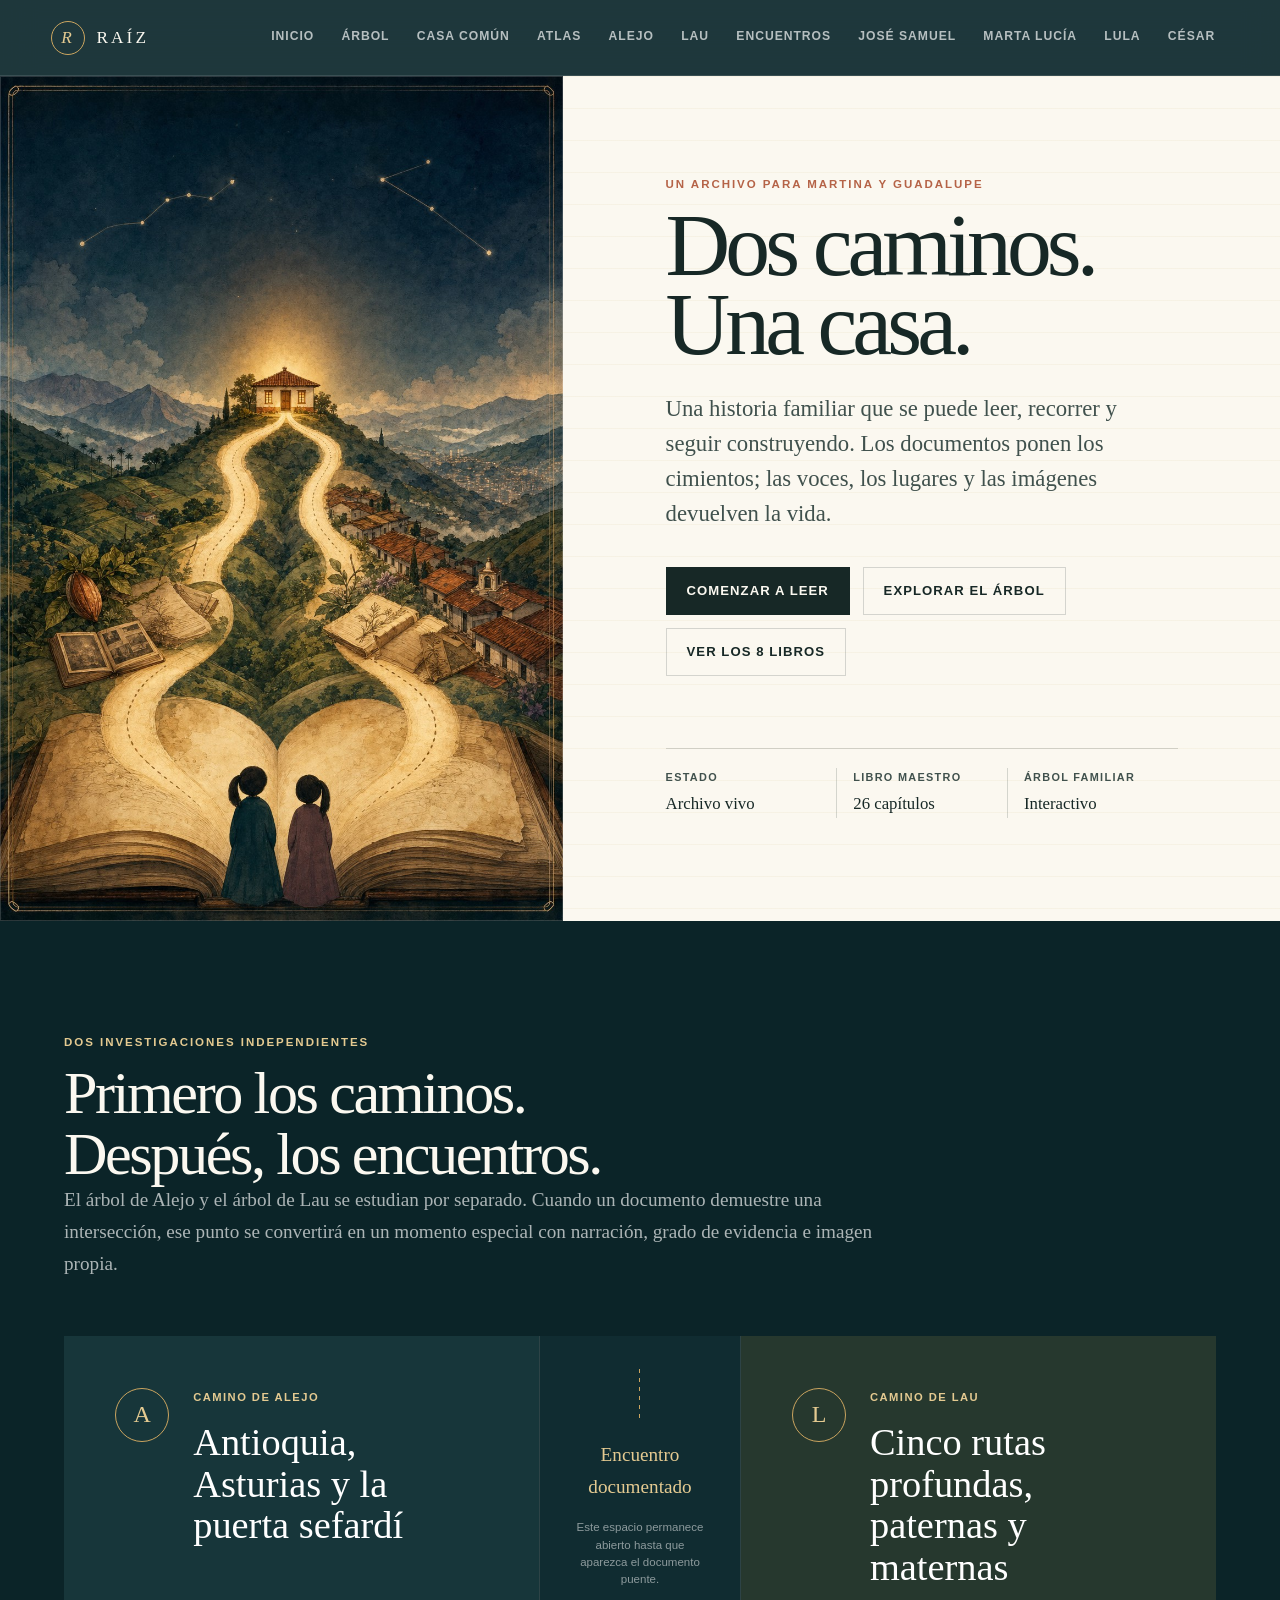
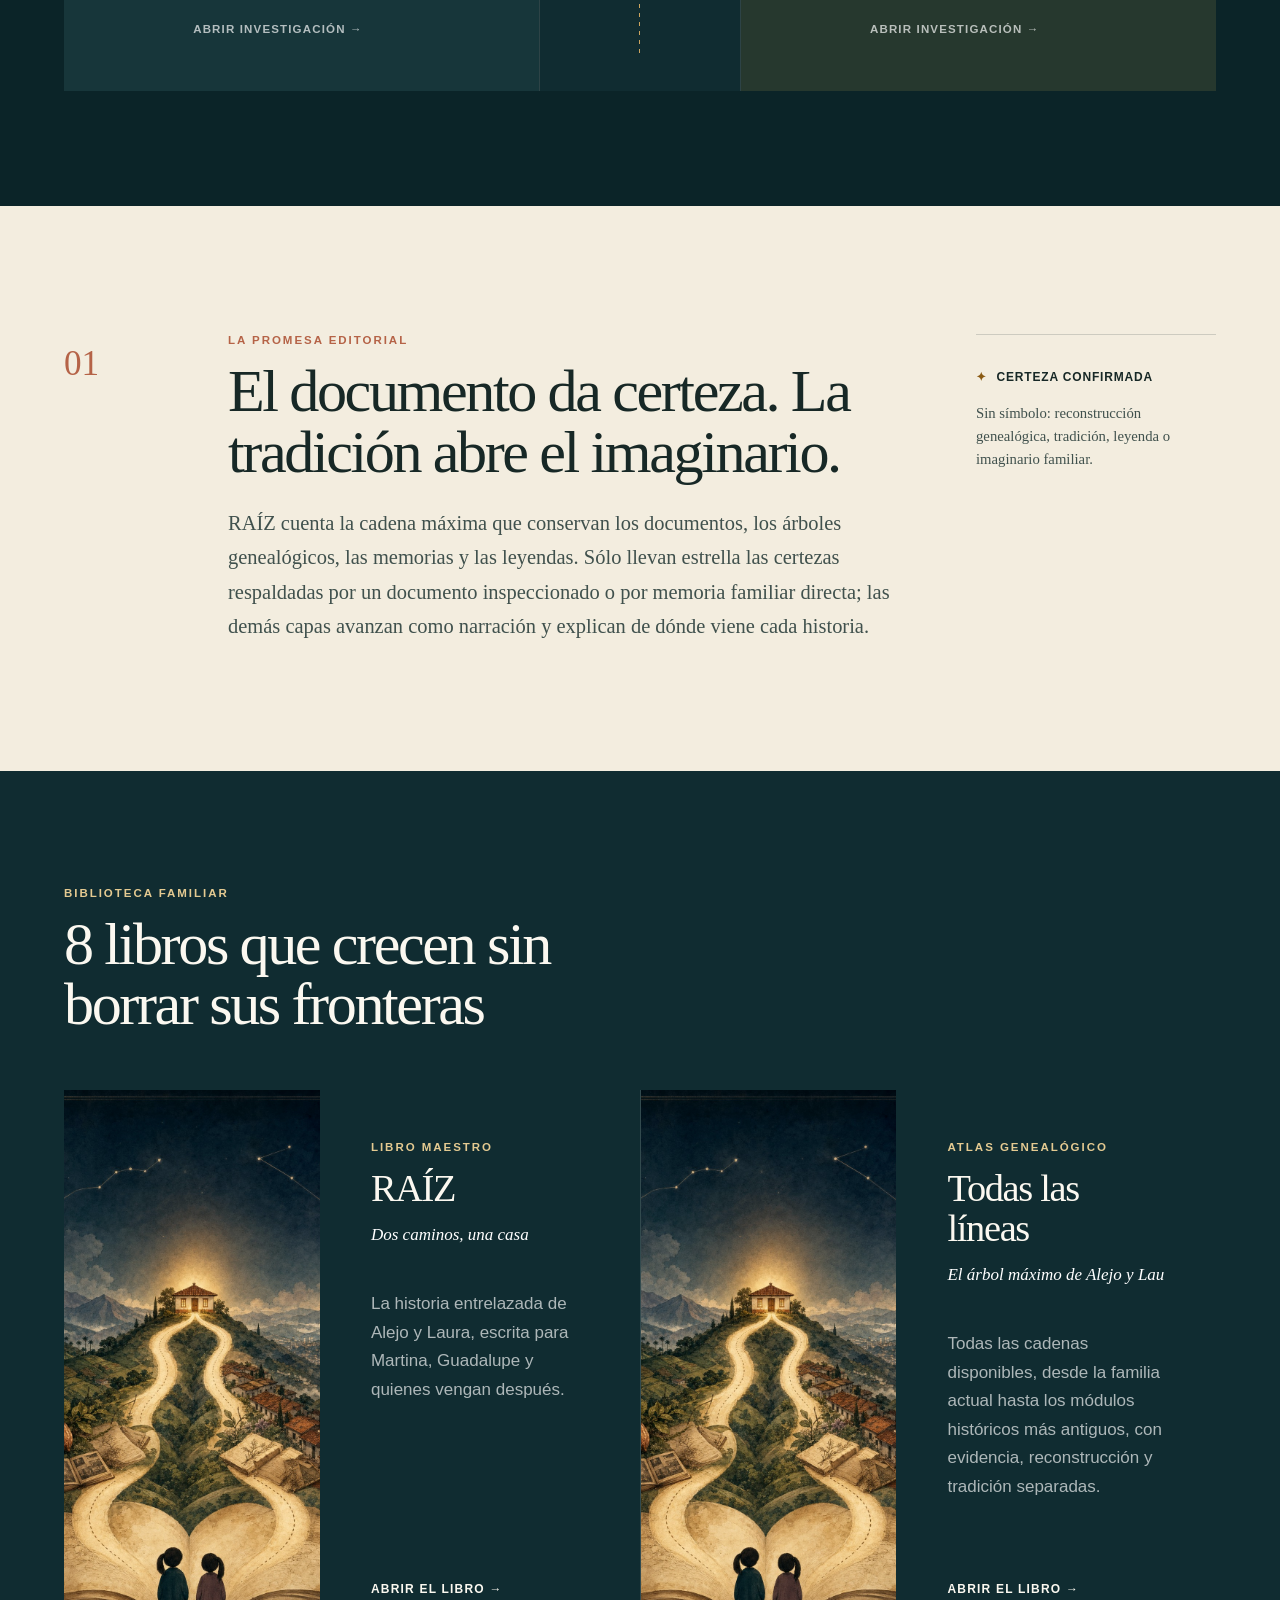
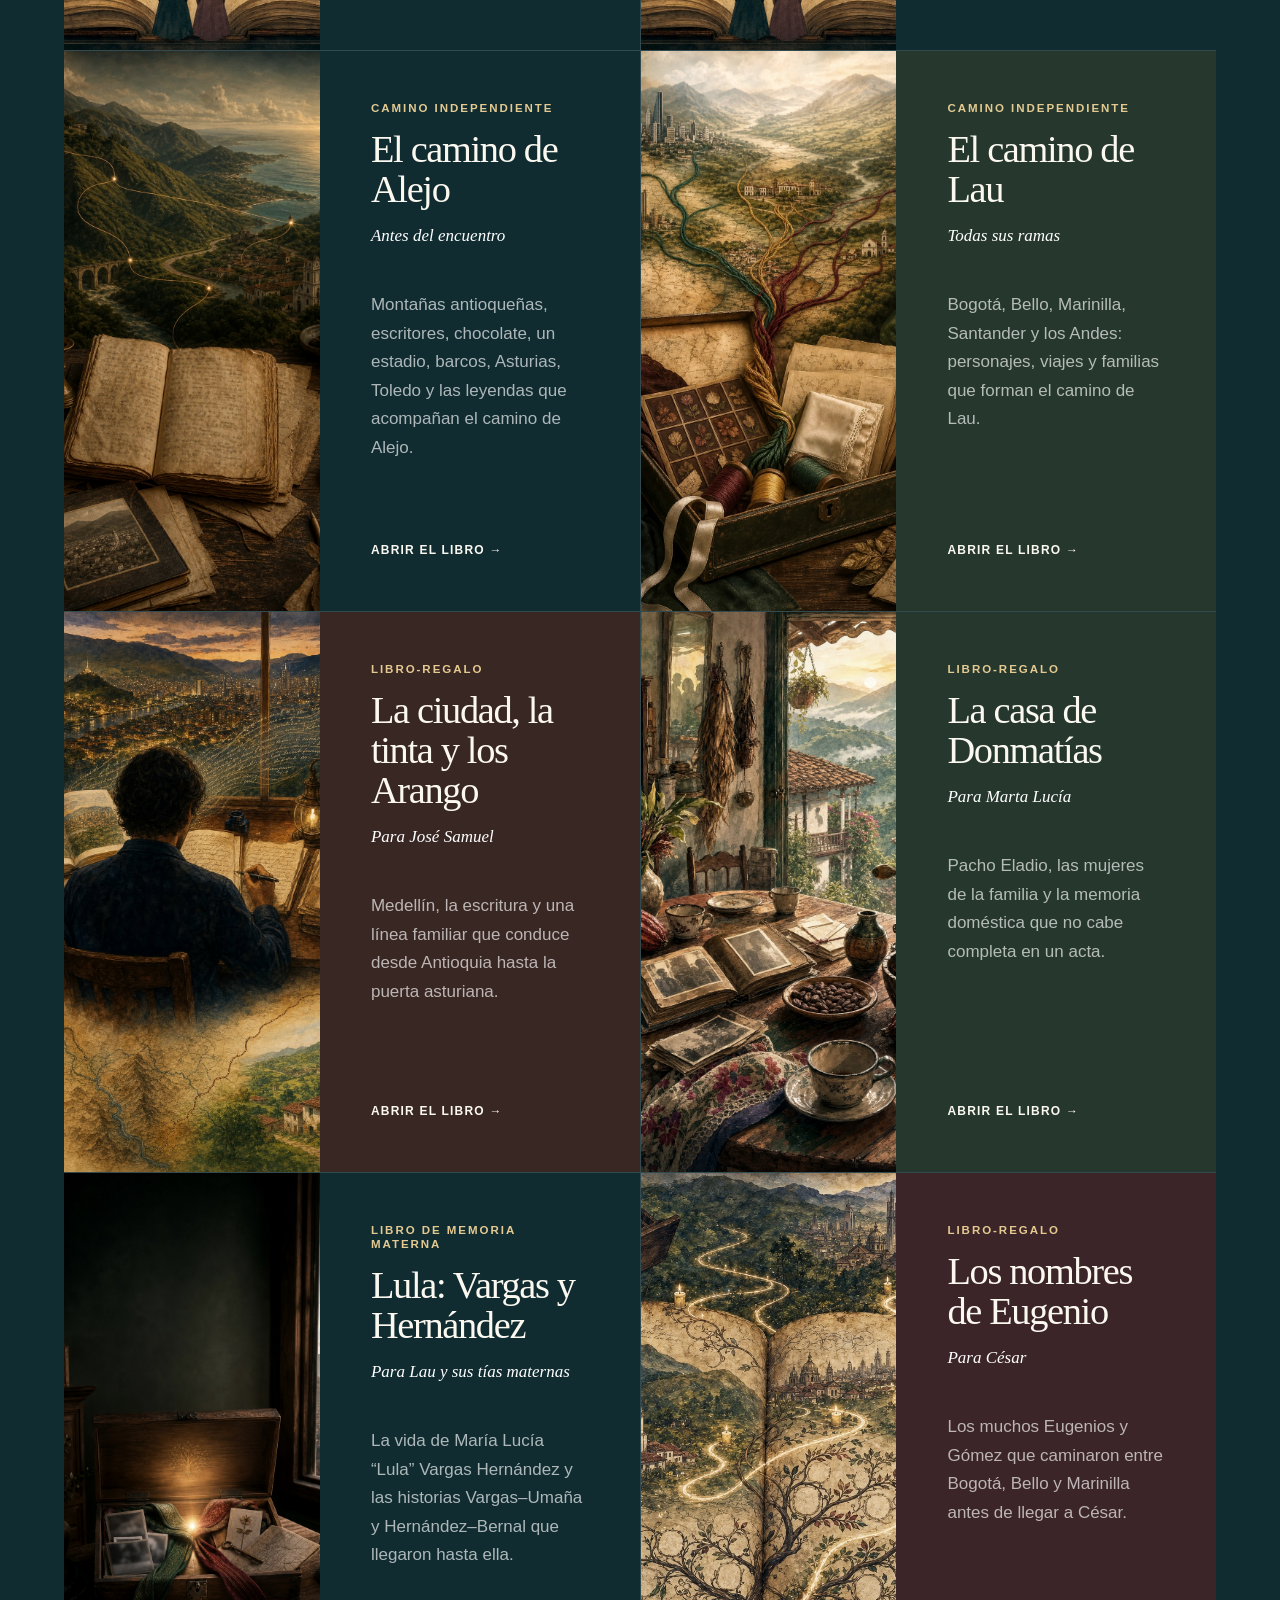
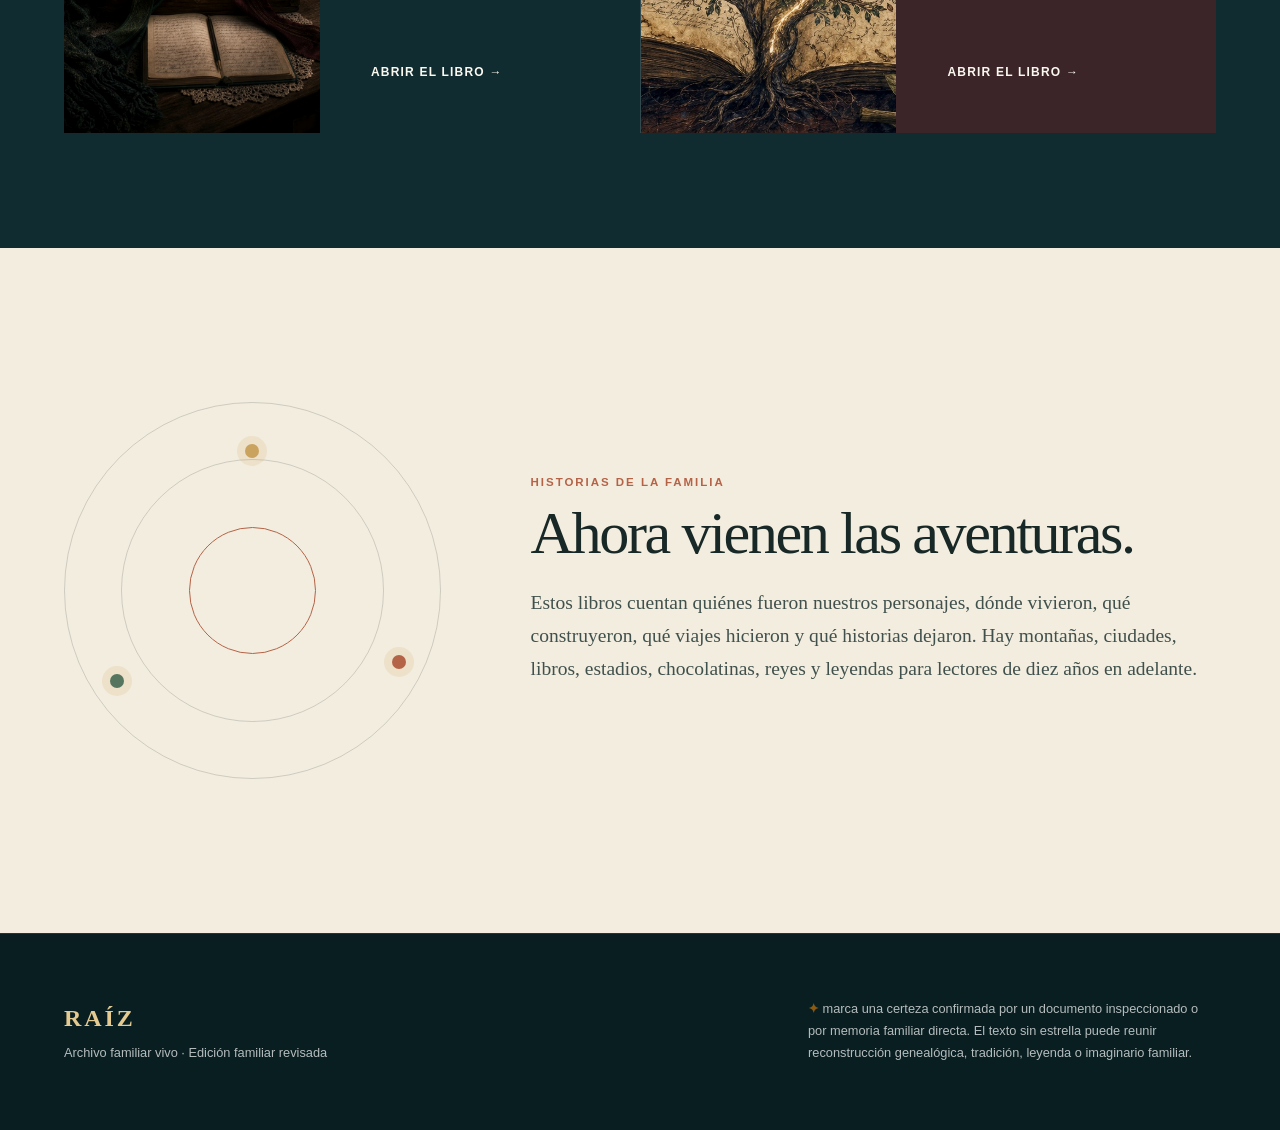
==== index.html @ 42e79e7e "Añade la familia sagrada al libro maestro" ====
<!doctype html>
<html lang="es">
<head>
  <meta charset="utf-8">
  <meta name="viewport" content="width=device-width, initial-scale=1">
  <meta name="description" content="RAÍZ, libros vivos de la familia de Alejo y Laura">
  <meta name="robots" content="noindex,nofollow,noarchive">
  <meta name="theme-color" content="#102c31">
  <link rel="icon" href="assets/favicon.svg" type="image/svg+xml">
  <title>Inicio · RAÍZ</title>
  <link rel="stylesheet" href="assets/styles.css">
  <script defer src="assets/app.js"></script>
</head>
<body>
  <a class="skip-link" href="#contenido">Saltar al contenido</a>
  <div class="reading-progress" aria-hidden="true"><span></span></div>
  <header class="site-header">
    <a class="wordmark" href="index.html" aria-label="RAÍZ, inicio"><span>R</span> RAÍZ</a>
    <button class="menu-toggle" type="button" aria-expanded="false" aria-controls="site-nav">Menú</button>
    <nav id="site-nav" aria-label="Navegación principal"><a href="index.html">Inicio</a><a href="arbol-familiar.html">Árbol</a><a href="libro-maestro.html">Casa común</a><a href="atlas.html">Atlas</a><a href="alejo.html">Alejo</a><a href="lau.html">Lau</a><a href="encuentros.html">Encuentros</a><a href="jose-samuel.html">José Samuel</a><a href="marta-lucia.html">Marta Lucía</a><a href="lula.html">Lula</a><a href="cesar.html">César</a></nav>
  </header>
  
<main id="contenido">
  <section class="home-hero">
    <div class="hero-image"><img src="assets/images/main-cover.jpg" alt="Dos caminos familiares nacen de un libro abierto y llegan a una casa entre montañas"></div>
    <div class="hero-copy">
      <span class="eyebrow">Un archivo para Martina y Guadalupe</span>
      <h1>Dos caminos.<br>Una casa.</h1>
      <p class="lede">Una historia familiar que se puede leer, recorrer y seguir construyendo. Los documentos ponen los cimientos; las voces, los lugares y las imágenes devuelven la vida.</p>
      <div class="hero-actions">
        <a class="button primary" href="libro-maestro.html">Comenzar a leer</a>
        <a class="button quiet" href="arbol-familiar.html">Explorar el árbol</a>
        <a class="button quiet" href="#biblioteca">Ver los 8 libros</a>
      </div>
      <dl class="status-strip">
        <div><dt>Estado</dt><dd>Archivo vivo</dd></div>
        <div><dt>Libro maestro</dt><dd>26 capítulos</dd></div>
        <div><dt>Árbol familiar</dt><dd>Interactivo</dd></div>
      </dl>
    </div>
  </section>

  <section class="separate-paths" aria-labelledby="paths-title">
    <div class="section-heading paths-heading">
      <span class="eyebrow">Dos investigaciones independientes</span>
      <h2 id="paths-title">Primero los caminos. Después, los encuentros.</h2>
      <p>El árbol de Alejo y el árbol de Lau se estudian por separado. Cuando un documento demuestre una intersección, ese punto se convertirá en un momento especial con narración, grado de evidencia e imagen propia.</p>
    </div>
    <div class="pathway-grid">
      <a class="pathway-card alejo-card" href="alejo.html"><span>A</span><div><small>Camino de Alejo</small><strong>Antioquia, Asturias y la puerta sefardí</strong><em>Abrir investigación →</em></div></a>
      <a class="future-meeting" href="encuentros.html"><i></i><strong>Encuentro documentado</strong><span>Este espacio permanece abierto hasta que aparezca el documento puente.</span><i></i></a>
      <a class="pathway-card lau-card" href="lau.html"><span>L</span><div><small>Camino de Lau</small><strong>Cinco rutas profundas, paternas y maternas</strong><em>Abrir investigación →</em></div></a>
    </div>
  </section>

  <section class="manifesto" aria-labelledby="manifesto-title">
    <p class="section-number">01</p>
    <div>
      <span class="eyebrow">La promesa editorial</span>
      <h2 id="manifesto-title">El documento da certeza. La tradición abre el imaginario.</h2>
      <p>RAÍZ cuenta la cadena máxima que conservan los documentos, los árboles genealógicos, las memorias y las leyendas. Sólo llevan estrella las certezas respaldadas por un documento inspeccionado o por memoria familiar directa; las demás capas avanzan como narración y explican de dónde viene cada historia.</p>
    </div>
    <aside class="evidence-key">
      <span><i class="certainty-mark" aria-hidden="true">✦</i> Certeza confirmada</span>
      <p>Sin símbolo: reconstrucción genealógica, tradición, leyenda o imaginario familiar.</p>
    </aside>
  </section>

  <section class="library" id="biblioteca" aria-labelledby="library-title">
    <div class="section-heading"><span class="eyebrow">Biblioteca familiar</span><h2 id="library-title">8 libros que crecen sin borrar sus fronteras</h2></div>
    <div class="book-grid"><a class="book-card accent-gold" href="libro-maestro.html">
      <div class="book-card-image"><img src="assets/images/main-cover.jpg" alt="" loading="lazy"></div>
      <div class="book-card-copy">
        <span class="eyebrow">Libro maestro</span>
        <h3>RAÍZ</h3>
        <p class="book-subtitle">Dos caminos, una casa</p>
        <p>La historia entrelazada de Alejo y Laura, escrita para Martina, Guadalupe y quienes vengan después.</p>
        <span class="text-link">Abrir el libro <span aria-hidden="true">→</span></span>
      </div>
    </a>
<a class="book-card accent-gold" href="atlas.html">
      <div class="book-card-image"><img src="assets/images/main-cover.jpg" alt="" loading="lazy"></div>
      <div class="book-card-copy">
        <span class="eyebrow">Atlas genealógico</span>
        <h3>Todas las líneas</h3>
        <p class="book-subtitle">El árbol máximo de Alejo y Lau</p>
        <p>Todas las cadenas disponibles, desde la familia actual hasta los módulos históricos más antiguos, con evidencia, reconstrucción y tradición separadas.</p>
        <span class="text-link">Abrir el libro <span aria-hidden="true">→</span></span>
      </div>
    </a>
<a class="book-card accent-gold" href="alejo.html">
      <div class="book-card-image"><img src="assets/images/alejo-path.jpg" alt="" loading="lazy"></div>
      <div class="book-card-copy">
        <span class="eyebrow">Camino independiente</span>
        <h3>El camino de Alejo</h3>
        <p class="book-subtitle">Antes del encuentro</p>
        <p>Montañas antioqueñas, escritores, chocolate, un estadio, barcos, Asturias, Toledo y las leyendas que acompañan el camino de Alejo.</p>
        <span class="text-link">Abrir el libro <span aria-hidden="true">→</span></span>
      </div>
    </a>
<a class="book-card accent-green" href="lau.html">
      <div class="book-card-image"><img src="assets/images/lau-path.jpg" alt="" loading="lazy"></div>
      <div class="book-card-copy">
        <span class="eyebrow">Camino independiente</span>
        <h3>El camino de Lau</h3>
        <p class="book-subtitle">Todas sus ramas</p>
        <p>Bogotá, Bello, Marinilla, Santander y los Andes: personajes, viajes y familias que forman el camino de Lau.</p>
        <span class="text-link">Abrir el libro <span aria-hidden="true">→</span></span>
      </div>
    </a>
<a class="book-card accent-terracotta" href="jose-samuel.html">
      <div class="book-card-image"><img src="assets/images/jose-samuel.jpg" alt="" loading="lazy"></div>
      <div class="book-card-copy">
        <span class="eyebrow">Libro-regalo</span>
        <h3>La ciudad, la tinta y los Arango</h3>
        <p class="book-subtitle">Para José Samuel</p>
        <p>Medellín, la escritura y una línea familiar que conduce desde Antioquia hasta la puerta asturiana.</p>
        <span class="text-link">Abrir el libro <span aria-hidden="true">→</span></span>
      </div>
    </a>
<a class="book-card accent-green" href="marta-lucia.html">
      <div class="book-card-image"><img src="assets/images/marta-lucia.jpg" alt="" loading="lazy"></div>
      <div class="book-card-copy">
        <span class="eyebrow">Libro-regalo</span>
        <h3>La casa de Donmatías</h3>
        <p class="book-subtitle">Para Marta Lucía</p>
        <p>Pacho Eladio, las mujeres de la familia y la memoria doméstica que no cabe completa en un acta.</p>
        <span class="text-link">Abrir el libro <span aria-hidden="true">→</span></span>
      </div>
    </a>
<a class="book-card accent-gold" href="lula.html">
      <div class="book-card-image"><img src="assets/images/lula-cover.jpg" alt="" loading="lazy"></div>
      <div class="book-card-copy">
        <span class="eyebrow">Libro de memoria materna</span>
        <h3>Lula: Vargas y Hernández</h3>
        <p class="book-subtitle">Para Lau y sus tías maternas</p>
        <p>La vida de María Lucía “Lula” Vargas Hernández y las historias Vargas–Umaña y Hernández–Bernal que llegaron hasta ella.</p>
        <span class="text-link">Abrir el libro <span aria-hidden="true">→</span></span>
      </div>
    </a>
<a class="book-card accent-oxblood" href="cesar.html">
      <div class="book-card-image"><img src="assets/images/cesar.jpg" alt="" loading="lazy"></div>
      <div class="book-card-copy">
        <span class="eyebrow">Libro-regalo</span>
        <h3>Los nombres de Eugenio</h3>
        <p class="book-subtitle">Para César</p>
        <p>Los muchos Eugenios y Gómez que caminaron entre Bogotá, Bello y Marinilla antes de llegar a César.</p>
        <span class="text-link">Abrir el libro <span aria-hidden="true">→</span></span>
      </div>
    </a></div>
  </section>

  <section class="research-live">
    <div class="research-art" aria-hidden="true"><span></span><span></span><span></span></div>
    <div>
      <span class="eyebrow">Historias de la familia</span>
      <h2>Ahora vienen las aventuras.</h2>
      <p>Estos libros cuentan quiénes fueron nuestros personajes, dónde vivieron, qué construyeron, qué viajes hicieron y qué historias dejaron. Hay montañas, ciudades, libros, estadios, chocolatinas, reyes y leyendas para lectores de diez años en adelante.</p>
    </div>
  </section>
</main>
  <footer class="site-footer">
    <div><strong>RAÍZ</strong><br><span>Archivo familiar vivo · Edición familiar revisada</span></div>
    <p><span class="certainty-mark" aria-hidden="true">✦</span> marca una certeza confirmada por un documento inspeccionado o por memoria familiar directa. El texto sin estrella puede reunir reconstrucción genealógica, tradición, leyenda o imaginario familiar.</p>
  </footer>
</body>
</html>
---- assets/styles.css ----
@charset "UTF-8";

:root {
  --ink: #172826;
  --ink-soft: #40514d;
  --paper: #f3eddf;
  --paper-deep: #e6dbc5;
  --cream: #fbf8f0;
  --night: #102c31;
  --night-soft: #24484a;
  --gold: #caa45f;
  --gold-light: #e4ca91;
  --terracotta: #b56347;
  --green: #55755e;
  --oxblood: #813f42;
  --line: rgba(23, 40, 38, .17);
  --shadow: 0 28px 70px rgba(20, 31, 28, .16);
  --serif: Georgia, "Times New Roman", serif;
  --sans: "Trebuchet MS", "Segoe UI", Arial, sans-serif;
  --max: 1440px;
}

* { box-sizing: border-box; }
html { scroll-behavior: smooth; overflow-x: clip; }
body {
  margin: 0;
  overflow-x: hidden;
  background: var(--paper);
  color: var(--ink);
  font-family: var(--sans);
  font-size: 17px;
  line-height: 1.68;
  text-rendering: optimizeLegibility;
}
img { display: block; width: 100%; }
a { color: inherit; }
button, a { -webkit-tap-highlight-color: transparent; }
button { font: inherit; }
::selection { color: var(--ink); background: var(--gold-light); }

.skip-link {
  position: fixed;
  z-index: 100;
  top: 12px;
  left: 12px;
  padding: .7rem 1rem;
  background: var(--cream);
  transform: translateY(-180%);
  transition: transform .2s ease;
}
.skip-link:focus { transform: translateY(0); }

.reading-progress {
  position: fixed;
  top: 0;
  left: 0;
  right: 1px;
  z-index: 90;
  height: 3px;
  pointer-events: none;
}
.reading-progress span {
  display: block;
  height: 100%;
  width: 0;
  background: var(--gold);
}

.site-header {
  position: sticky;
  top: 0;
  z-index: 50;
  display: flex;
  align-items: center;
  justify-content: space-between;
  gap: 2rem;
  min-height: 76px;
  padding: 0 clamp(1.25rem, 4vw, 4rem);
  color: var(--cream);
  background: rgba(16, 44, 49, .94);
  border-bottom: 1px solid rgba(255,255,255,.12);
  backdrop-filter: blur(16px);
}
.wordmark {
  display: inline-flex;
  align-items: center;
  gap: .7rem;
  color: inherit;
  font-family: var(--serif);
  font-size: 1.08rem;
  letter-spacing: .18em;
  text-decoration: none;
}
.wordmark span {
  display: grid;
  width: 34px;
  height: 34px;
  place-items: center;
  border: 1px solid var(--gold);
  border-radius: 50%;
  color: var(--gold-light);
  font-style: italic;
}
.site-header nav { display: flex; align-items: stretch; align-self: stretch; }
.site-header nav a {
  display: grid;
  place-items: center;
  padding: 0 .85rem;
  color: rgba(255,255,255,.68);
  font-size: .76rem;
  font-weight: 700;
  letter-spacing: .08em;
  text-decoration: none;
  text-transform: uppercase;
  border-bottom: 2px solid transparent;
  transition: color .2s ease, border-color .2s ease;
}
.site-header nav a:hover,
.site-header nav a:focus-visible,
.site-header nav a.active { color: white; border-bottom-color: var(--gold); }
.menu-toggle { display: none; }

.eyebrow {
  display: block;
  margin-bottom: .85rem;
  color: var(--terracotta);
  font-size: .72rem;
  font-weight: 800;
  letter-spacing: .17em;
  line-height: 1.2;
  text-transform: uppercase;
}
.lede {
  max-width: 44rem;
  color: var(--ink-soft);
  font-family: var(--serif);
  font-size: clamp(1.1rem, 2vw, 1.42rem);
  line-height: 1.55;
}
.button {
  display: inline-flex;
  min-height: 48px;
  align-items: center;
  justify-content: center;
  padding: .75rem 1.25rem;
  border: 1px solid var(--ink);
  color: var(--ink);
  font-size: .82rem;
  font-weight: 800;
  letter-spacing: .08em;
  text-decoration: none;
  text-transform: uppercase;
  transition: transform .2s ease, background .2s ease, color .2s ease;
}
.button:hover { transform: translateY(-2px); }
.button.primary { background: var(--ink); color: var(--cream); }
.button.quiet { border-color: var(--line); }
.button:focus-visible,
.text-link:focus-visible,
.back-link:focus-visible { outline: 3px solid var(--gold); outline-offset: 4px; }

/* HOME — primary surface: Explore; secondary: Learn. */
.home-hero {
  display: grid;
  min-height: calc(100svh - 76px);
  grid-template-columns: minmax(340px, .88fr) minmax(420px, 1.12fr);
  background: var(--cream);
}
.hero-image { position: relative; min-height: 680px; overflow: hidden; background: var(--night); }
.hero-image::after {
  content: "";
  position: absolute;
  inset: 0;
  border: 1px solid rgba(255,255,255,.16);
  pointer-events: none;
}
.hero-image img { height: 100%; object-fit: cover; object-position: center; }
.hero-copy {
  display: flex;
  min-width: 0;
  flex-direction: column;
  justify-content: center;
  padding: clamp(3rem, 8vw, 8.5rem);
  background:
    linear-gradient(rgba(196,164,95,.08) 1px, transparent 1px),
    var(--cream);
  background-size: 100% 32px;
}
.hero-copy h1 {
  max-width: 750px;
  margin: 0 0 1.7rem;
  font-family: var(--serif);
  font-size: clamp(3.7rem, 7vw, 8.8rem);
  font-weight: 400;
  letter-spacing: -.055em;
  line-height: .88;
  text-wrap: balance;
}
.hero-copy .lede { max-width: 38rem; margin: 0 0 2.2rem; }
.hero-actions { display: flex; flex-wrap: wrap; gap: .8rem; }
.status-strip {
  display: grid;
  max-width: 650px;
  grid-template-columns: repeat(3, 1fr);
  margin: 4.5rem 0 0;
  padding: 1.2rem 0 0;
  border-top: 1px solid var(--line);
}
.status-strip div + div { padding-left: 1rem; border-left: 1px solid var(--line); }
.status-strip dt { color: var(--ink-soft); font-size: .68rem; font-weight: 800; letter-spacing: .12em; text-transform: uppercase; }
.status-strip dd { margin: .25rem 0 0; font-family: var(--serif); font-size: 1.05rem; }

.separate-paths {
  padding: clamp(5rem, 9vw, 9rem) clamp(1.25rem, 5vw, 5rem);
  color: var(--cream);
  background: #0b2428;
}
.paths-heading { margin-bottom: 3rem; }
.paths-heading .eyebrow { color: var(--gold-light); }
.paths-heading h2 { max-width: 980px; margin: 0 0 1.5rem; font-family: var(--serif); font-size: clamp(2.5rem, 4.7vw, 5.4rem); font-weight: 400; letter-spacing: -.04em; line-height: 1; }
.paths-heading p { max-width: 820px; margin: 0; color: rgba(255,255,255,.66); font-family: var(--serif); font-size: 1.2rem; }
.pathway-grid { display: grid; max-width: var(--max); grid-template-columns: minmax(0, 1fr) minmax(180px, .42fr) minmax(0, 1fr); gap: 1px; margin: 0 auto; background: rgba(255,255,255,.14); }
.pathway-card { display: grid; min-height: 320px; grid-template-columns: auto 1fr; gap: 1.5rem; padding: clamp(2rem, 4vw, 4rem); color: white; text-decoration: none; background: #17363a; transition: background .2s ease; }
.pathway-card:hover { background: #21464a; }
.pathway-card > span { display: grid; width: 54px; height: 54px; place-items: center; border: 1px solid var(--gold); border-radius: 50%; color: var(--gold-light); font-family: var(--serif); font-size: 1.5rem; }
.pathway-card div { display: flex; flex-direction: column; }
.pathway-card small { color: var(--gold-light); font-size: .7rem; font-weight: 800; letter-spacing: .13em; text-transform: uppercase; }
.pathway-card strong { max-width: 430px; margin-top: 1rem; font-family: var(--serif); font-size: clamp(1.8rem, 3vw, 3rem); font-weight: 400; line-height: 1.08; }
.pathway-card em { margin-top: auto; padding-top: 2rem; color: rgba(255,255,255,.68); font-size: .72rem; font-style: normal; font-weight: 800; letter-spacing: .1em; text-transform: uppercase; }
.lau-card { background: #26382e; }
.lau-card:hover { background: #314a3b; }
.future-meeting { display: flex; min-height: 320px; flex-direction: column; align-items: center; justify-content: center; gap: 1rem; padding: 2rem; color: inherit; text-align: center; text-decoration: none; background: #102c31; transition: background .25s ease; }
.future-meeting:hover { background: #14363b; }
.future-meeting i { display: block; width: 1px; height: 54px; background: repeating-linear-gradient(to bottom, var(--gold) 0 4px, transparent 4px 9px); }
.future-meeting strong { color: var(--gold-light); font-family: var(--serif); font-size: 1.2rem; font-weight: 400; }
.future-meeting span { max-width: 190px; color: rgba(255,255,255,.52); font-size: .72rem; line-height: 1.5; }

.manifesto {
  display: grid;
  max-width: var(--max);
  grid-template-columns: 100px minmax(0, 1fr) minmax(240px, .35fr);
  gap: clamp(2rem, 5vw, 6rem);
  margin: 0 auto;
  padding: clamp(6rem, 10vw, 11rem) clamp(1.25rem, 5vw, 5rem);
  align-items: start;
}
.section-number { margin: 0; color: var(--terracotta); font-family: var(--serif); font-size: 2.2rem; }
.manifesto h2,
.section-heading h2,
.research-live h2 {
  max-width: 850px;
  margin: 0 0 1.5rem;
  font-family: var(--serif);
  font-size: clamp(2.5rem, 4.7vw, 5.4rem);
  font-weight: 400;
  letter-spacing: -.04em;
  line-height: 1;
  text-wrap: balance;
}
.manifesto > div > p {
  max-width: 760px;
  margin: 0;
  color: var(--ink-soft);
  font-family: var(--serif);
  font-size: 1.28rem;
}
.evidence-key { display: grid; gap: .7rem; padding-top: 2rem; border-top: 1px solid var(--line); }
.evidence-key span { display: flex; align-items: center; gap: .6rem; font-size: .75rem; font-weight: 800; letter-spacing: .07em; text-transform: uppercase; }
.evidence-key p { margin: .25rem 0 0; color: var(--ink-soft); font-family: var(--serif); font-size: .92rem; line-height: 1.55; }
.certainty-mark { color: #8a5a12; font-family: var(--serif); font-style: normal; font-weight: 800; }
.dot { display: inline-block; width: 9px; height: 9px; border-radius: 50%; }
.dot.documentary { background: #2f6b55; }
.dot.reconstructed { background: #bd714e; }
.dot.symbolic { background: #bd9e53; }
.dot.conditional { background: transparent; border: 1px dashed var(--ink-soft); }

.library { padding: clamp(5rem, 9vw, 9rem) clamp(1.25rem, 5vw, 5rem); color: var(--cream); background: var(--night); }
.section-heading { max-width: var(--max); margin: 0 auto 3.5rem; }
.section-heading .eyebrow { color: var(--gold-light); }
.section-heading h2 { margin-bottom: 0; }
.book-grid { display: grid; max-width: var(--max); grid-template-columns: repeat(2, minmax(0, 1fr)); gap: 1px; margin: 0 auto; background: rgba(255,255,255,.14); }
.book-card {
  display: grid;
  min-height: 560px;
  grid-template-columns: minmax(200px, .8fr) minmax(260px, 1fr);
  overflow: hidden;
  color: var(--cream);
  background: var(--night);
  text-decoration: none;
}
.book-card-image { min-height: 100%; overflow: hidden; background: #0b1f22; }
.book-card-image img { height: 100%; object-fit: cover; filter: saturate(.86) contrast(1.03); transition: transform .8s cubic-bezier(.2,.7,.2,1), filter .4s ease; }
.book-card-copy { display: flex; flex-direction: column; justify-content: center; padding: clamp(2rem, 4vw, 4.3rem); }
.book-card .eyebrow { color: var(--gold-light); }
.book-card h3 { margin: 0; font-family: var(--serif); font-size: clamp(2rem, 3vw, 3.5rem); font-weight: 400; letter-spacing: -.035em; line-height: 1.04; }
.book-card p { color: rgba(255,255,255,.66); }
.book-card .book-subtitle { margin: .75rem 0 1.5rem; color: white; font-family: var(--serif); font-style: italic; }
.text-link { margin-top: auto; padding-top: 1.5rem; font-size: .75rem; font-weight: 800; letter-spacing: .1em; text-transform: uppercase; }
.book-card:hover .book-card-image img { transform: scale(1.035); filter: saturate(1) contrast(1.04); }
.book-card:hover .text-link span { display: inline-block; transform: translateX(4px); }
.book-card.accent-terracotta { background: #392724; }
.book-card.accent-green { background: #26382e; }
.book-card.accent-oxblood { background: #3b2528; }

.research-live {
  display: grid;
  max-width: var(--max);
  grid-template-columns: minmax(240px, .55fr) minmax(0, 1fr);
  gap: clamp(3rem, 7vw, 8rem);
  margin: 0 auto;
  padding: clamp(7rem, 12vw, 13rem) clamp(1.25rem, 5vw, 5rem);
  align-items: center;
}
.research-live h2 { max-width: 780px; }
.research-live p { max-width: 690px; color: var(--ink-soft); font-family: var(--serif); font-size: 1.22rem; }
.research-art { position: relative; aspect-ratio: 1; border: 1px solid var(--line); border-radius: 50%; }
.research-art::before,
.research-art::after { content: ""; position: absolute; inset: 15%; border: 1px solid var(--line); border-radius: 50%; }
.research-art::after { inset: 33%; border-color: var(--terracotta); }
.research-art span { position: absolute; width: 14px; height: 14px; border-radius: 50%; background: var(--gold); box-shadow: 0 0 0 8px rgba(202,164,95,.16); }
.research-art span:nth-child(1) { top: 11%; left: 48%; }
.research-art span:nth-child(2) { right: 9%; bottom: 29%; background: var(--terracotta); }
.research-art span:nth-child(3) { left: 12%; bottom: 24%; background: var(--green); }

/* BOOK READER */
.book-page { --book-accent: var(--gold); }
.book-page.accent-terracotta { --book-accent: var(--terracotta); }
.book-page.accent-green { --book-accent: var(--green); }
.book-page.accent-oxblood { --book-accent: var(--oxblood); }
.book-hero {
  display: grid;
  min-height: 720px;
  grid-template-columns: minmax(330px, .72fr) minmax(450px, 1.28fr);
  color: var(--cream);
  background: var(--night);
}
.book-hero.no-image {
  grid-template-columns: minmax(0, 1fr);
  min-height: 620px;
  background:
    radial-gradient(circle at 75% 25%, rgba(212,166,69,.17), transparent 28%),
    linear-gradient(135deg, #0b272b 0%, #102c31 58%, #17383b 100%);
}
.book-hero.no-image .book-hero-copy { width: min(100%, 1180px); margin: 0 auto; }
.book-hero-image { overflow: hidden; }
.book-hero-image img { height: 100%; object-fit: cover; }
.book-hero-copy { display: flex; flex-direction: column; justify-content: center; padding: clamp(3rem, 9vw, 10rem); }
.book-hero-copy .eyebrow { color: var(--gold-light); }
.book-hero h1 { max-width: 880px; margin: 0; font-family: var(--serif); font-size: clamp(3.4rem, 7vw, 8.4rem); font-weight: 400; letter-spacing: -.055em; line-height: .92; text-wrap: balance; }
.book-hero .book-subtitle { margin: 1rem 0 2rem; color: var(--gold-light); font-family: var(--serif); font-size: 1.45rem; font-style: italic; }
.book-hero .lede { color: rgba(255,255,255,.72); }
.back-link { align-self: flex-start; margin-bottom: 4rem; color: rgba(255,255,255,.67); font-size: .75rem; font-weight: 800; letter-spacing: .1em; text-decoration: none; text-transform: uppercase; }
.classification { display: flex; flex-wrap: wrap; gap: .7rem; margin-top: 2.2rem; }
.classification span { padding: .45rem .75rem; border: 1px solid rgba(255,255,255,.2); color: rgba(255,255,255,.7); font-size: .65rem; font-weight: 800; letter-spacing: .1em; text-transform: uppercase; }
.narrative-key { display: grid; max-width: 760px; grid-template-columns: auto 1fr; gap: .8rem; margin-top: 1.4rem; padding: 1rem 1.15rem; border: 1px solid rgba(255,255,255,.18); background: rgba(9,30,33,.45); }
.narrative-key .certainty-mark { color: var(--gold-light); font-size: 1.35rem; line-height: 1; }
.narrative-key p { margin: 0; color: rgba(255,255,255,.72); font-family: var(--serif); font-size: .88rem; line-height: 1.5; }
.narrative-key strong { color: white; }
.book-boundary {
  display: grid;
  max-width: 760px;
  grid-template-columns: repeat(2, minmax(0, 1fr));
  gap: 1px;
  margin: 2.4rem 0 0;
  background: rgba(255,255,255,.18);
}
.book-boundary div { padding: 1rem 1.15rem; background: rgba(9,30,33,.7); }
.book-boundary dt { color: var(--gold-light); font-size: .62rem; font-weight: 800; letter-spacing: .11em; text-transform: uppercase; }
.book-boundary dd { margin: .35rem 0 0; color: rgba(255,255,255,.76); font-family: var(--serif); font-size: .92rem; line-height: 1.48; }
.reader-layout { display: grid; max-width: 1320px; grid-template-columns: 260px minmax(0, 760px); gap: clamp(3rem, 8vw, 9rem); margin: 0 auto; padding: clamp(5rem, 9vw, 10rem) clamp(1.25rem, 5vw, 5rem); justify-content: center; align-items: start; }
.chapter-nav { position: sticky; top: 110px; display: grid; gap: .35rem; padding-top: .5rem; }
.chapter-nav > p { margin: 0 0 1rem; color: var(--ink-soft); font-size: .67rem; font-weight: 800; letter-spacing: .14em; text-transform: uppercase; }
.chapter-nav a { display: grid; grid-template-columns: 34px 1fr; gap: .5rem; padding: .65rem 0; color: var(--ink-soft); font-family: var(--serif); font-size: .95rem; line-height: 1.3; text-decoration: none; border-bottom: 1px solid var(--line); }
.chapter-nav a span { color: var(--book-accent); font-family: var(--sans); font-size: .68rem; font-weight: 800; }
.chapter-nav a:hover { color: var(--ink); }
.chapters { min-width: 0; }
.chapter { scroll-margin-top: 6rem; }
.chapter + .chapter { margin-top: 8rem; padding-top: 8rem; border-top: 1px solid var(--line); }
.chapter-kicker { display: flex; justify-content: space-between; gap: 1rem; margin-bottom: 2.5rem; color: var(--ink-soft); font-size: .65rem; font-weight: 800; letter-spacing: .11em; text-transform: uppercase; }
.prose { font-family: var(--serif); font-size: 1.15rem; line-height: 1.83; }
.prose > h1:first-of-type { margin-top: 0; color: var(--ink); font-size: clamp(2.7rem, 5vw, 5.4rem); font-weight: 400; letter-spacing: -.045em; line-height: .98; text-wrap: balance; }
.prose h2 { margin: 4.5rem 0 1.2rem; padding-top: 1.5rem; color: var(--ink); font-size: 1.85rem; font-weight: 400; border-top: 1px solid var(--line); }
.prose h3 { margin-top: 2.8rem; font-size: 1.35rem; }
.prose p { margin: 0 0 1.45rem; }
.prose blockquote { margin: 2.4rem 0; padding: 1.8rem 0 1.8rem 2rem; color: var(--ink); font-size: 1.4rem; line-height: 1.55; border-left: 3px solid var(--book-accent); }
.prose ul, .prose ol { margin: 1.5rem 0 2rem; padding-left: 1.4rem; }
.prose li { margin-bottom: .65rem; }
.prose code { padding: .14rem .35rem; overflow-wrap: anywhere; word-break: break-word; font-family: Consolas, monospace; font-size: .78em; background: rgba(23,40,38,.07); }
.prose pre { overflow-x: auto; margin: 2rem 0; padding: 1.4rem; color: #eff4ec; background: var(--night); }
.prose pre code { display: block; padding: 0; overflow-wrap: anywhere; white-space: pre-wrap; color: inherit; background: transparent; }
.prose hr { margin: 4rem 0; border: 0; border-top: 1px solid var(--line); }
.narrative-image { margin: 3rem 0; }
.narrative-image img { width: 100%; border: 1px solid var(--line); box-shadow: var(--shadow); }
.narrative-image figcaption { margin-top: .75rem; color: var(--ink-soft); font-family: var(--sans); font-size: .75rem; line-height: 1.5; }
.table-scroll { overflow-x: auto; margin: 2rem 0; }
table { width: 100%; border-collapse: collapse; font-family: var(--sans); font-size: .88rem; }
td { padding: .8rem; border: 1px solid var(--line); vertical-align: top; }
.muted { color: var(--ink-soft); }
.empty-state { padding: 4rem; border: 1px solid var(--line); text-align: center; }

.site-footer {
  display: grid;
  grid-template-columns: 1fr minmax(300px, .6fr);
  gap: 4rem;
  padding: 4rem clamp(1.25rem, 5vw, 5rem);
  color: rgba(255,255,255,.7);
  background: #091e21;
  border-top: 1px solid rgba(255,255,255,.1);
}
.site-footer strong { color: var(--gold-light); font-family: var(--serif); font-size: 1.5rem; letter-spacing: .12em; }
.site-footer span, .site-footer p { font-size: .8rem; }
.site-footer p { max-width: 500px; margin: 0; }

@media (max-width: 1100px) {
  .site-header nav a { padding: 0 .55rem; font-size: .68rem; }
  .home-hero { grid-template-columns: .9fr 1.1fr; }
  .hero-copy { padding: clamp(3rem, 5vw, 5rem); }
  .pathway-grid { grid-template-columns: 1fr; }
  .future-meeting { min-height: 210px; }
  .book-card { grid-template-columns: 1fr; }
  .book-card-image { min-height: 430px; }
  .book-hero { grid-template-columns: .8fr 1.2fr; }
  .book-hero-copy { padding: 5rem; }
}

@media (max-width: 820px) {
  body { font-size: 16px; }
  .site-header { min-height: 66px; }
  .menu-toggle { display: inline-flex; min-width: 48px; min-height: 44px; align-items: center; justify-content: center; padding: .4rem .7rem; color: white; background: transparent; border: 1px solid rgba(255,255,255,.25); }
  .site-header nav { position: absolute; top: 66px; right: 0; left: 0; display: none; flex-direction: column; align-self: auto; padding: .7rem 1.25rem 1rem; background: var(--night); border-bottom: 1px solid rgba(255,255,255,.14); }
  .site-header nav.open { display: flex; }
  .site-header nav a { min-height: 48px; justify-content: start; border-bottom: 1px solid rgba(255,255,255,.1); }
  .home-hero, .book-hero { grid-template-columns: 1fr; }
  .hero-image, .book-hero-image { min-height: 58svh; max-height: 760px; }
  .hero-copy, .book-hero-copy { padding: 4.5rem clamp(1.25rem, 7vw, 4rem); }
  .hero-copy h1 { font-size: clamp(3.6rem, 15vw, 6.5rem); }
  .status-strip { margin-top: 3rem; }
  .manifesto { grid-template-columns: 1fr; }
  .section-number { display: none; }
  .evidence-key { grid-template-columns: repeat(2, 1fr); }
  .book-grid { grid-template-columns: 1fr; }
  .book-card { min-height: 0; grid-template-columns: .75fr 1fr; }
  .book-card-image { min-height: 480px; }
  .research-live { grid-template-columns: 1fr; }
  .research-art { width: min(400px, 80vw); margin: auto; }
  .book-hero h1 { font-size: clamp(3.4rem, 14vw, 7rem); }
  .reader-layout { grid-template-columns: 1fr; }
  .chapter-nav { position: static; grid-template-columns: repeat(2, minmax(0,1fr)); margin-bottom: 2rem; }
  .chapter-nav > p { grid-column: 1 / -1; }
  .site-footer { grid-template-columns: 1fr; gap: 1.5rem; }
}

@media (max-width: 560px) {
  .home-hero { min-height: 0; }
  .hero-image, .book-hero-image { min-height: 68svh; }
  .hero-copy h1 { font-size: clamp(3.25rem, 18vw, 5.2rem); }
  .hero-actions { flex-direction: column; }
  .button { width: 100%; }
  .status-strip { grid-template-columns: 1fr; gap: .9rem; }
  .status-strip div + div { padding: .8rem 0 0; border-top: 1px solid var(--line); border-left: 0; }
  .manifesto h2, .section-heading h2, .research-live h2 { font-size: clamp(2.45rem, 12vw, 4rem); }
  .evidence-key { grid-template-columns: 1fr; }
  .book-card { grid-template-columns: 1fr; }
  .book-card-image { min-height: 72svh; }
  .book-card-copy { min-height: 420px; }
  .book-hero-copy { padding-top: 3.5rem; }
  .book-boundary { grid-template-columns: 1fr; }
  .back-link { margin-bottom: 3rem; }
  .book-hero h1 { font-size: clamp(3.15rem, 16vw, 5rem); }
  .chapter-nav { grid-template-columns: 1fr; }
  .chapter-kicker { flex-direction: column; }
  .prose { font-size: 1.06rem; }
  .prose > h1:first-of-type { font-size: clamp(2.5rem, 13vw, 4rem); }
  .prose blockquote { margin-left: 0; padding-left: 1.2rem; font-size: 1.25rem; }
}

@media (prefers-reduced-motion: reduce) {
  *, *::before, *::after { scroll-behavior: auto !important; transition: none !important; animation: none !important; }
}

@media print {
  .site-header, .reading-progress, .chapter-nav, .site-footer, .back-link { display: none !important; }
  body { color: #000; background: #fff; font-size: 12pt; }
  .book-hero { min-height: 0; grid-template-columns: 35% 65%; color: #000; background: #fff; page-break-after: always; }
  .book-hero-copy { padding: 2cm; }
  .book-hero .lede, .book-hero .book-subtitle { color: #333; }
  .book-boundary { display: block; background: transparent; }
  .book-boundary div { padding: .4cm 0; color: #000; background: transparent; border-top: 1px solid #aaa; }
  .book-boundary dt, .book-boundary dd { color: #000; }
  .reader-layout { display: block; max-width: none; padding: 0; }
  .chapter { page-break-before: always; }
  .prose { max-width: none; font-size: 12pt; }
}
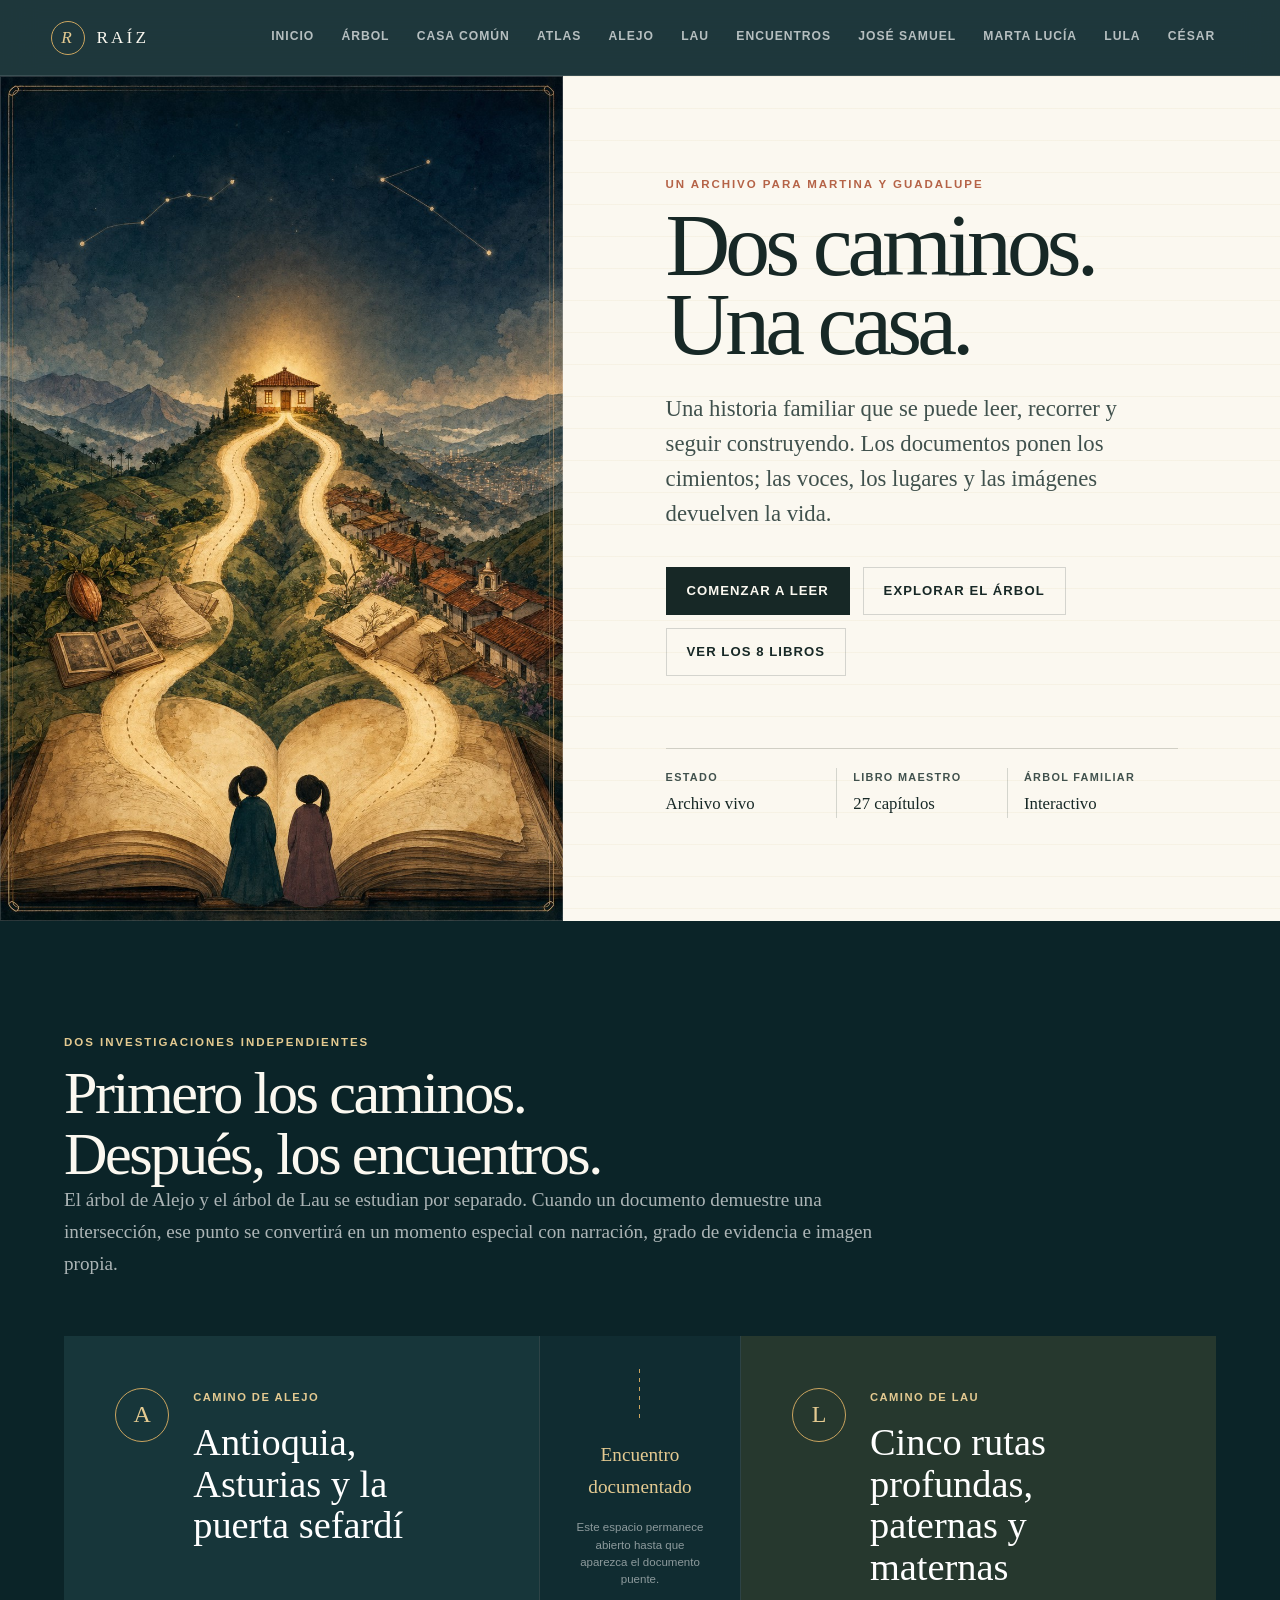
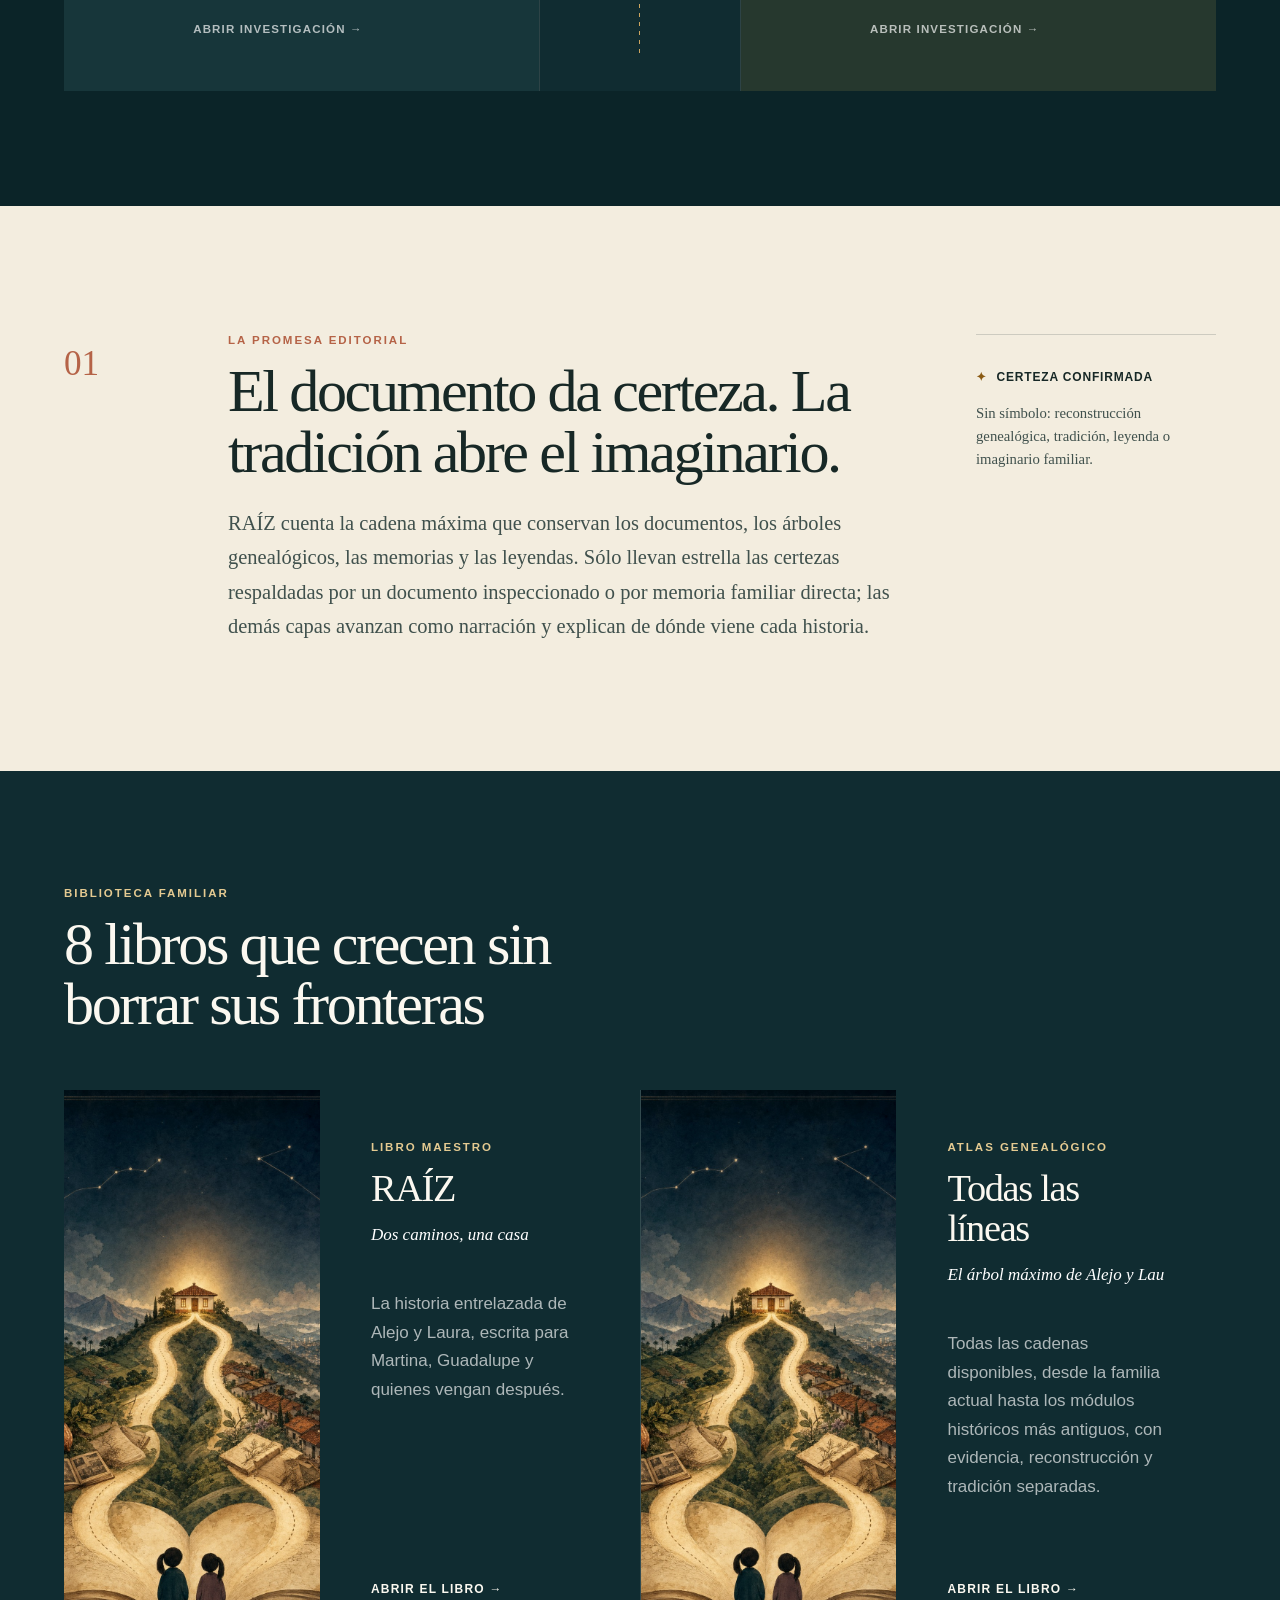
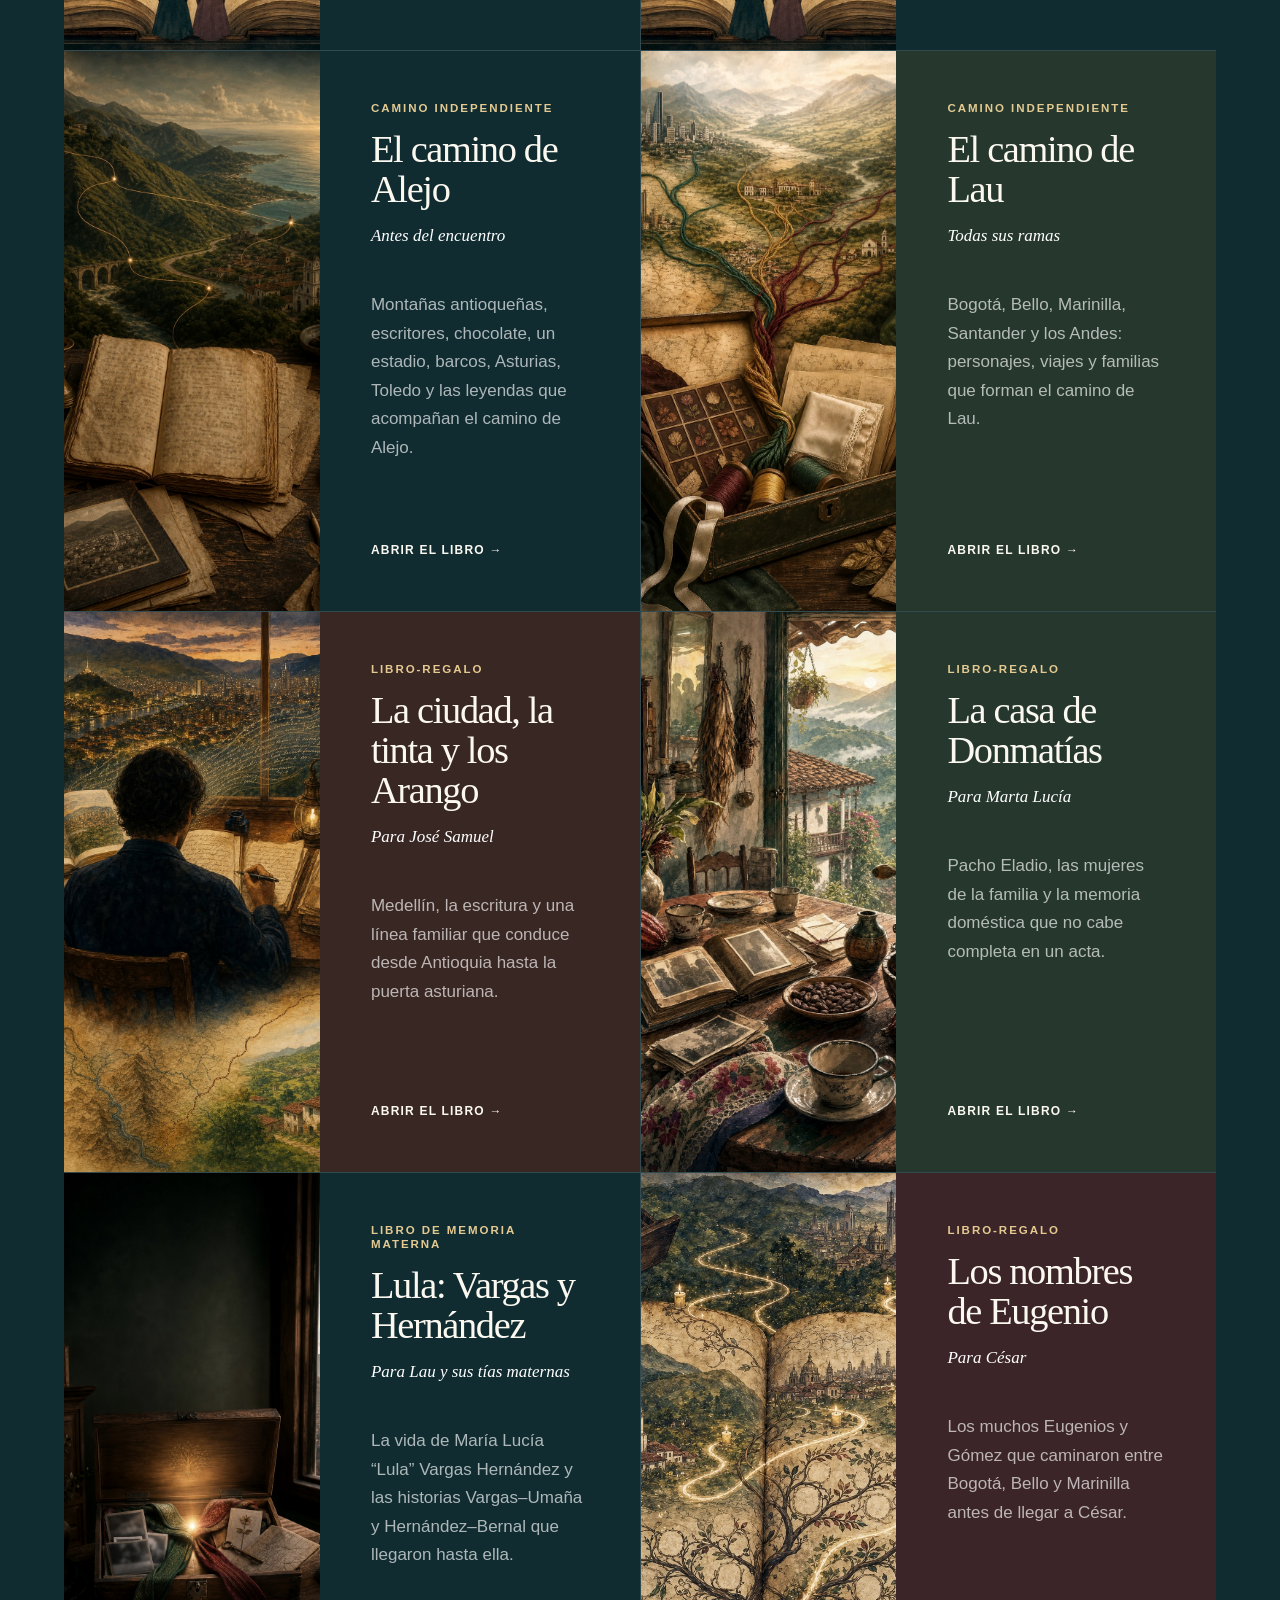
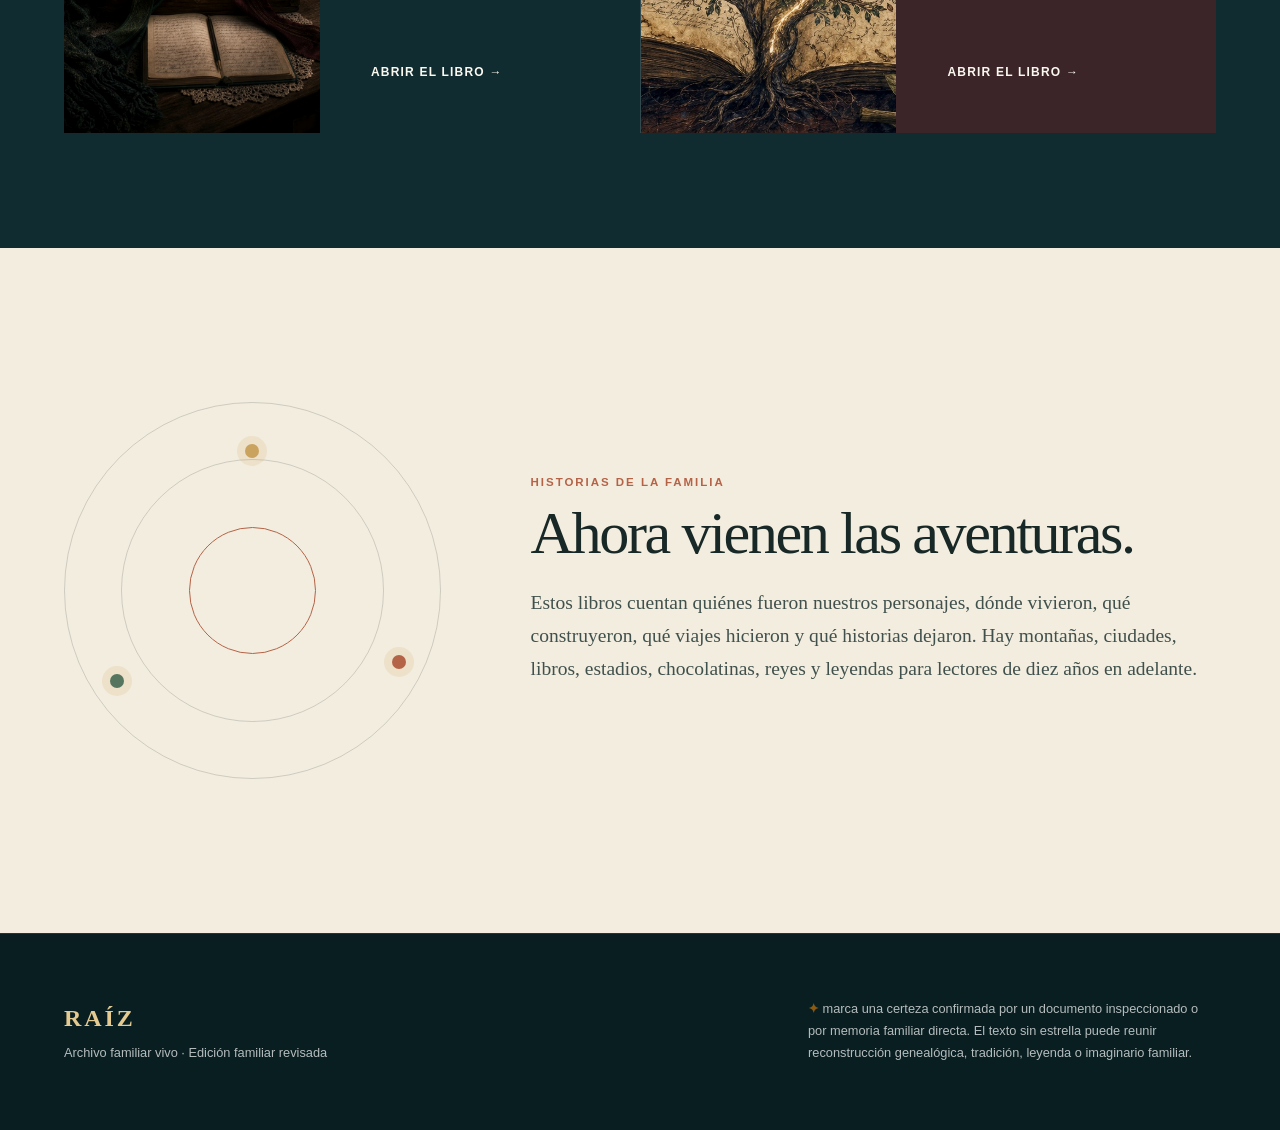
==== commit c51d6c5c: "Añade a Arnulfo y las genealogías rivales" ====
--- a/index.html
+++ b/index.html
@@ -34,7 +34,7 @@
       </div>
       <dl class="status-strip">
         <div><dt>Estado</dt><dd>Archivo vivo</dd></div>
-        <div><dt>Libro maestro</dt><dd>26 capítulos</dd></div>
+        <div><dt>Libro maestro</dt><dd>27 capítulos</dd></div>
         <div><dt>Árbol familiar</dt><dd>Interactivo</dd></div>
       </dl>
     </div>
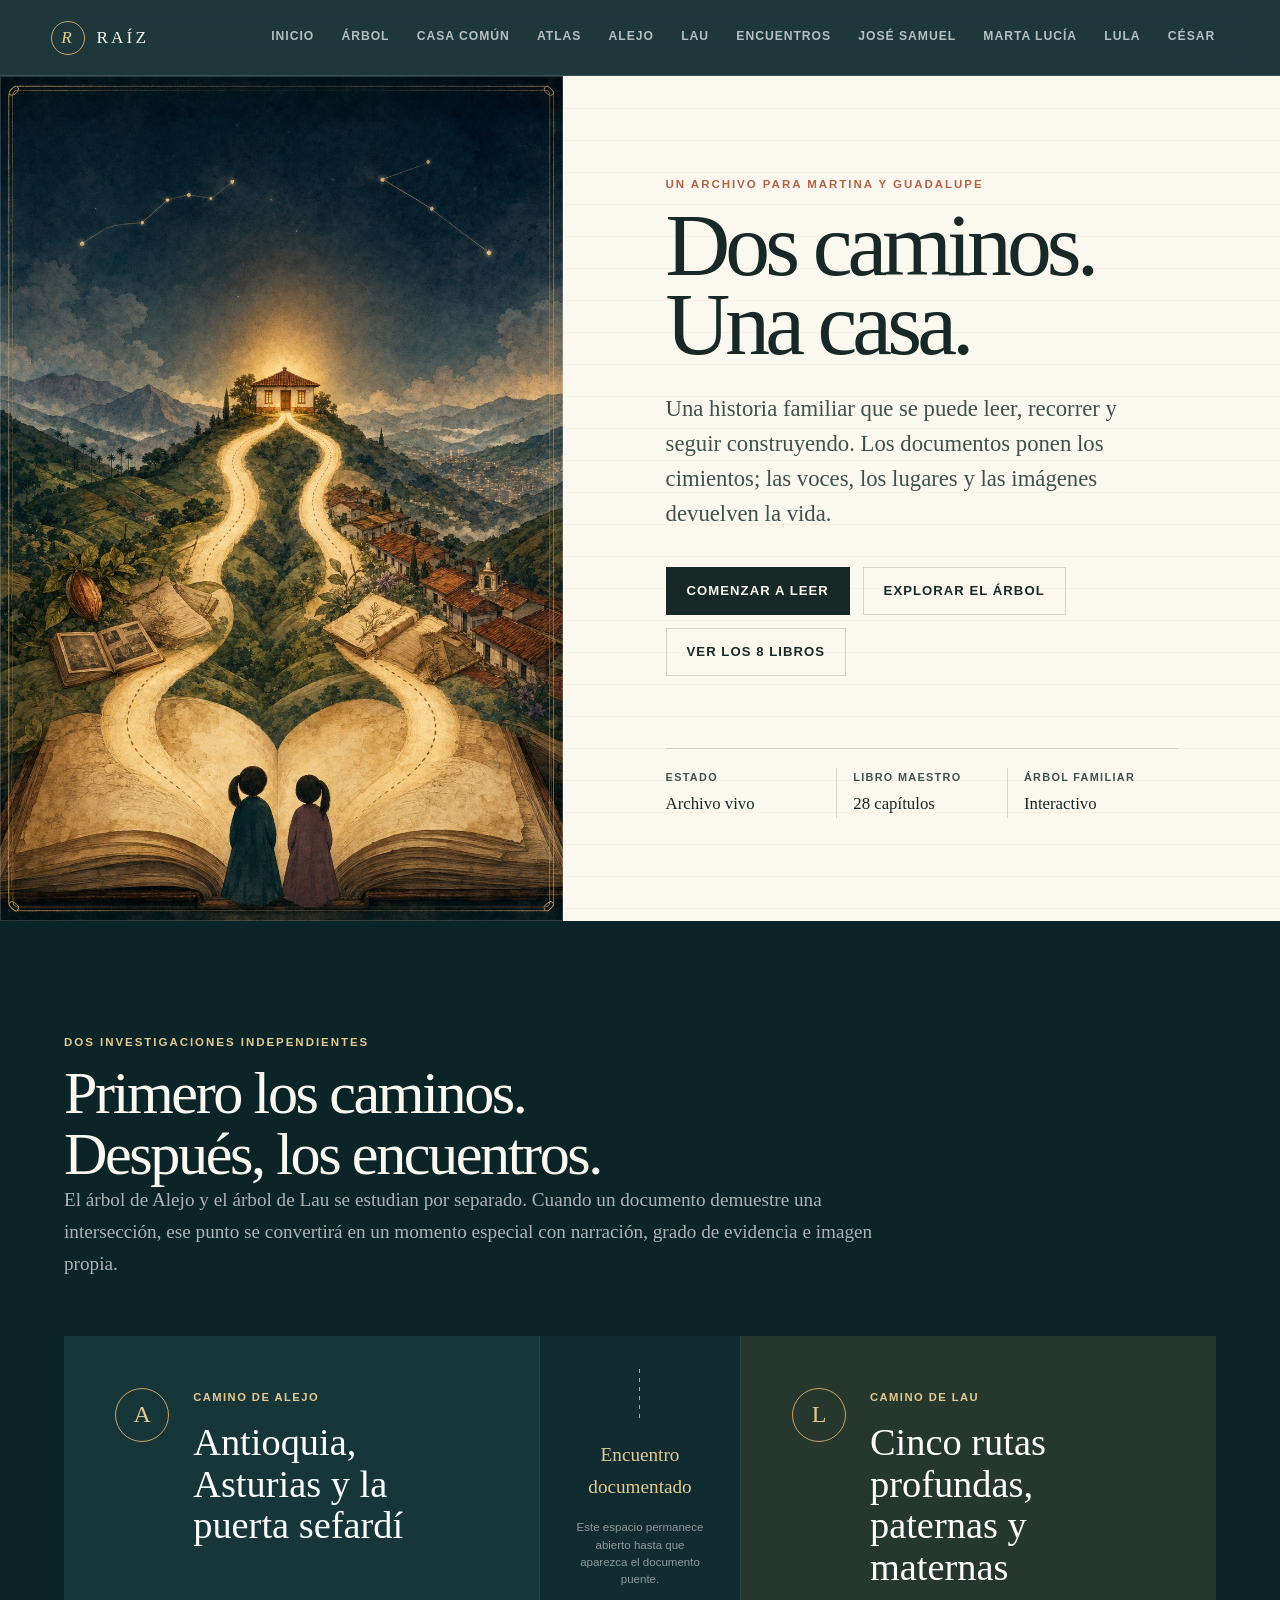
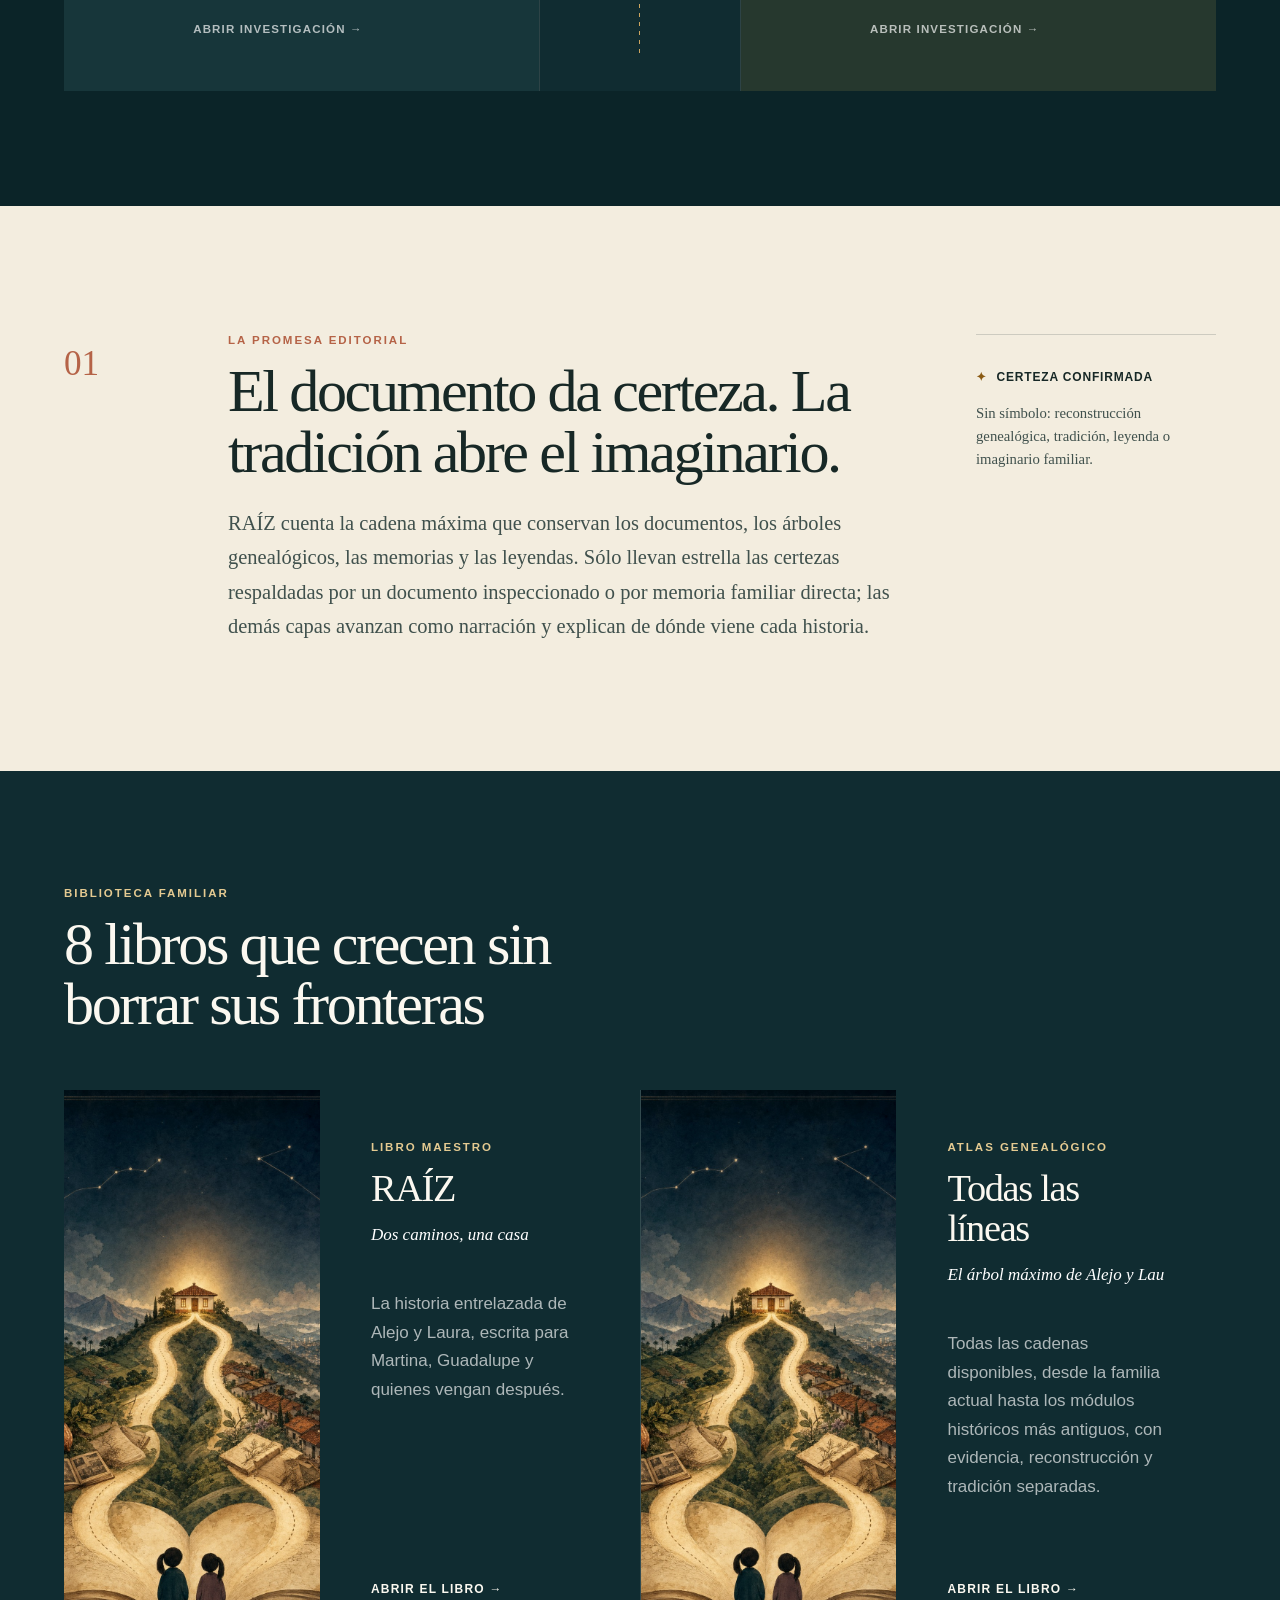
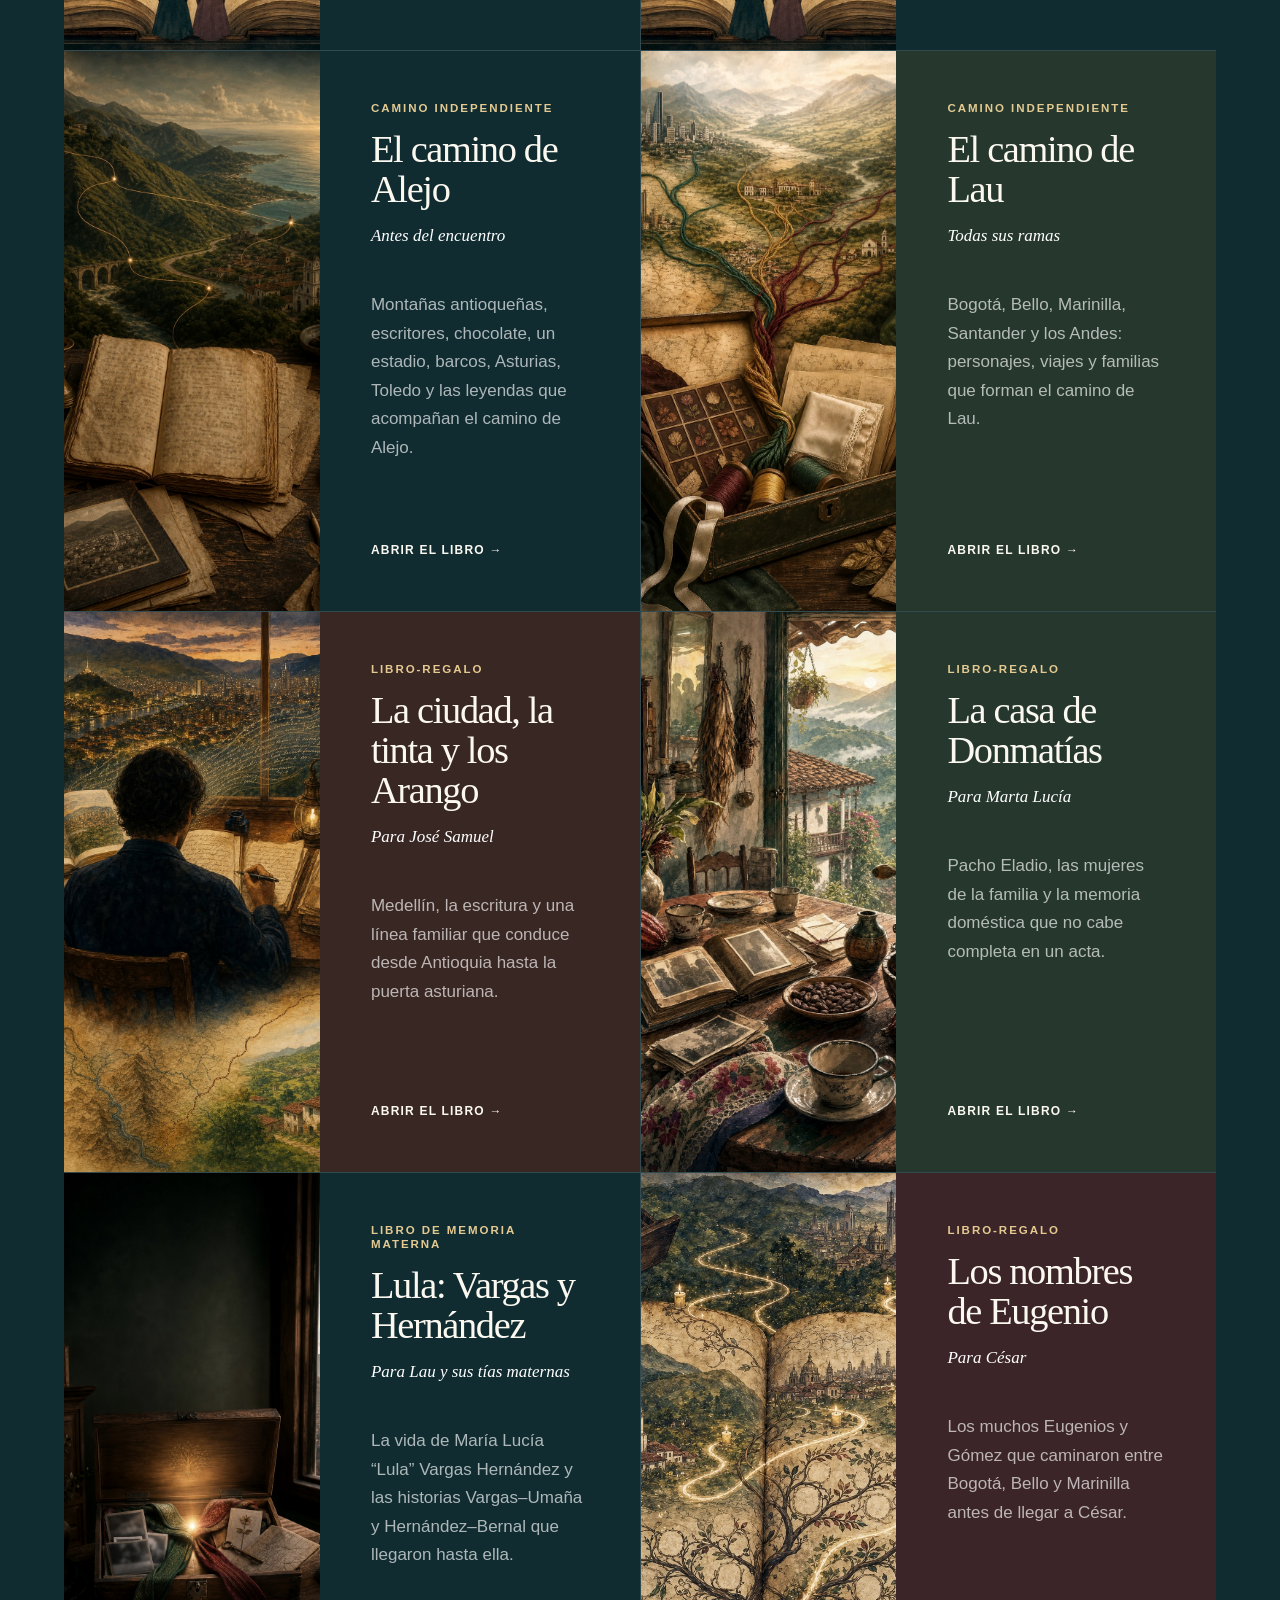
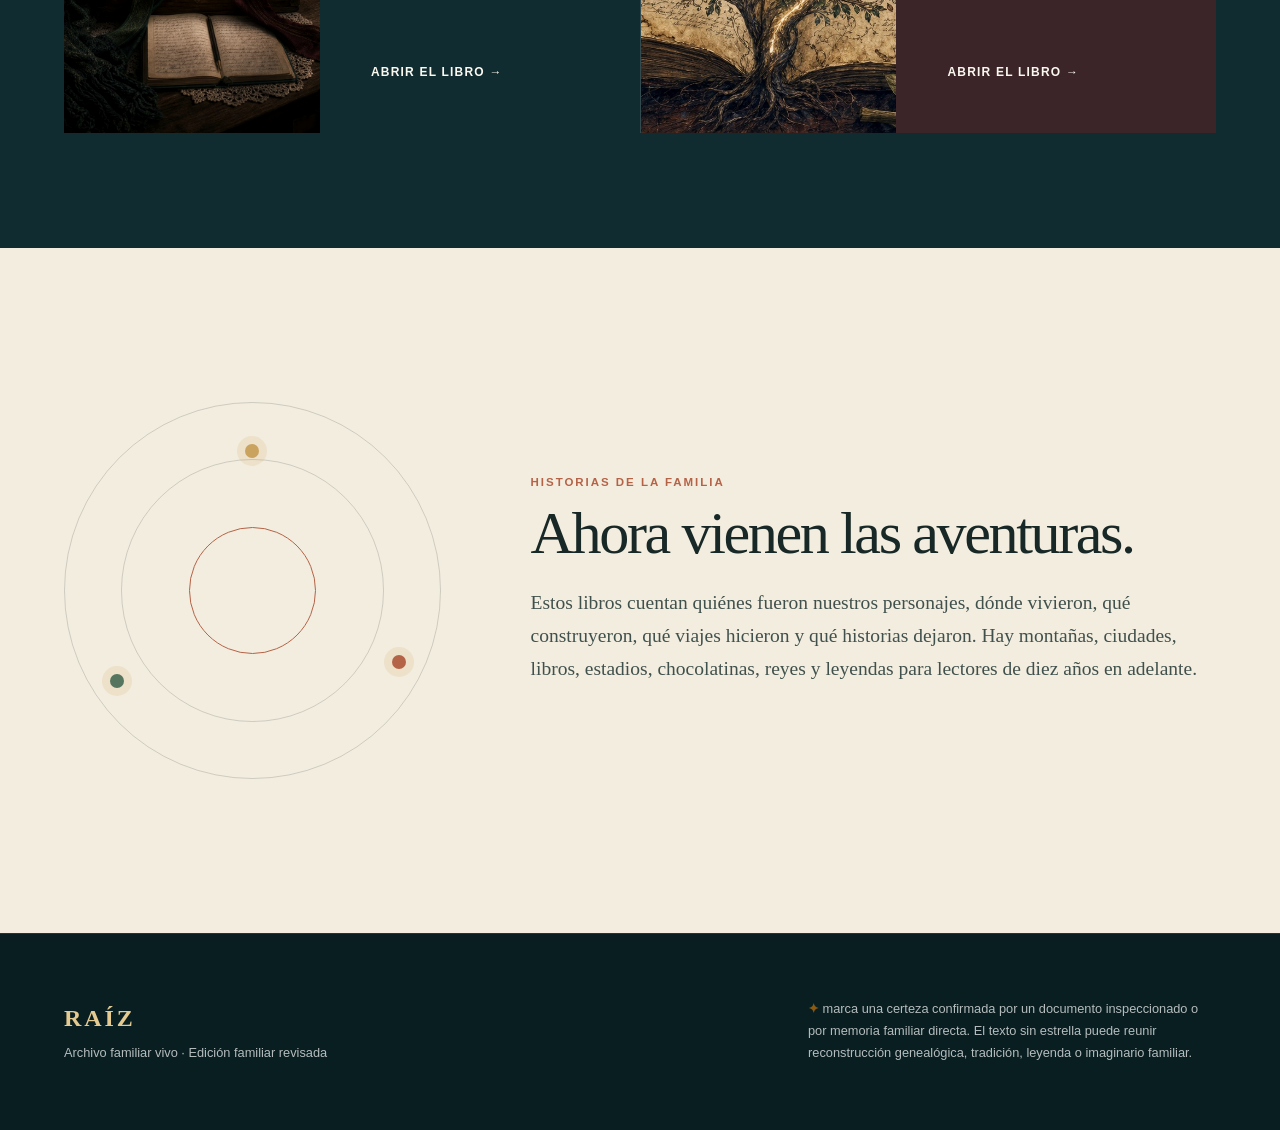
==== commit bf2a45e3: "Add Grial chapter and illustration" ====
--- a/index.html
+++ b/index.html
@@ -34,7 +34,7 @@
       </div>
       <dl class="status-strip">
         <div><dt>Estado</dt><dd>Archivo vivo</dd></div>
-        <div><dt>Libro maestro</dt><dd>27 capítulos</dd></div>
+        <div><dt>Libro maestro</dt><dd>28 capítulos</dd></div>
         <div><dt>Árbol familiar</dt><dd>Interactivo</dd></div>
       </dl>
     </div>
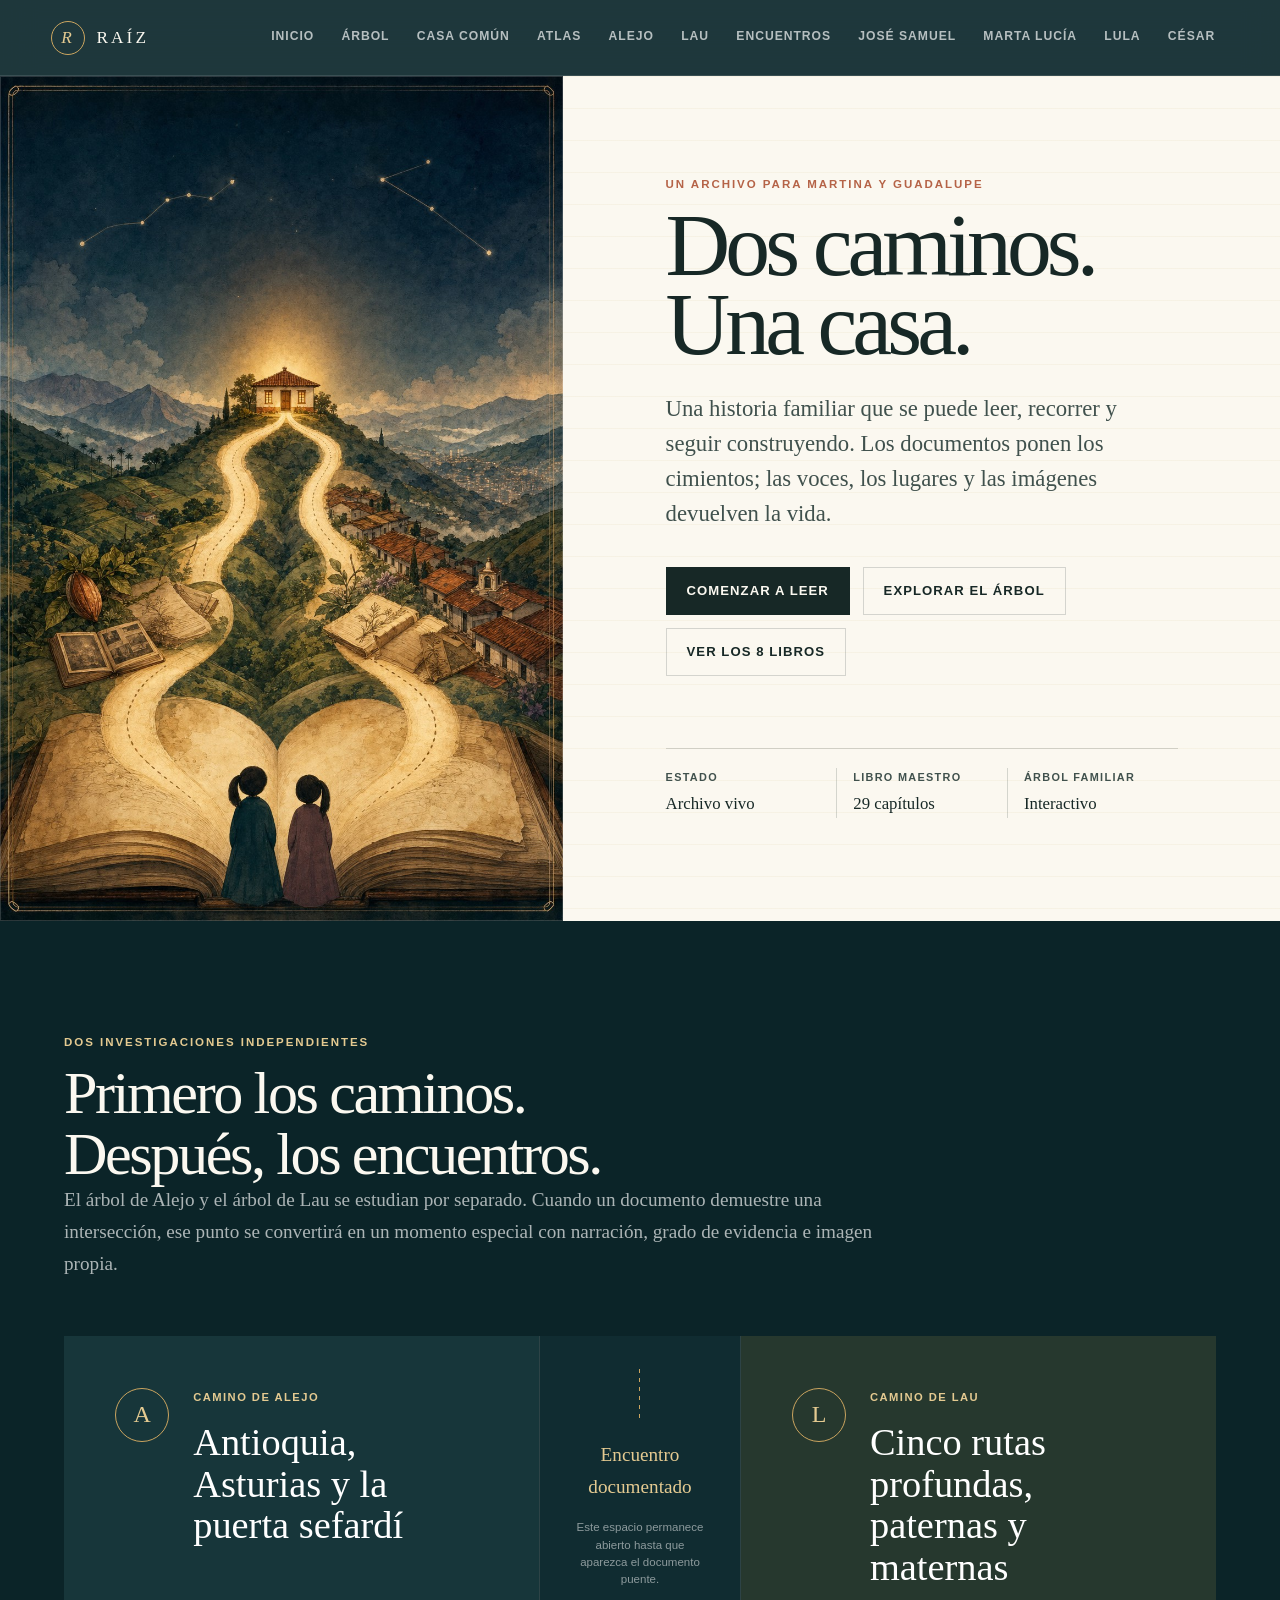
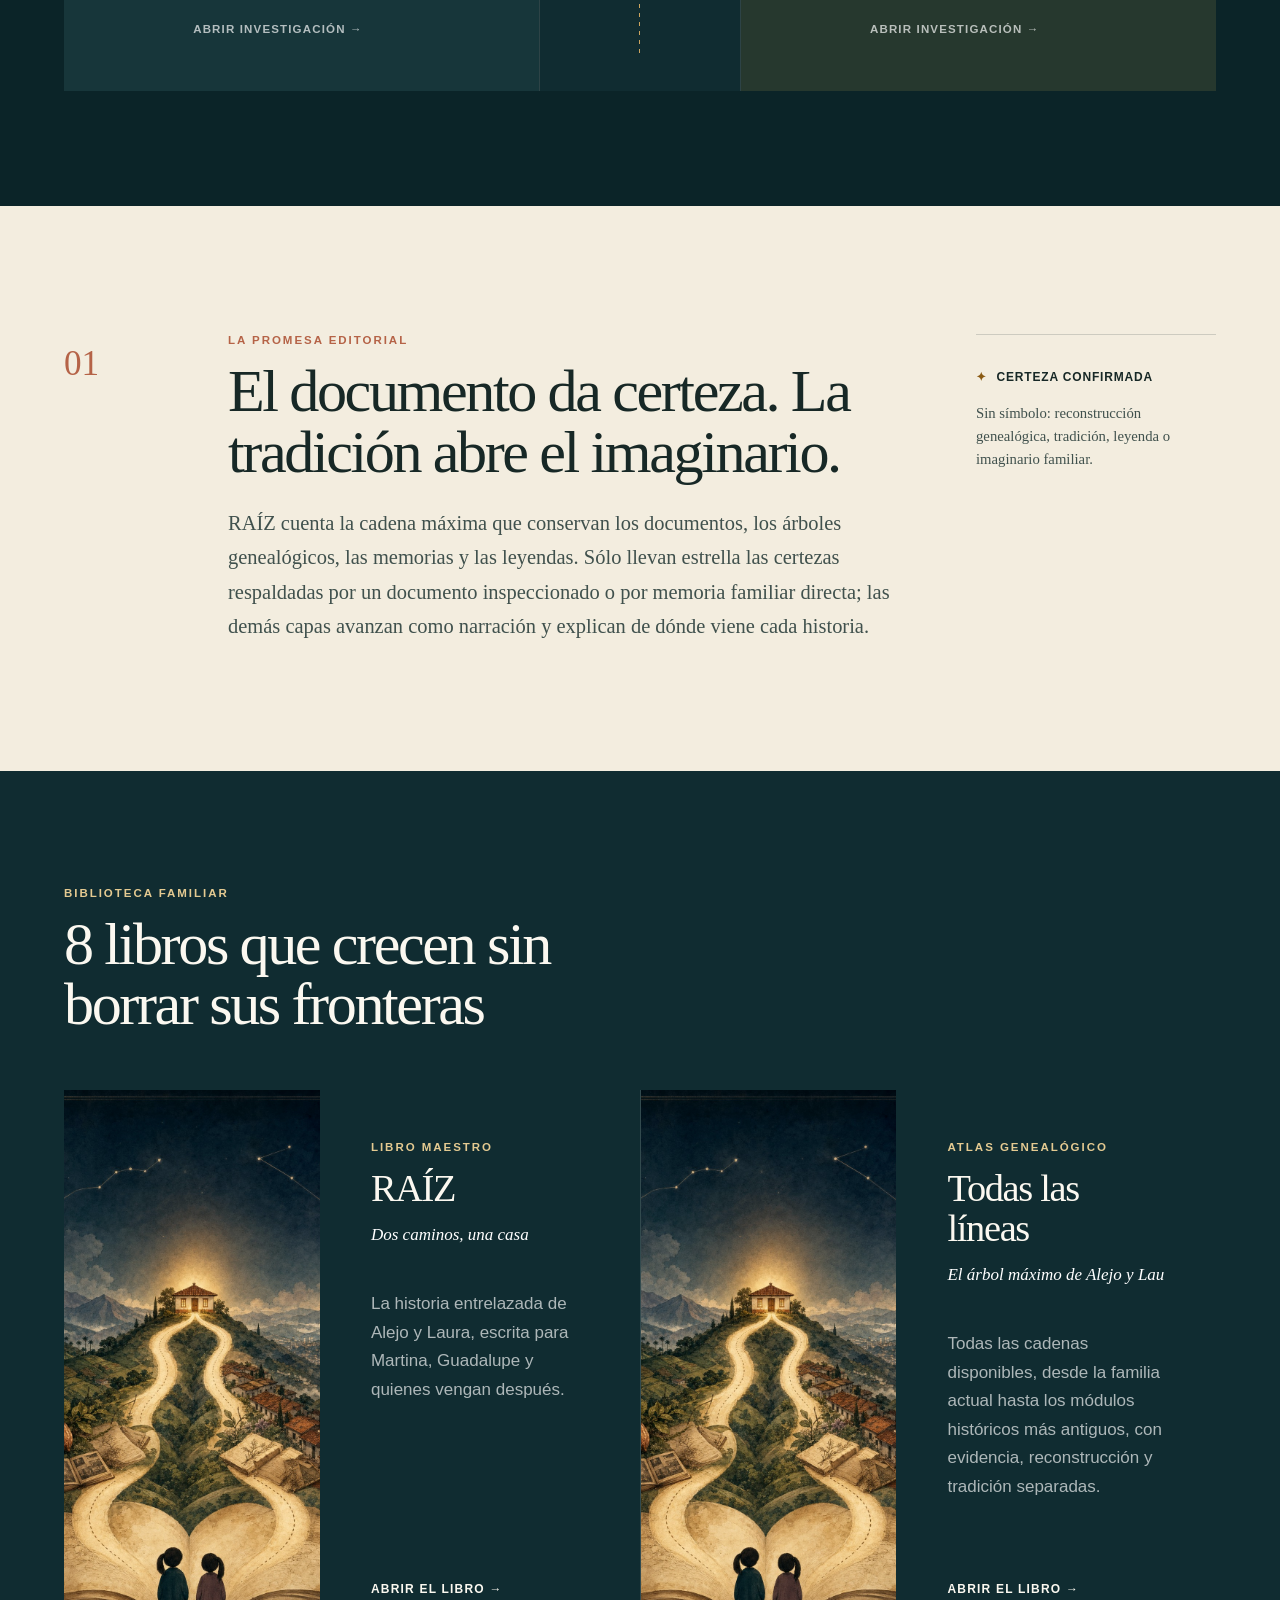
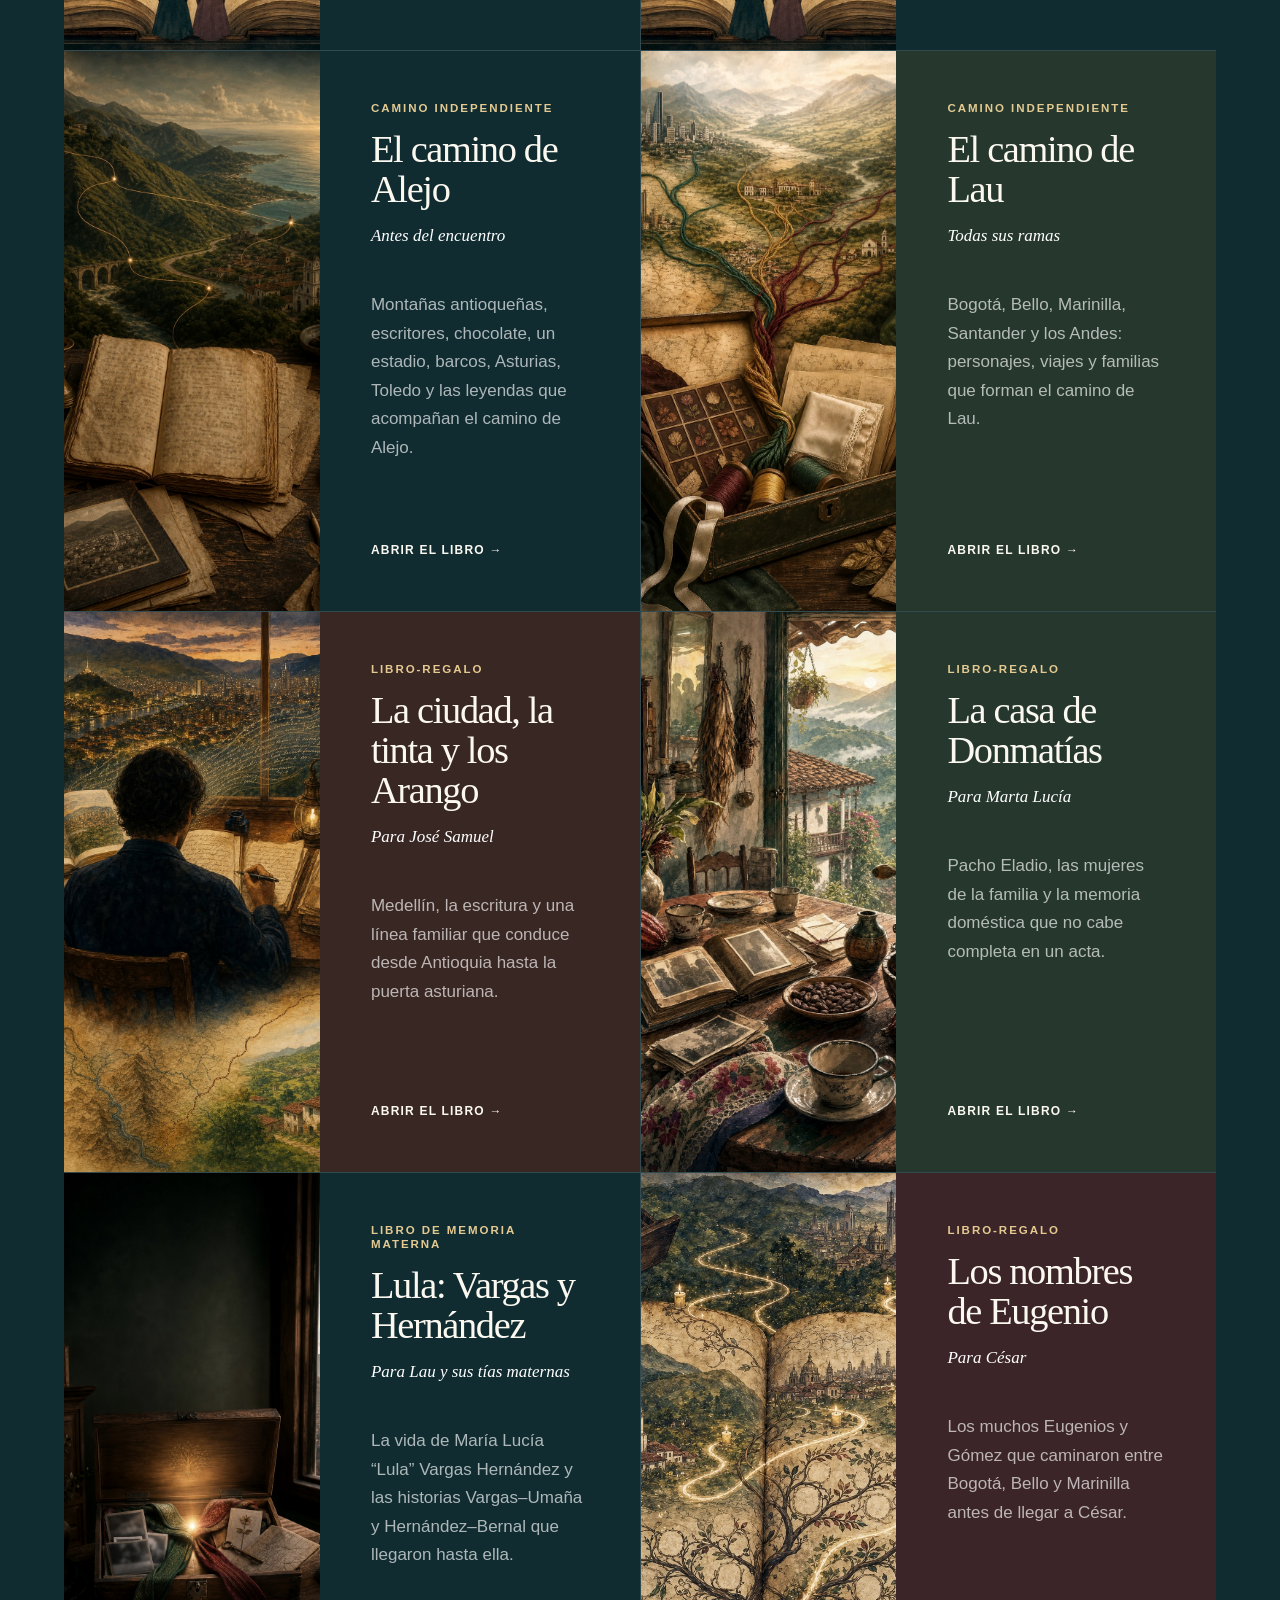
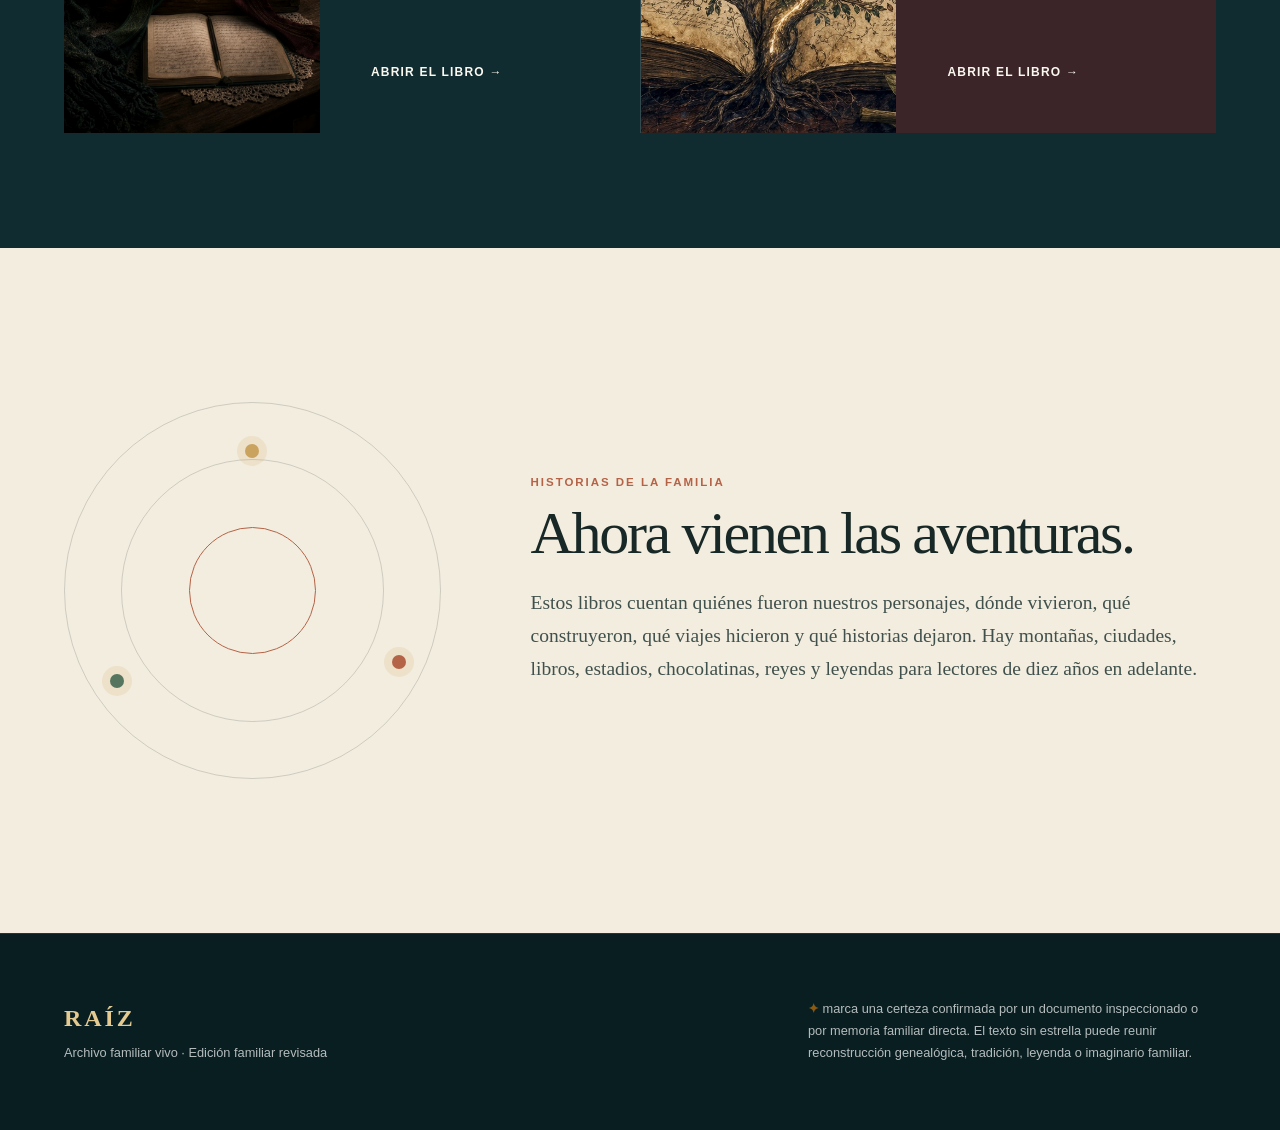
==== commit 362de8ee: "Add closing chapter La casa continua" ====
--- a/index.html
+++ b/index.html
@@ -34,7 +34,7 @@
       </div>
       <dl class="status-strip">
         <div><dt>Estado</dt><dd>Archivo vivo</dd></div>
-        <div><dt>Libro maestro</dt><dd>28 capítulos</dd></div>
+        <div><dt>Libro maestro</dt><dd>29 capítulos</dd></div>
         <div><dt>Árbol familiar</dt><dd>Interactivo</dd></div>
       </dl>
     </div>
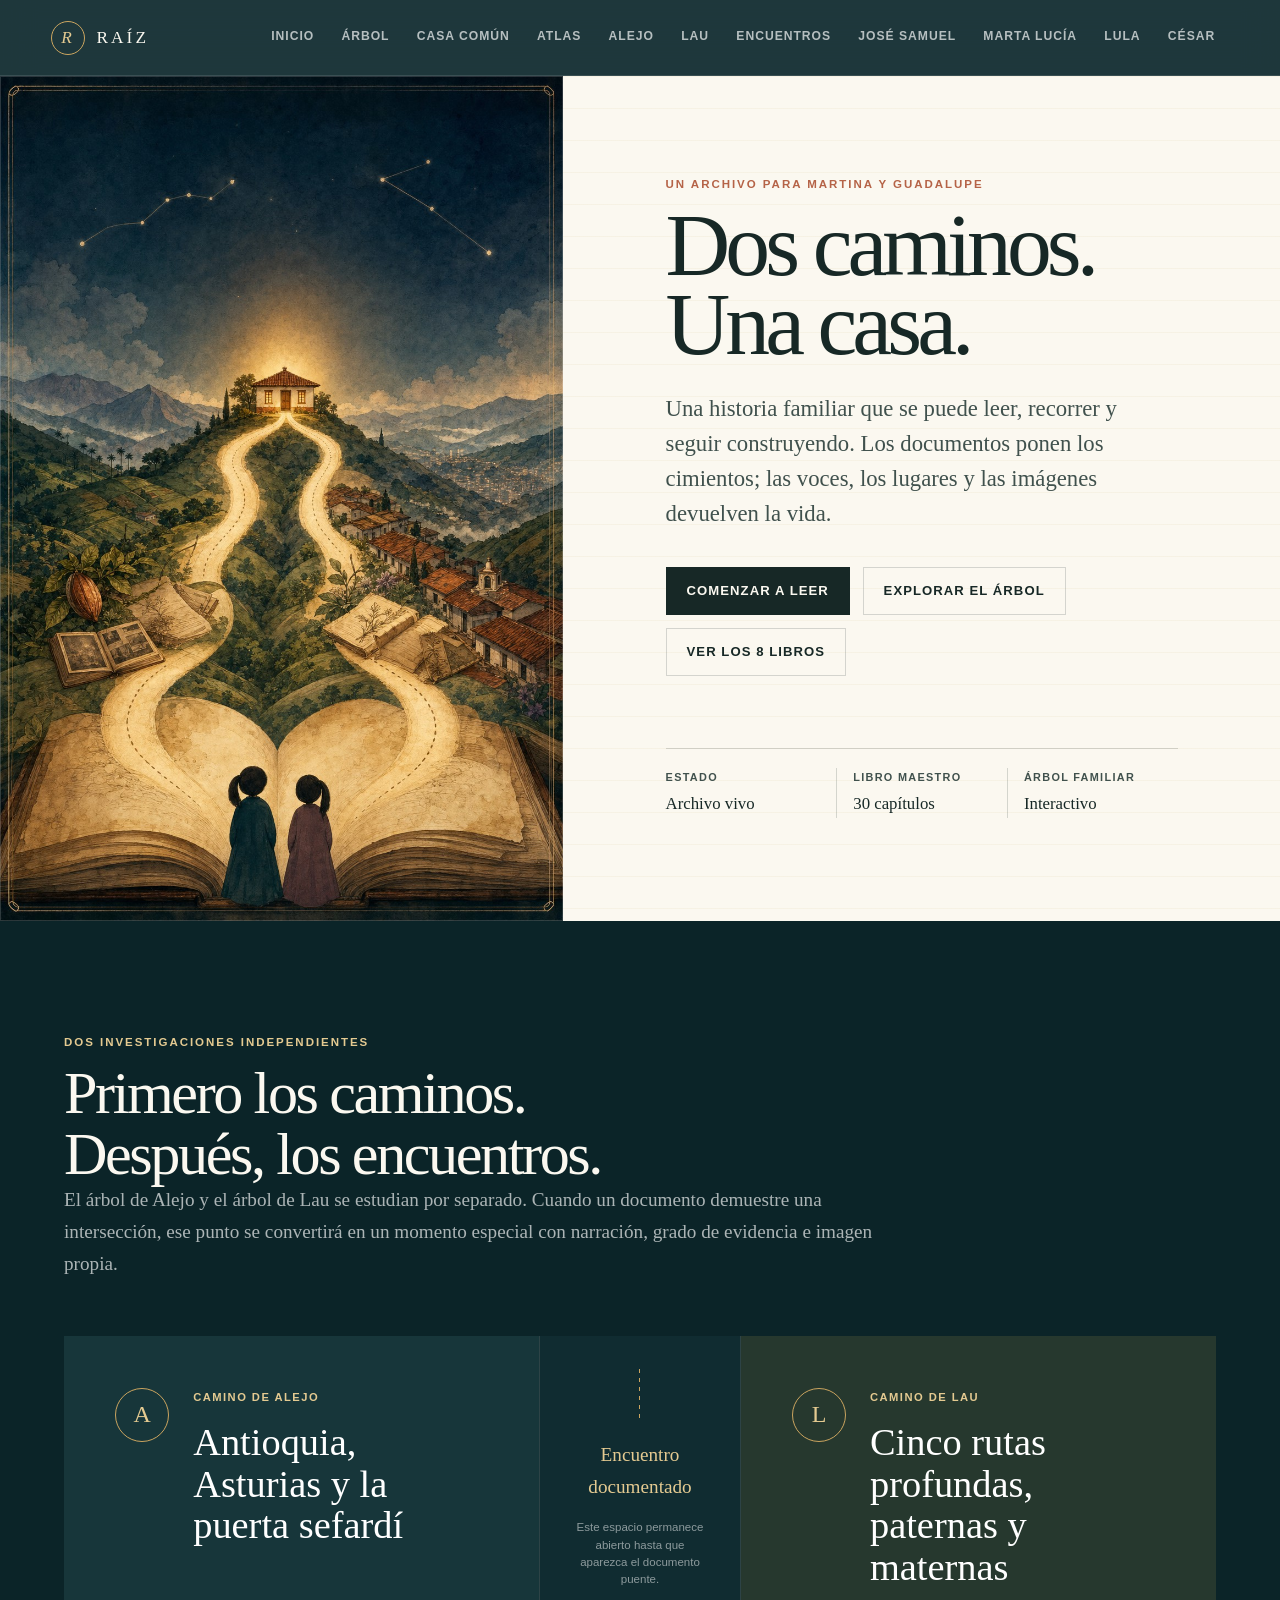
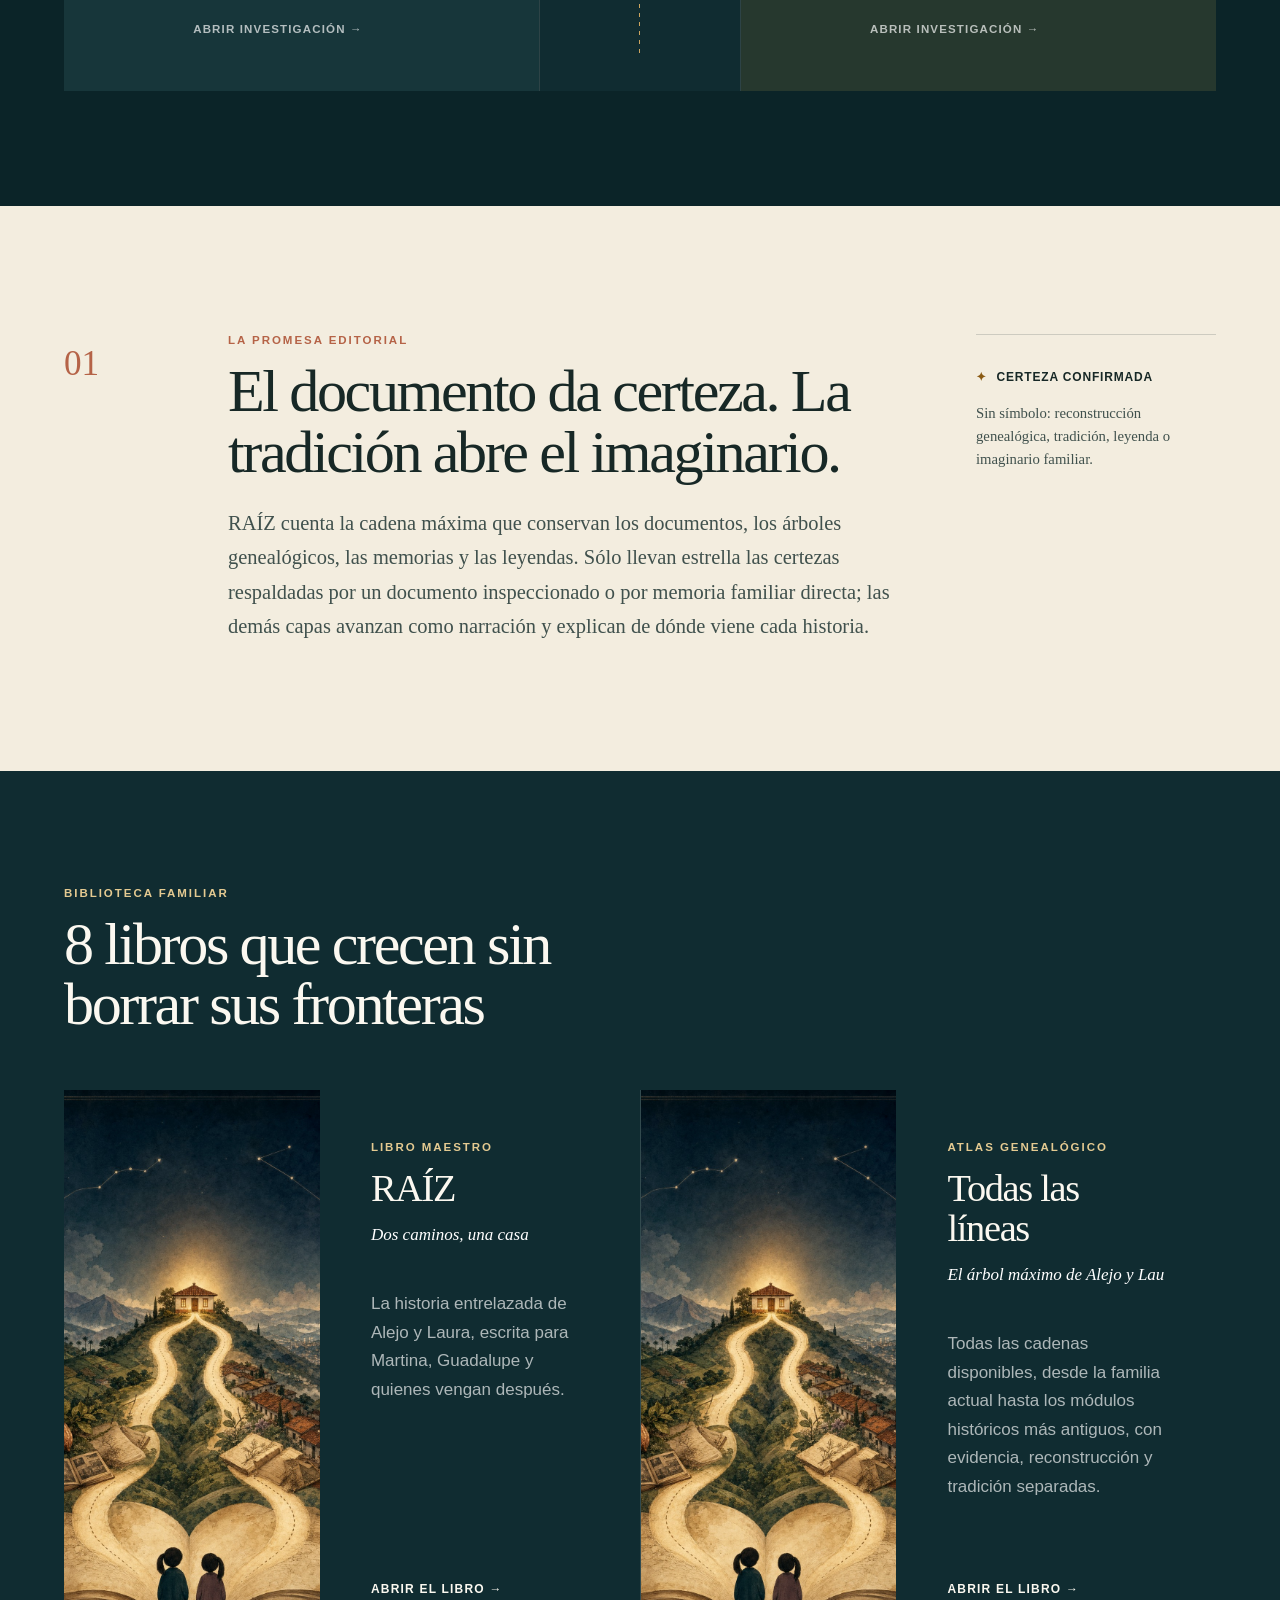
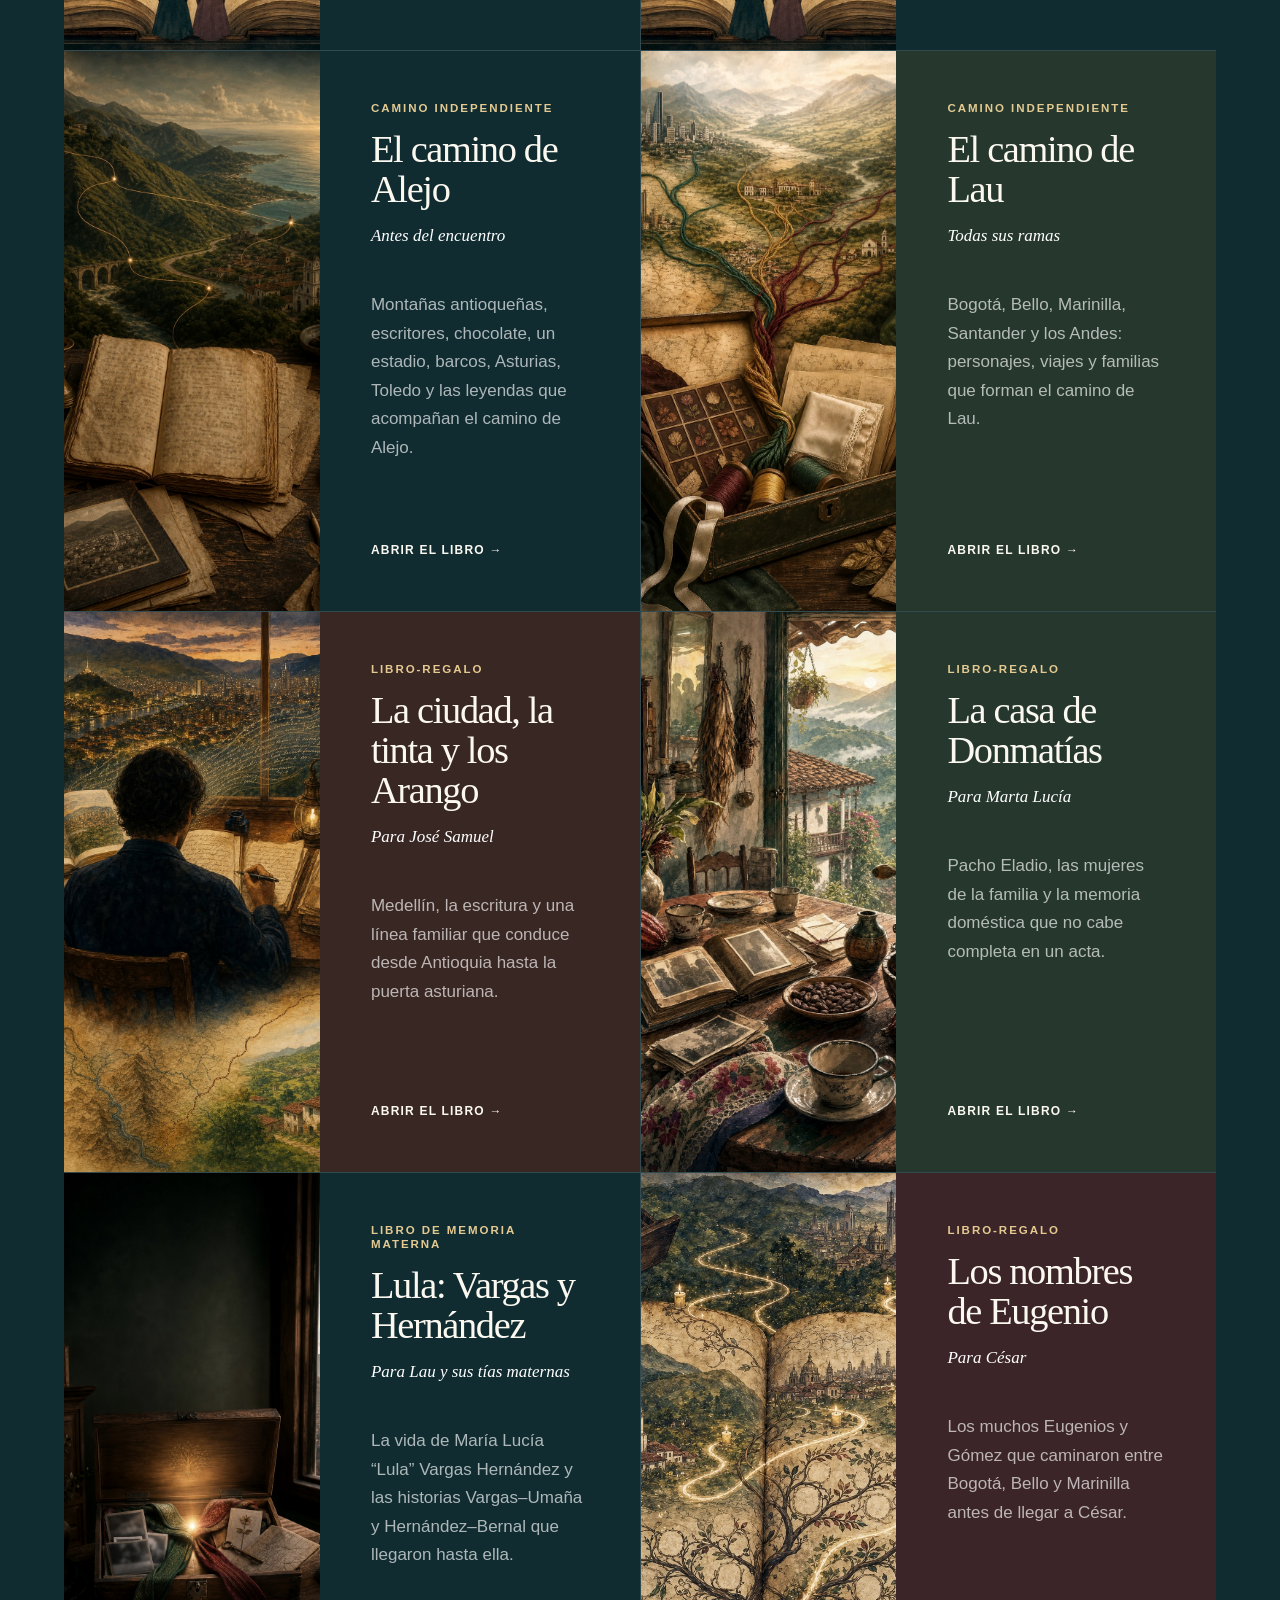
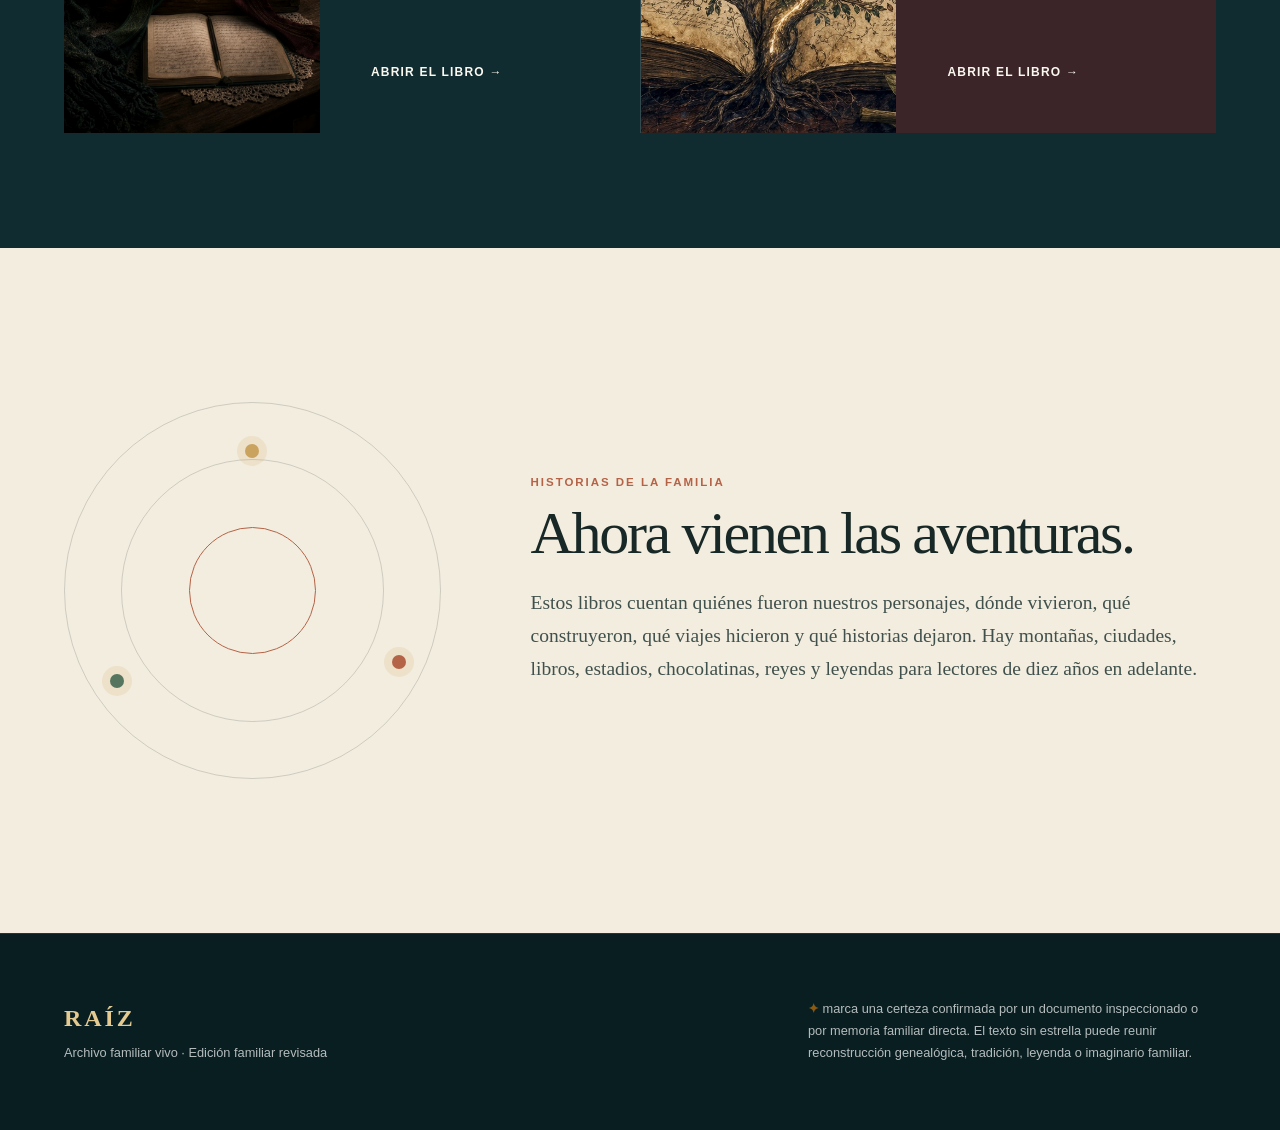
==== commit 5804c049: "Publica apertura narrativa de la caja" ====
--- a/index.html
+++ b/index.html
@@ -34,7 +34,7 @@
       </div>
       <dl class="status-strip">
         <div><dt>Estado</dt><dd>Archivo vivo</dd></div>
-        <div><dt>Libro maestro</dt><dd>29 capítulos</dd></div>
+        <div><dt>Libro maestro</dt><dd>30 capítulos</dd></div>
         <div><dt>Árbol familiar</dt><dd>Interactivo</dd></div>
       </dl>
     </div>
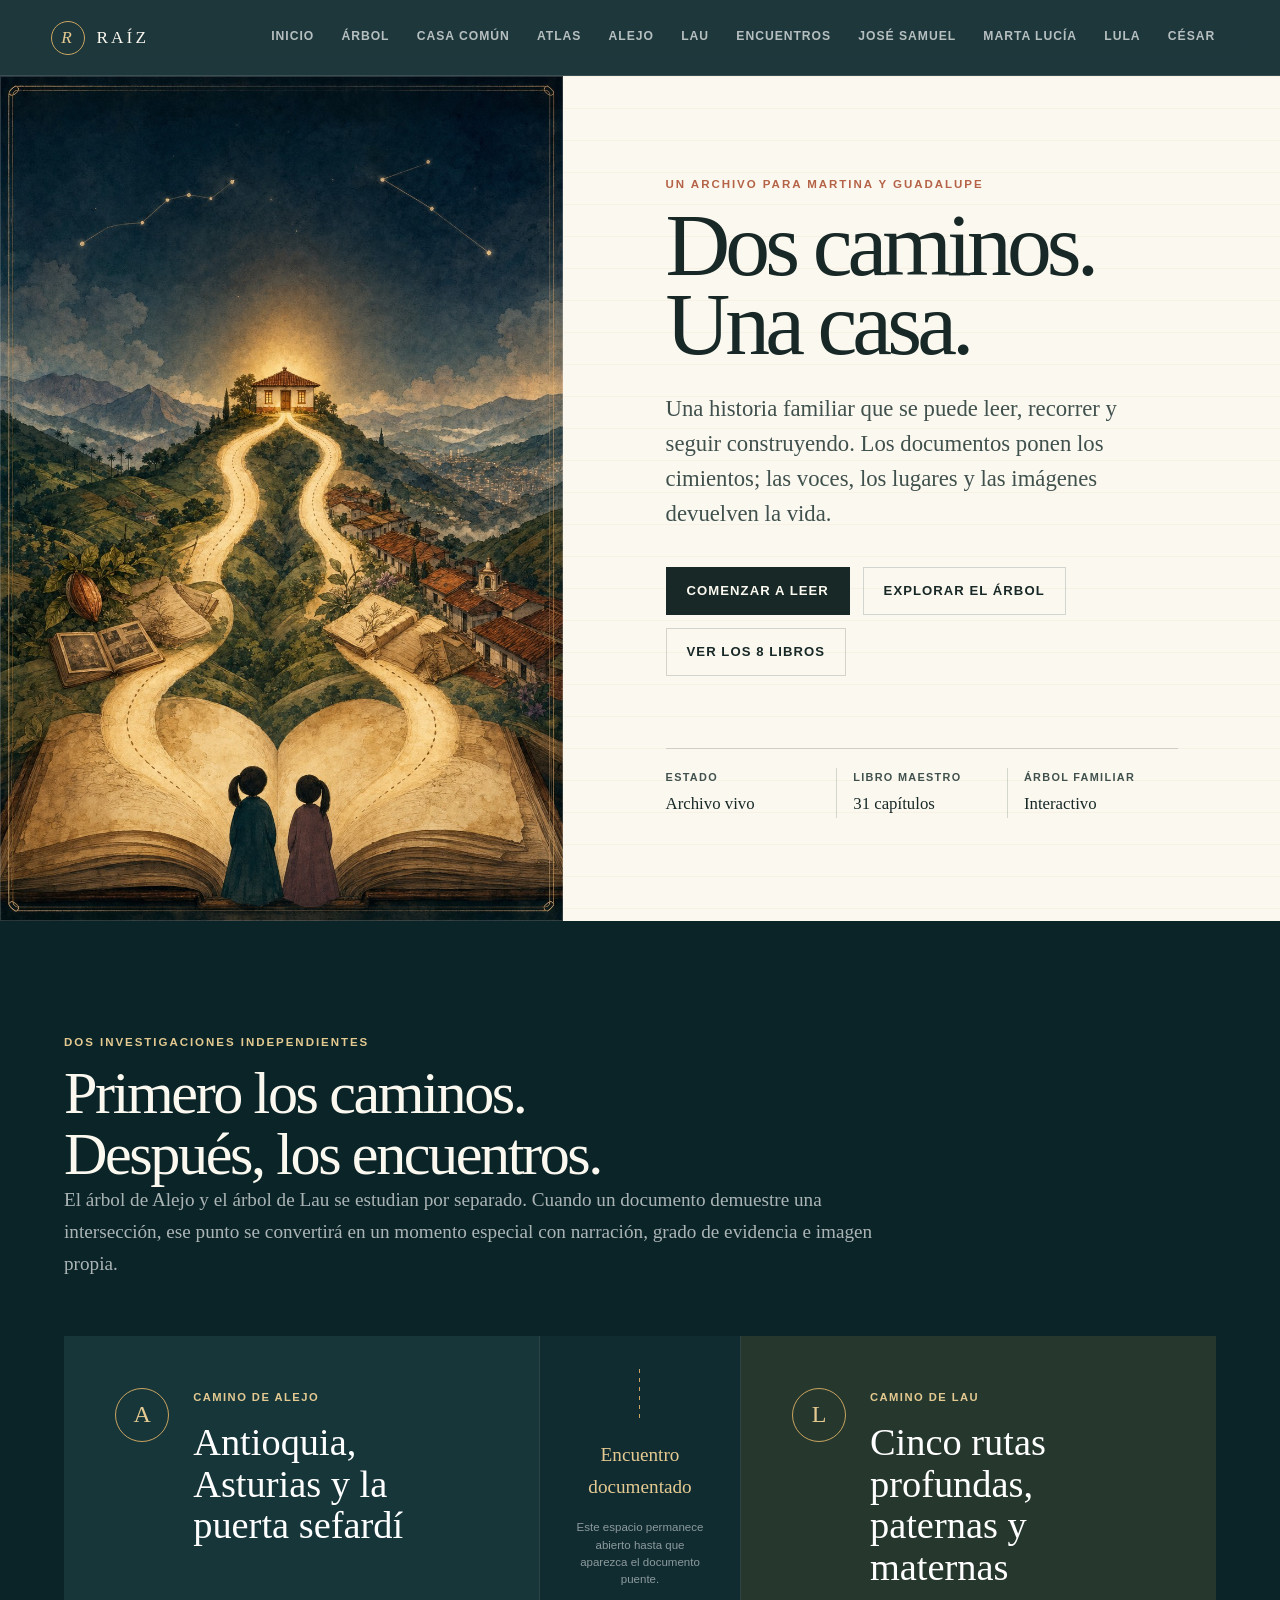
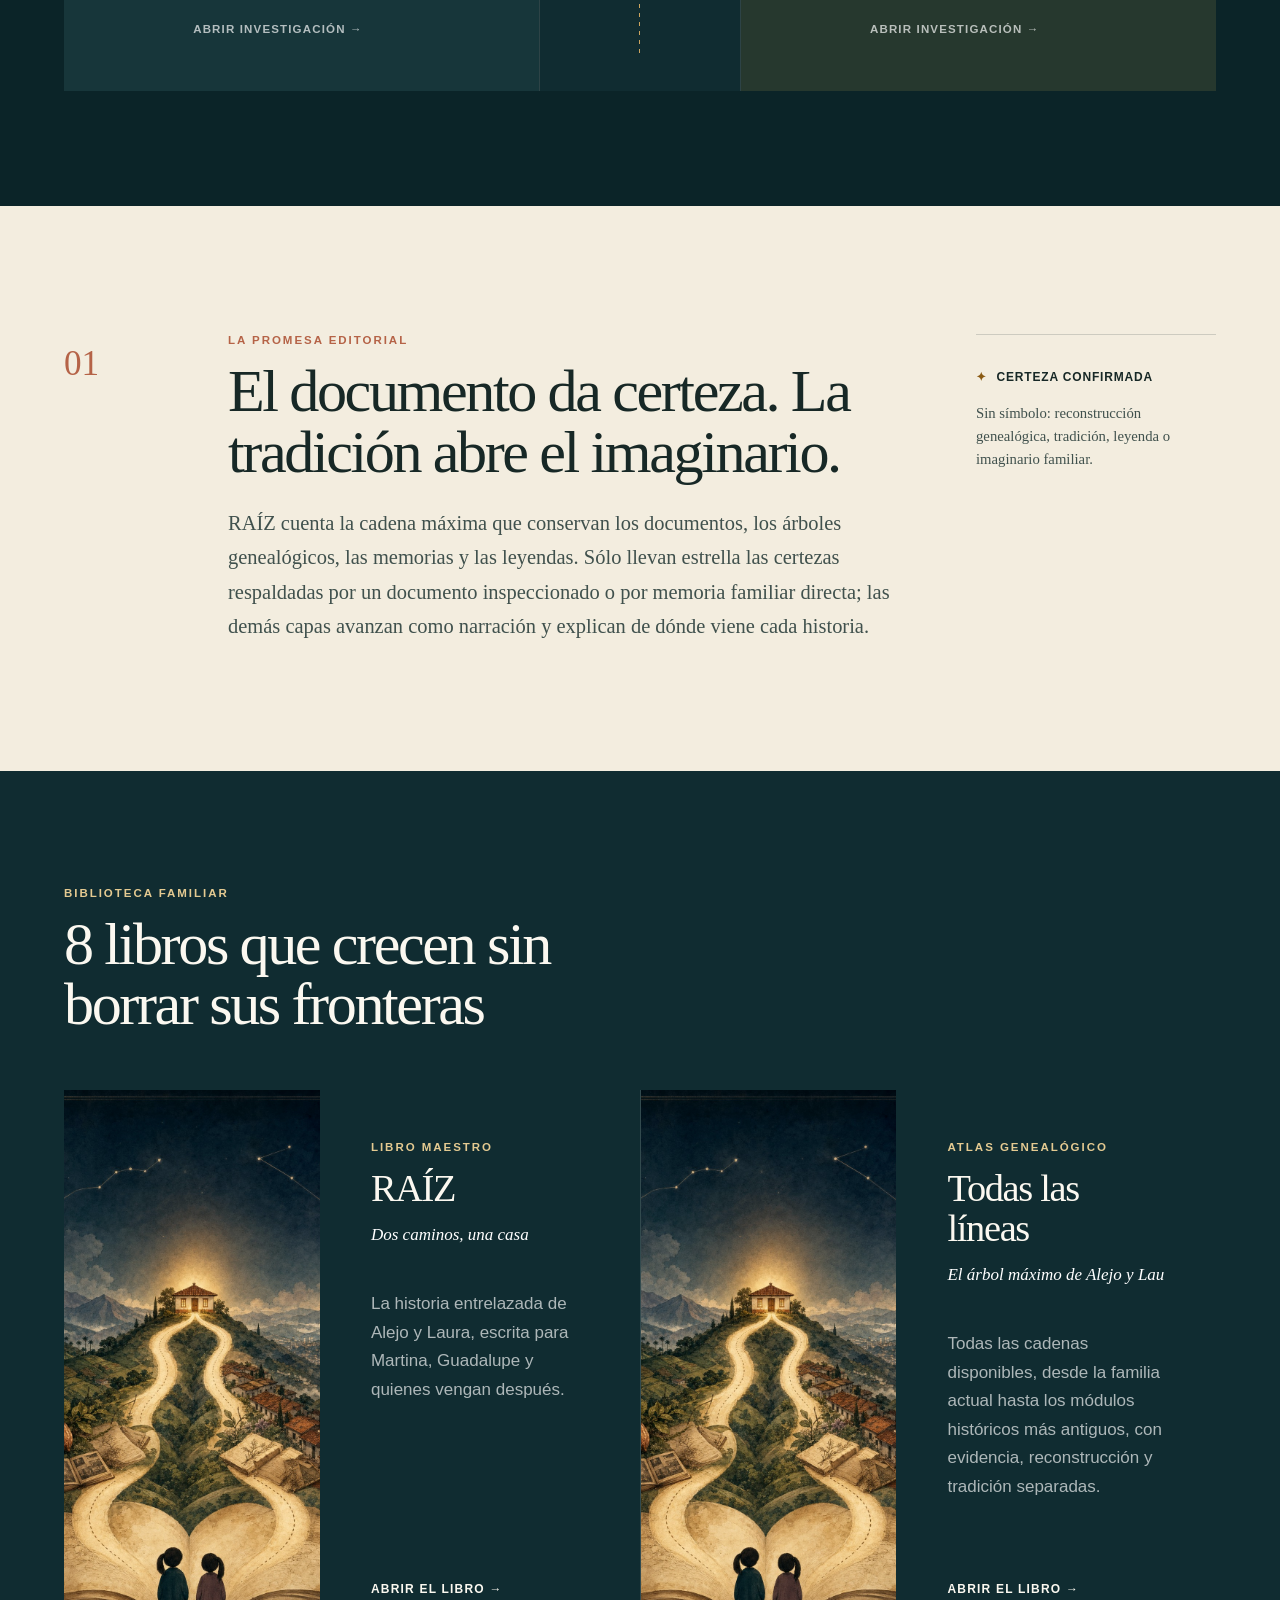
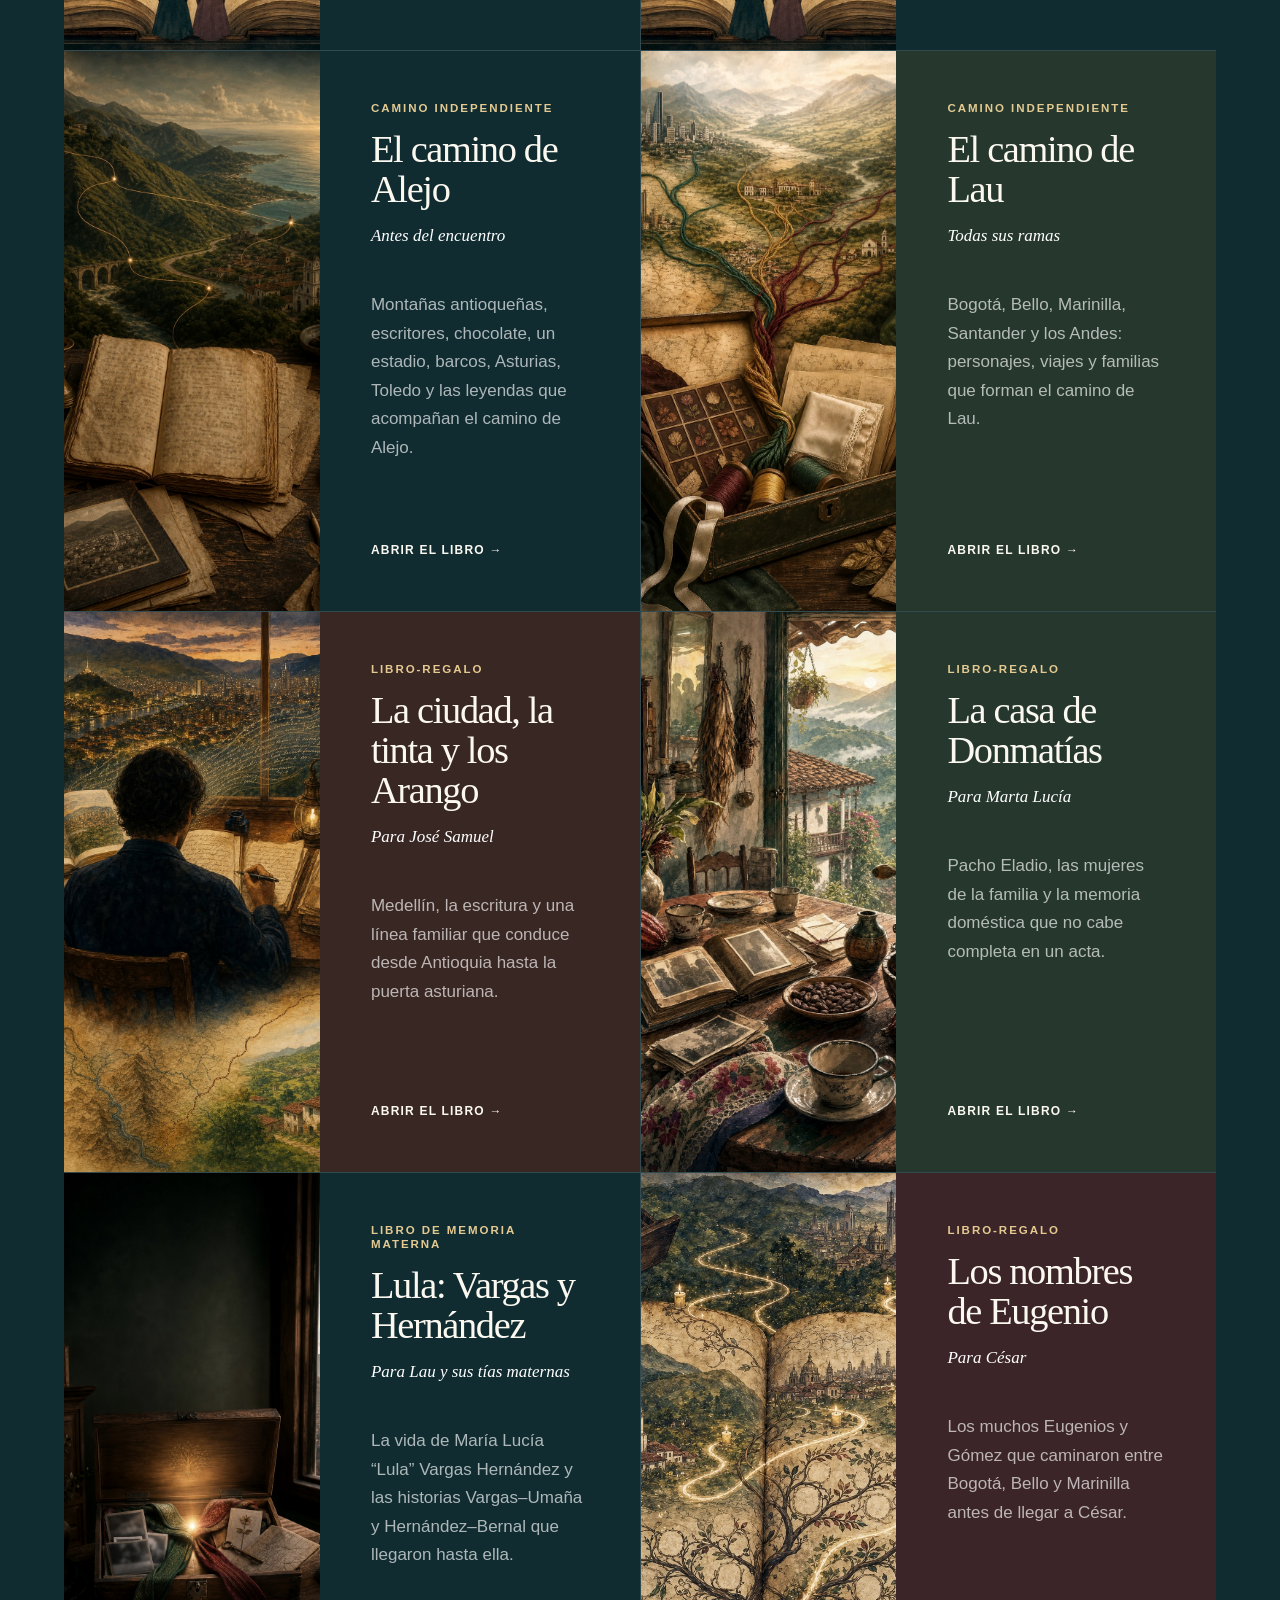
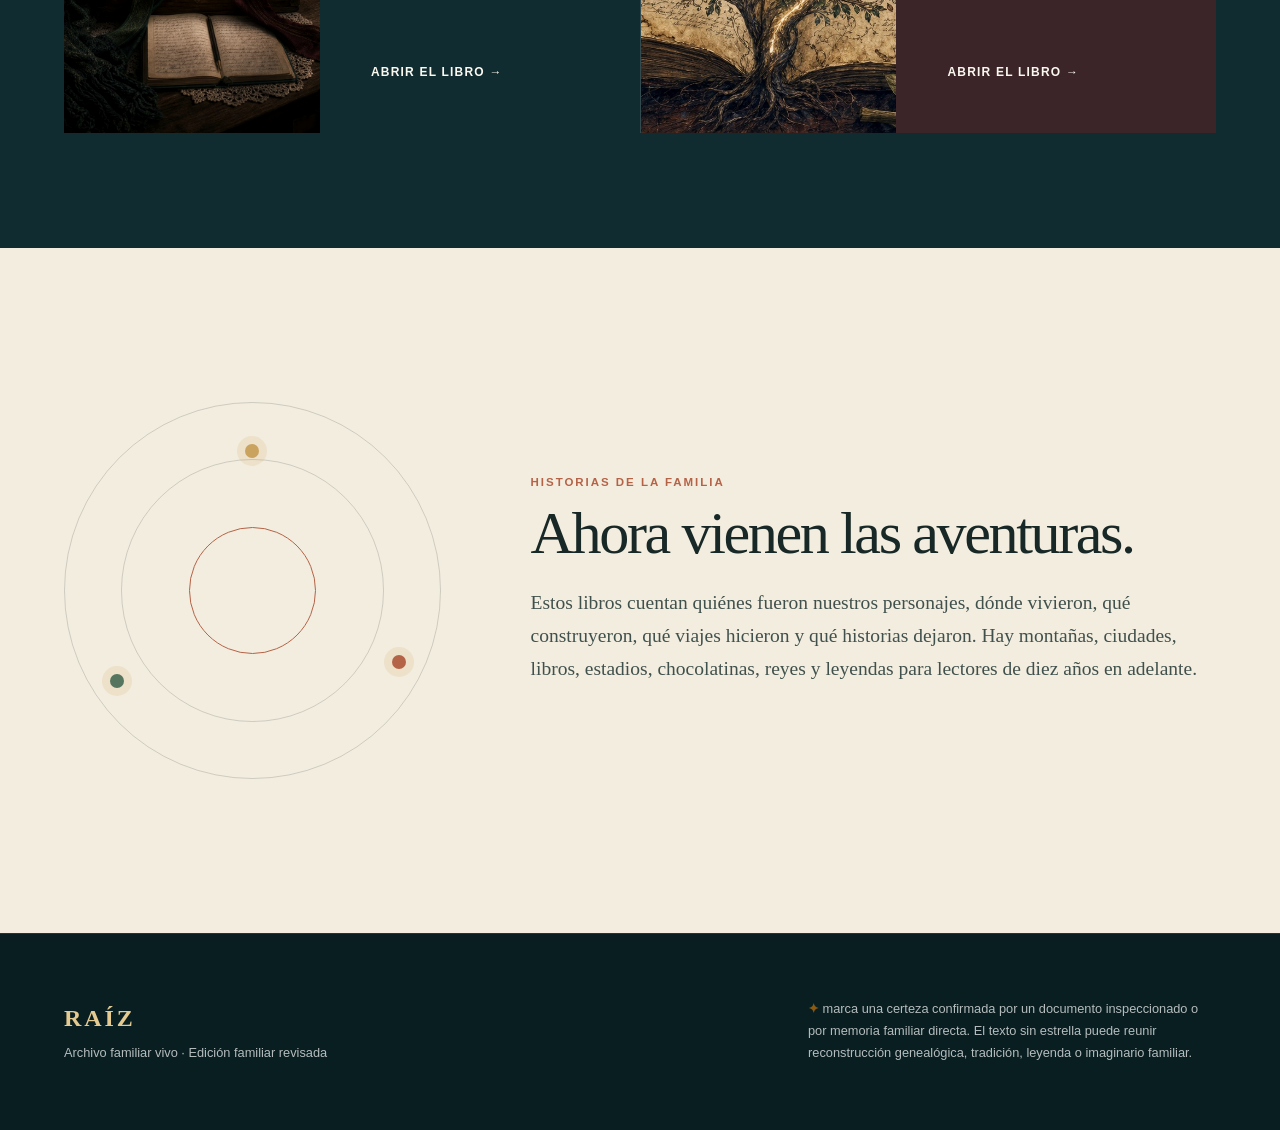
==== commit 38e0220d: "Publicar capítulo 2: Dos caminos, una casa" ====
--- a/index.html
+++ b/index.html
@@ -34,7 +34,7 @@
       </div>
       <dl class="status-strip">
         <div><dt>Estado</dt><dd>Archivo vivo</dd></div>
-        <div><dt>Libro maestro</dt><dd>30 capítulos</dd></div>
+        <div><dt>Libro maestro</dt><dd>31 capítulos</dd></div>
         <div><dt>Árbol familiar</dt><dd>Interactivo</dd></div>
       </dl>
     </div>
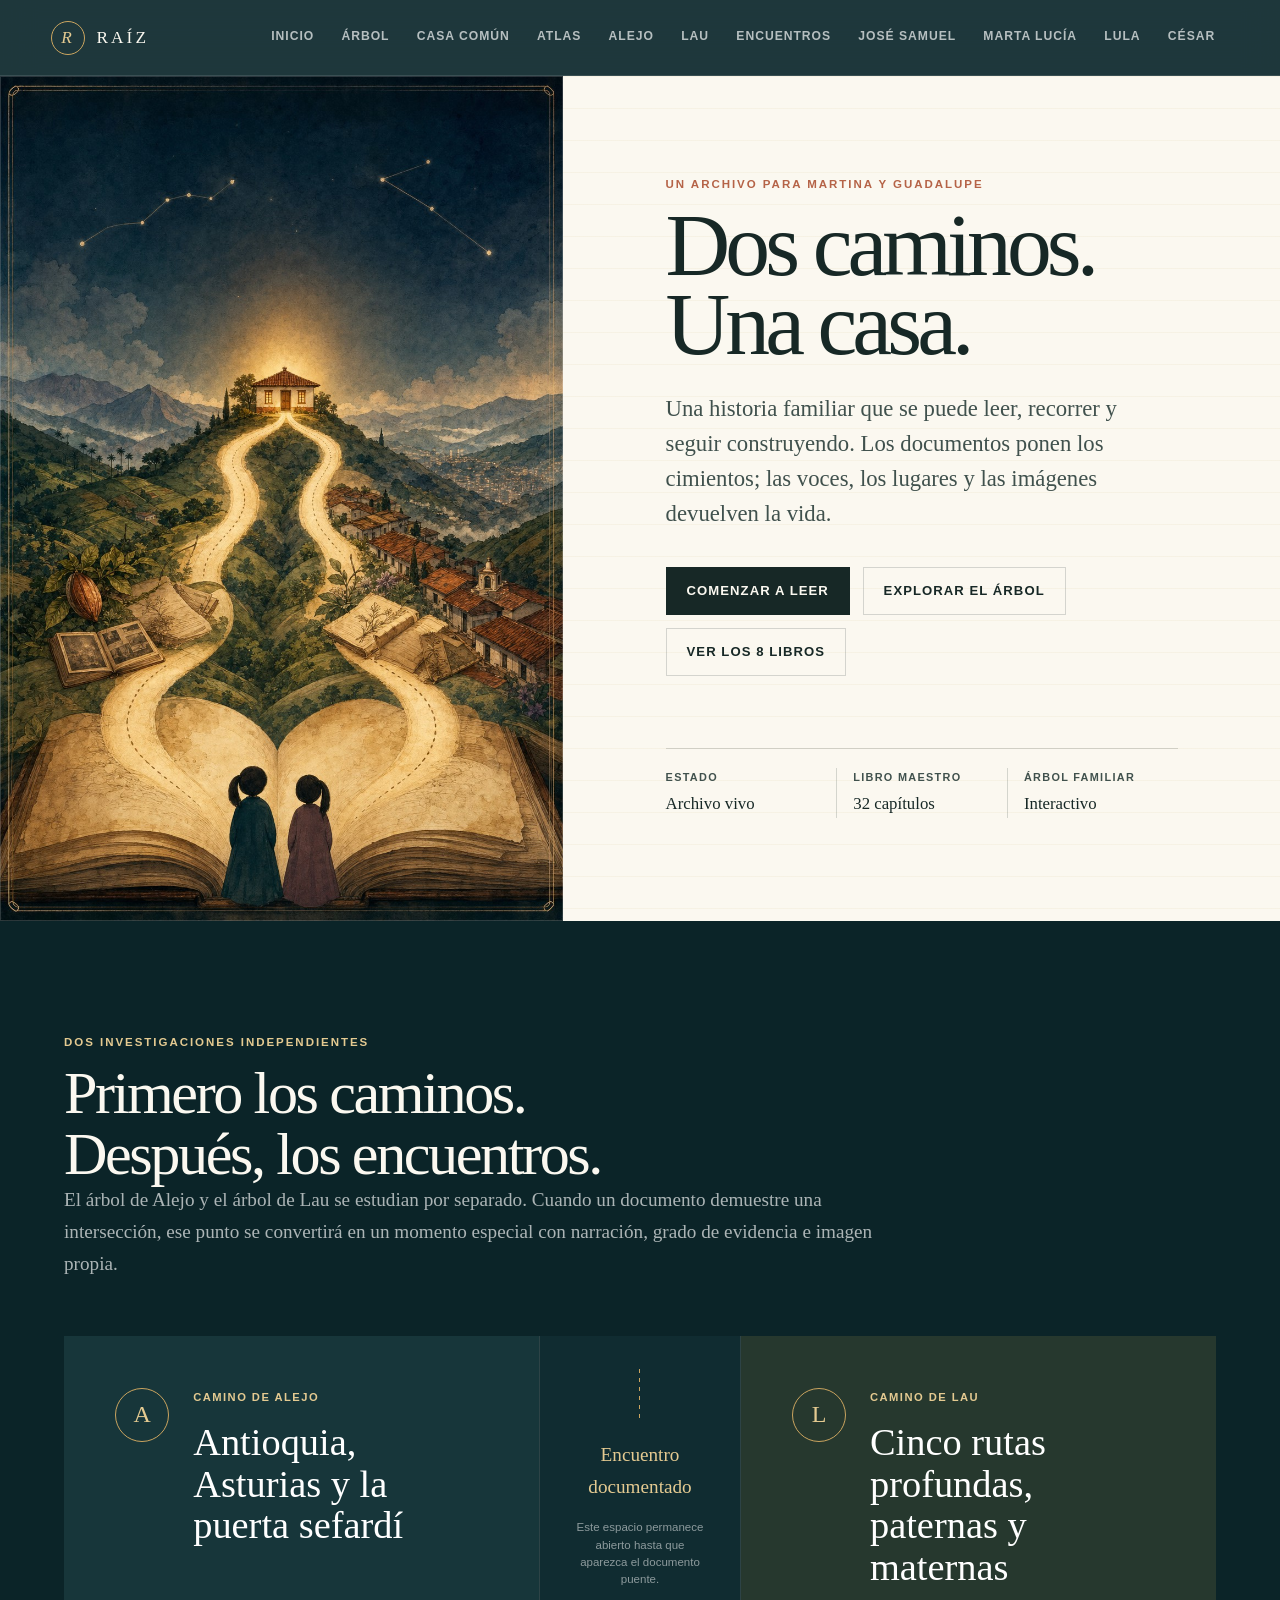
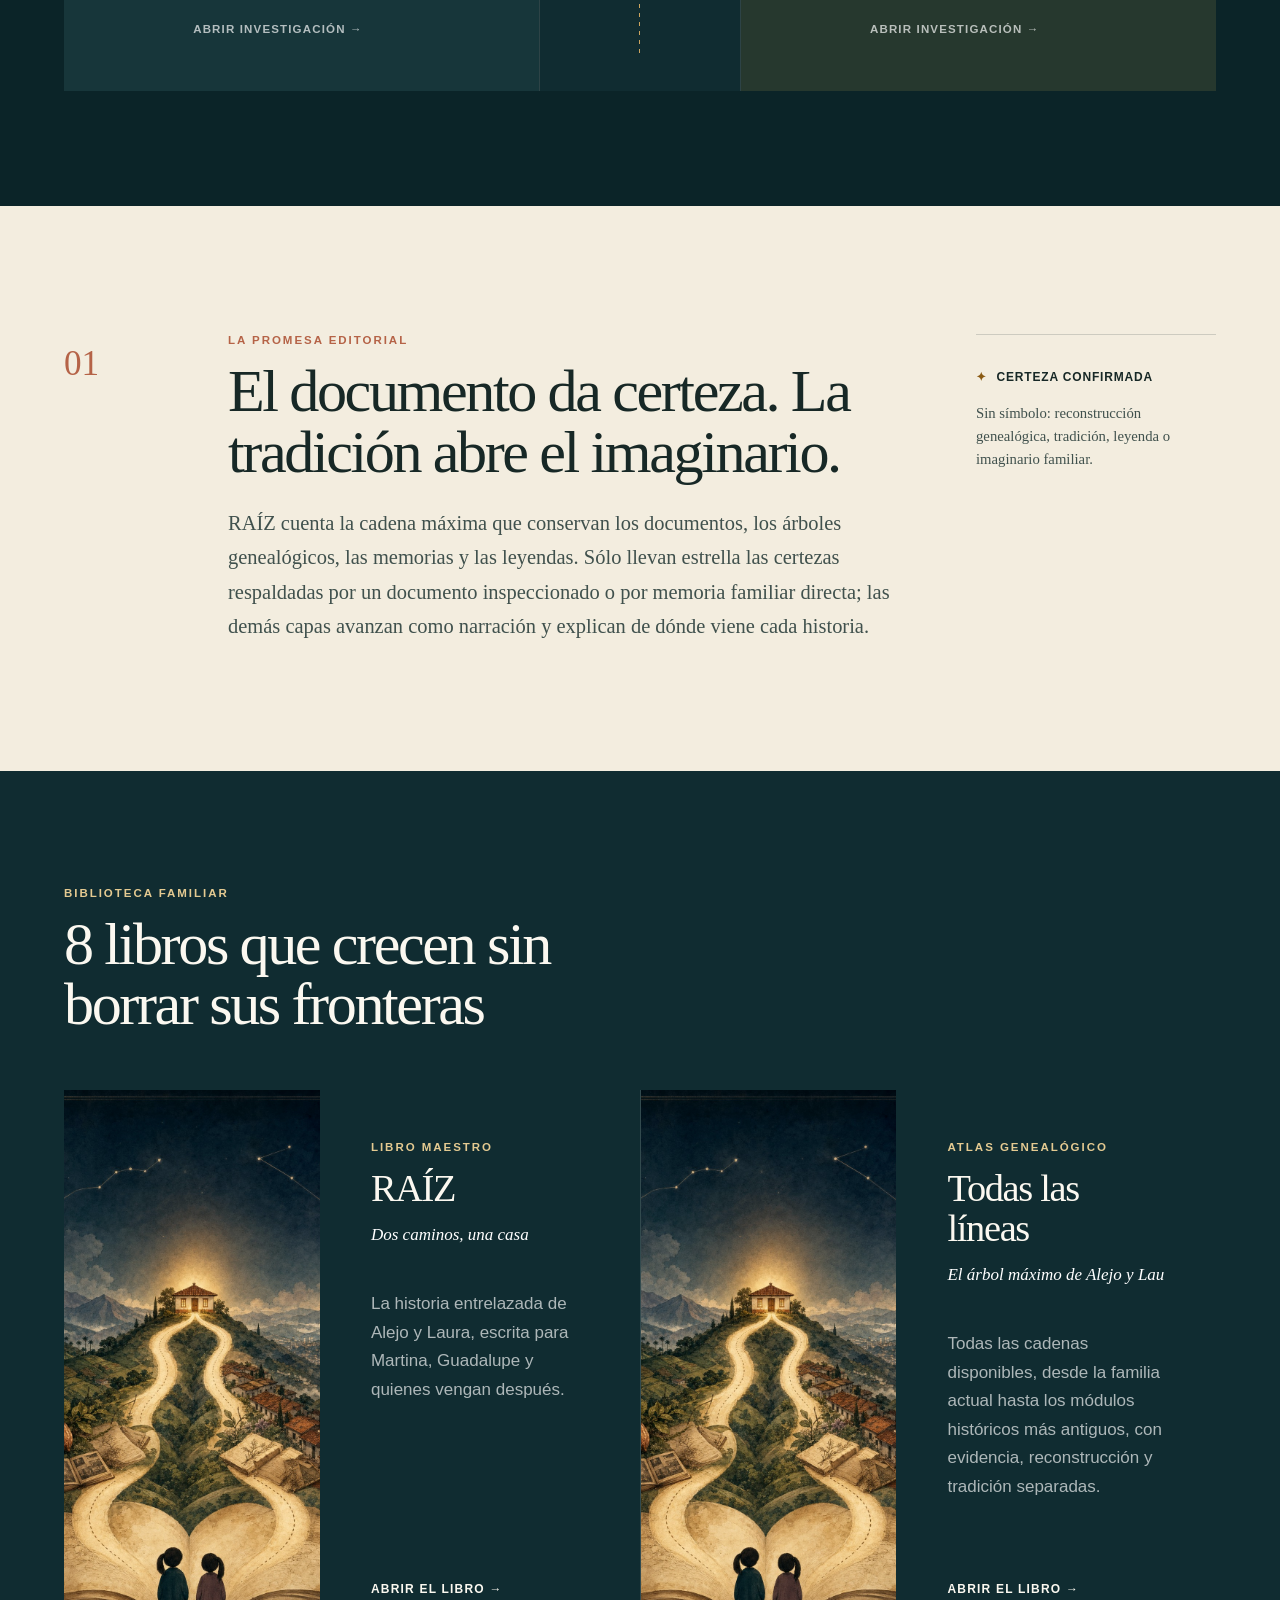
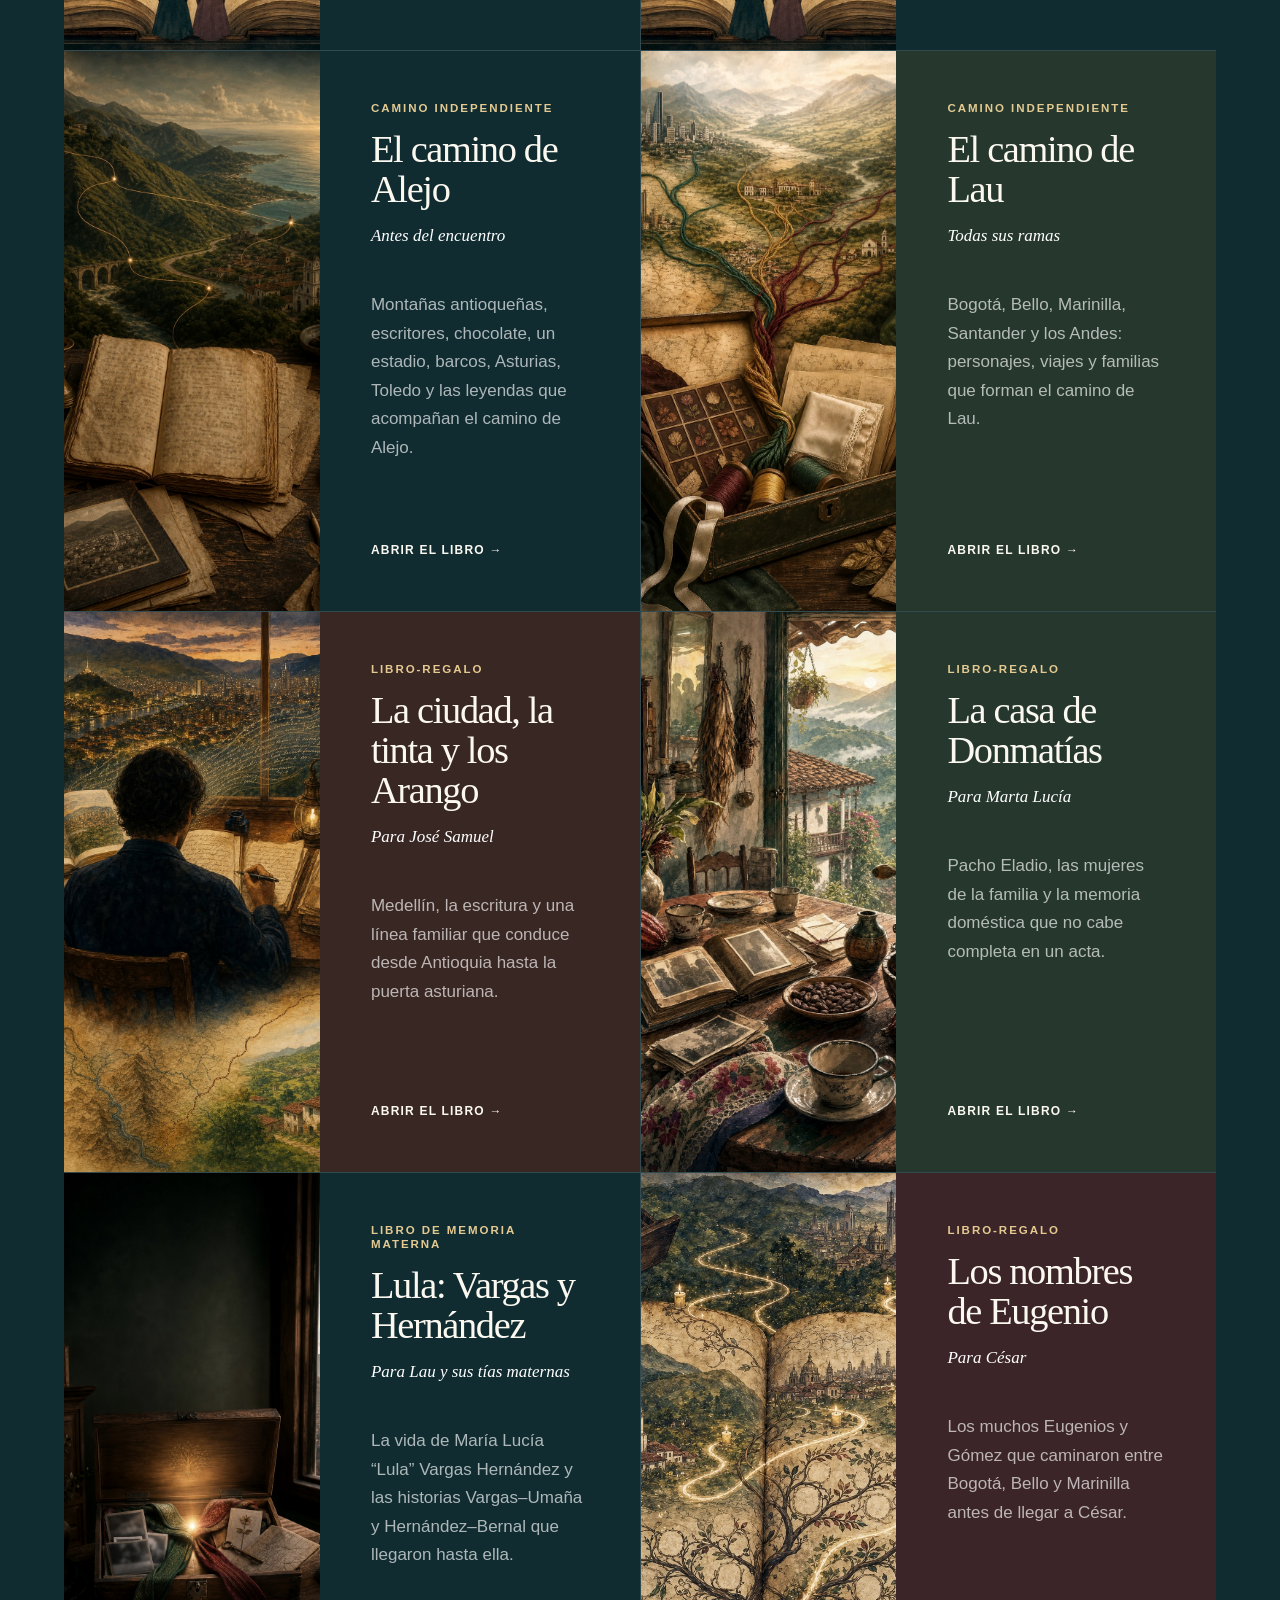
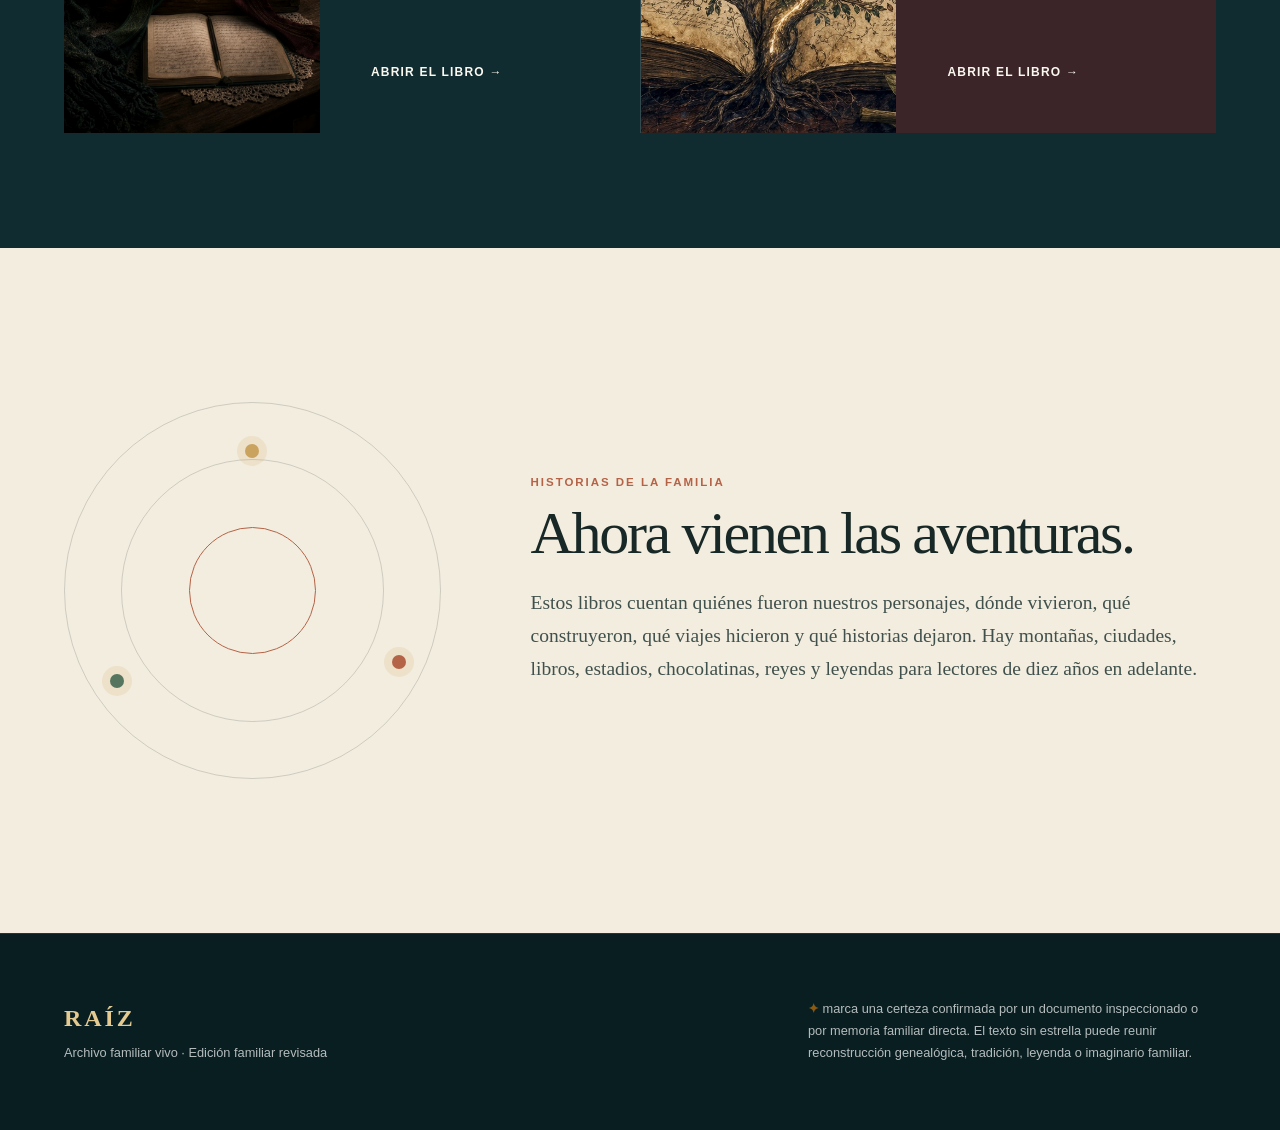
==== commit cc9cd49f: "Publicar Medellín podía convertirse en un libro" ====
--- a/index.html
+++ b/index.html
@@ -34,7 +34,7 @@
       </div>
       <dl class="status-strip">
         <div><dt>Estado</dt><dd>Archivo vivo</dd></div>
-        <div><dt>Libro maestro</dt><dd>31 capítulos</dd></div>
+        <div><dt>Libro maestro</dt><dd>32 capítulos</dd></div>
         <div><dt>Árbol familiar</dt><dd>Interactivo</dd></div>
       </dl>
     </div>
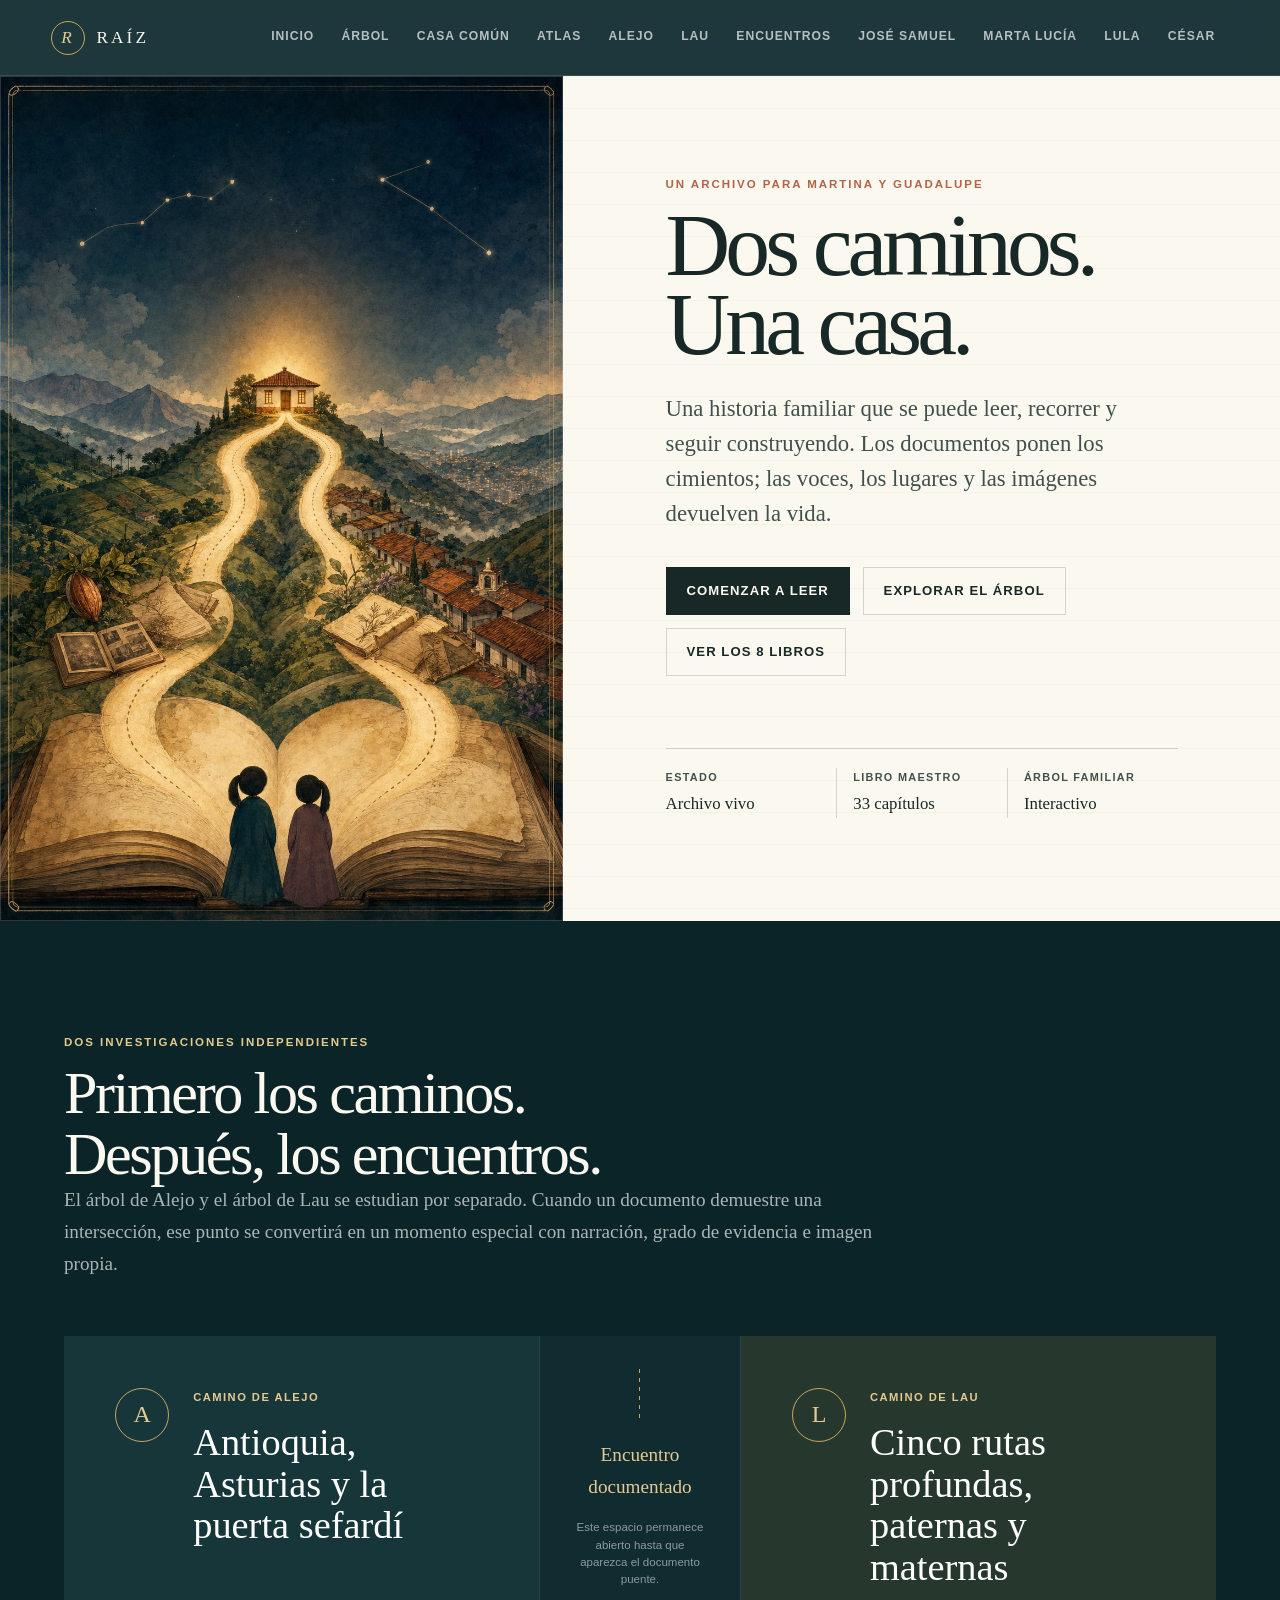
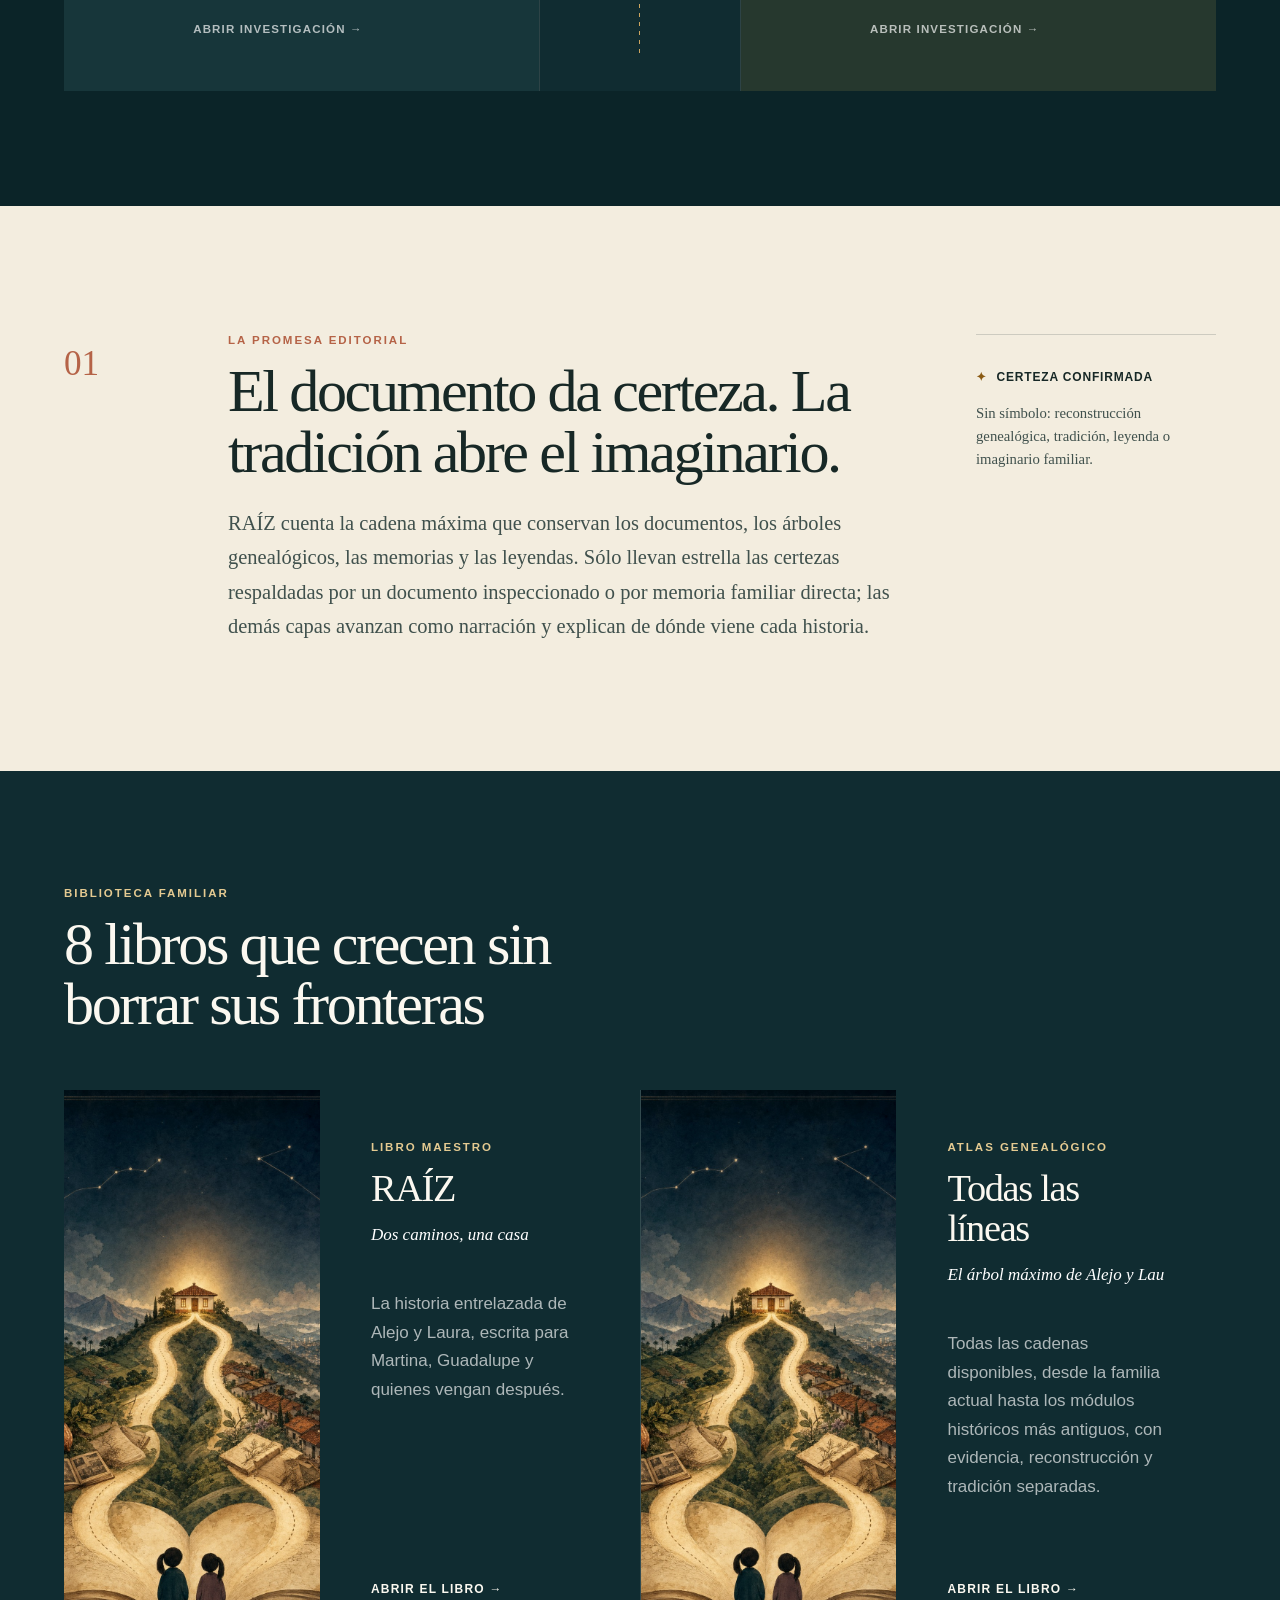
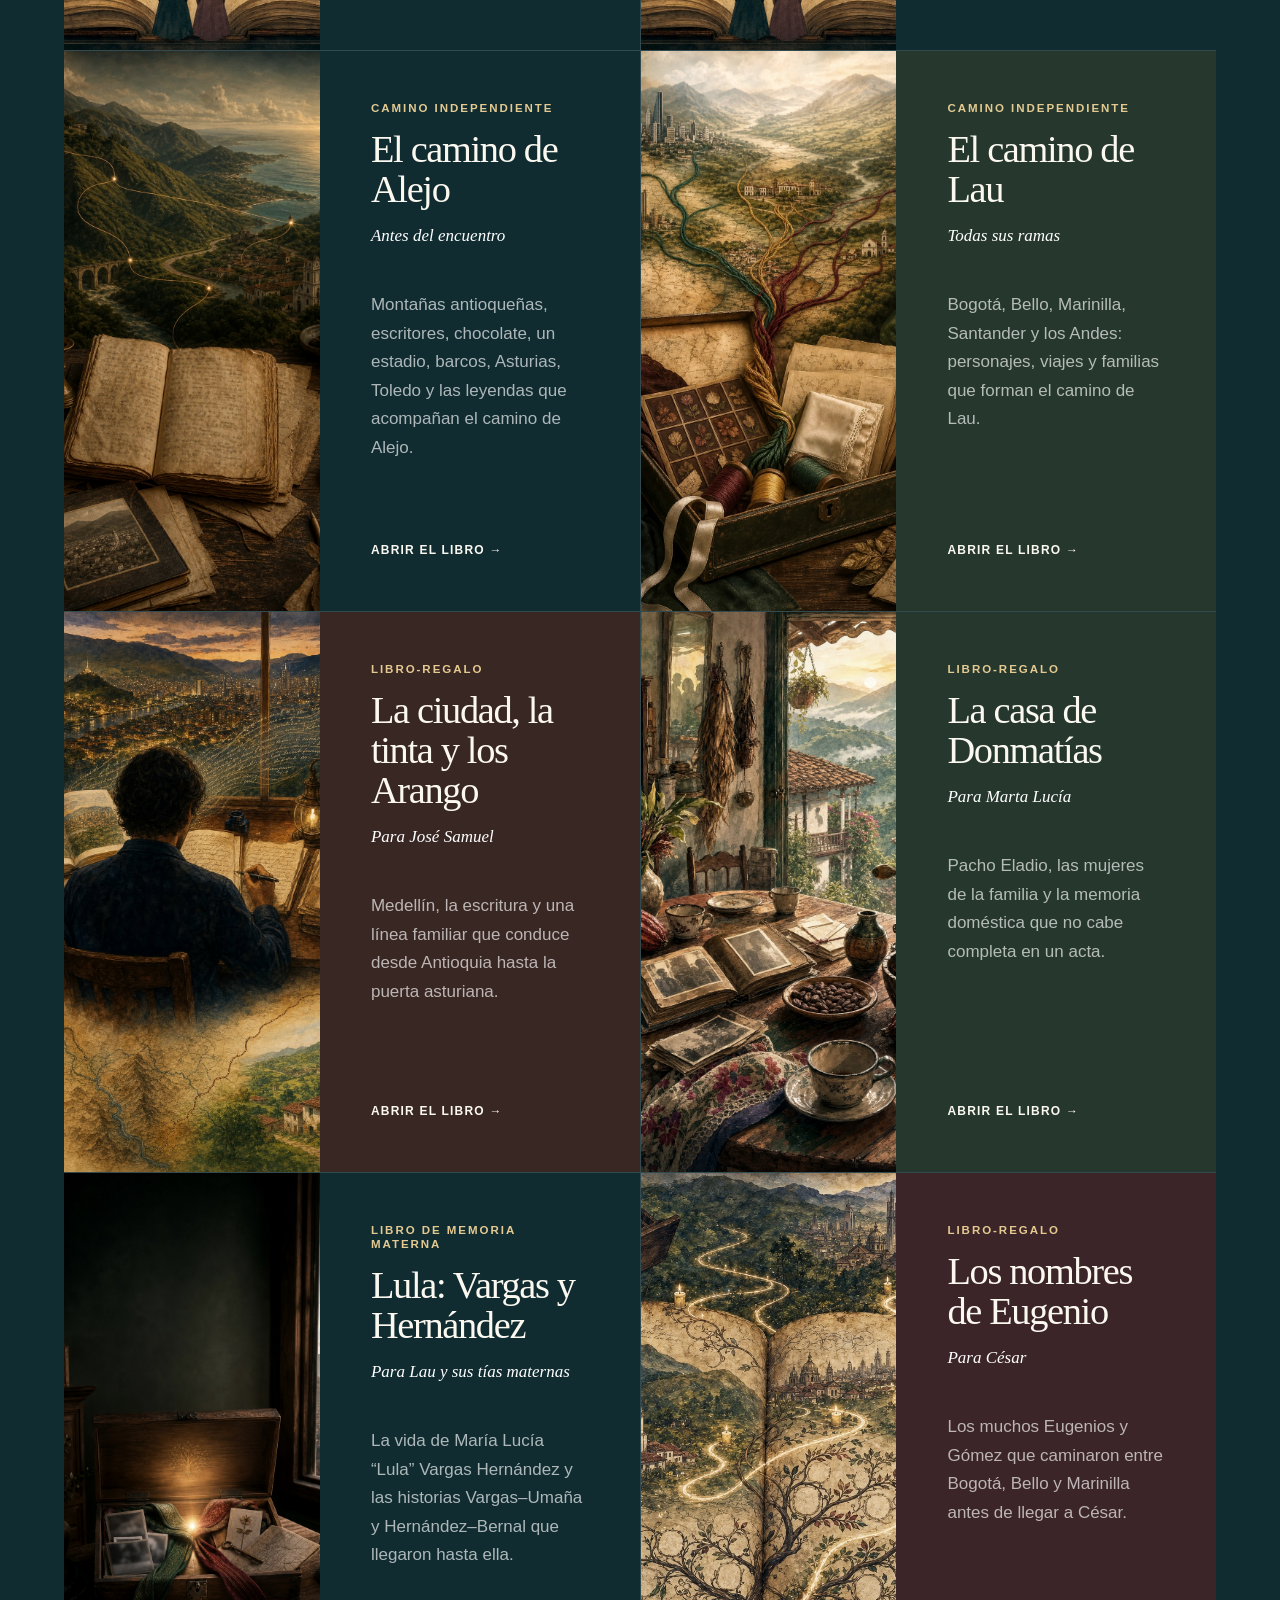
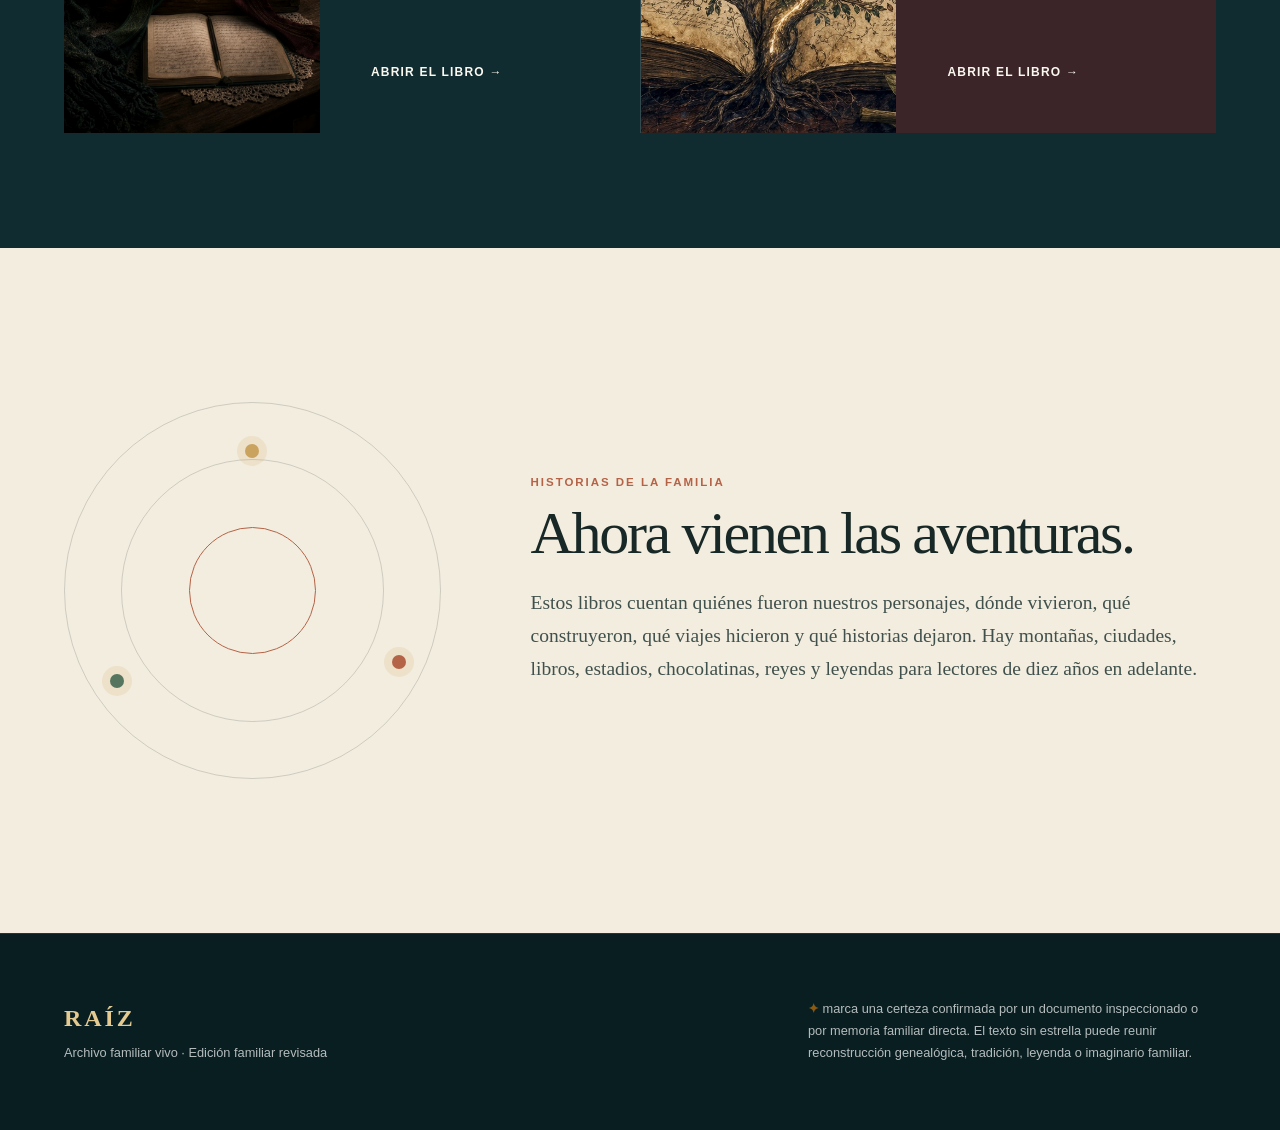
==== commit 1c8d5b75: "Publica capítulo sobre las lecturas de José Samuel" ====
--- a/index.html
+++ b/index.html
@@ -34,7 +34,7 @@
       </div>
       <dl class="status-strip">
         <div><dt>Estado</dt><dd>Archivo vivo</dd></div>
-        <div><dt>Libro maestro</dt><dd>32 capítulos</dd></div>
+        <div><dt>Libro maestro</dt><dd>33 capítulos</dd></div>
         <div><dt>Árbol familiar</dt><dd>Interactivo</dd></div>
       </dl>
     </div>
